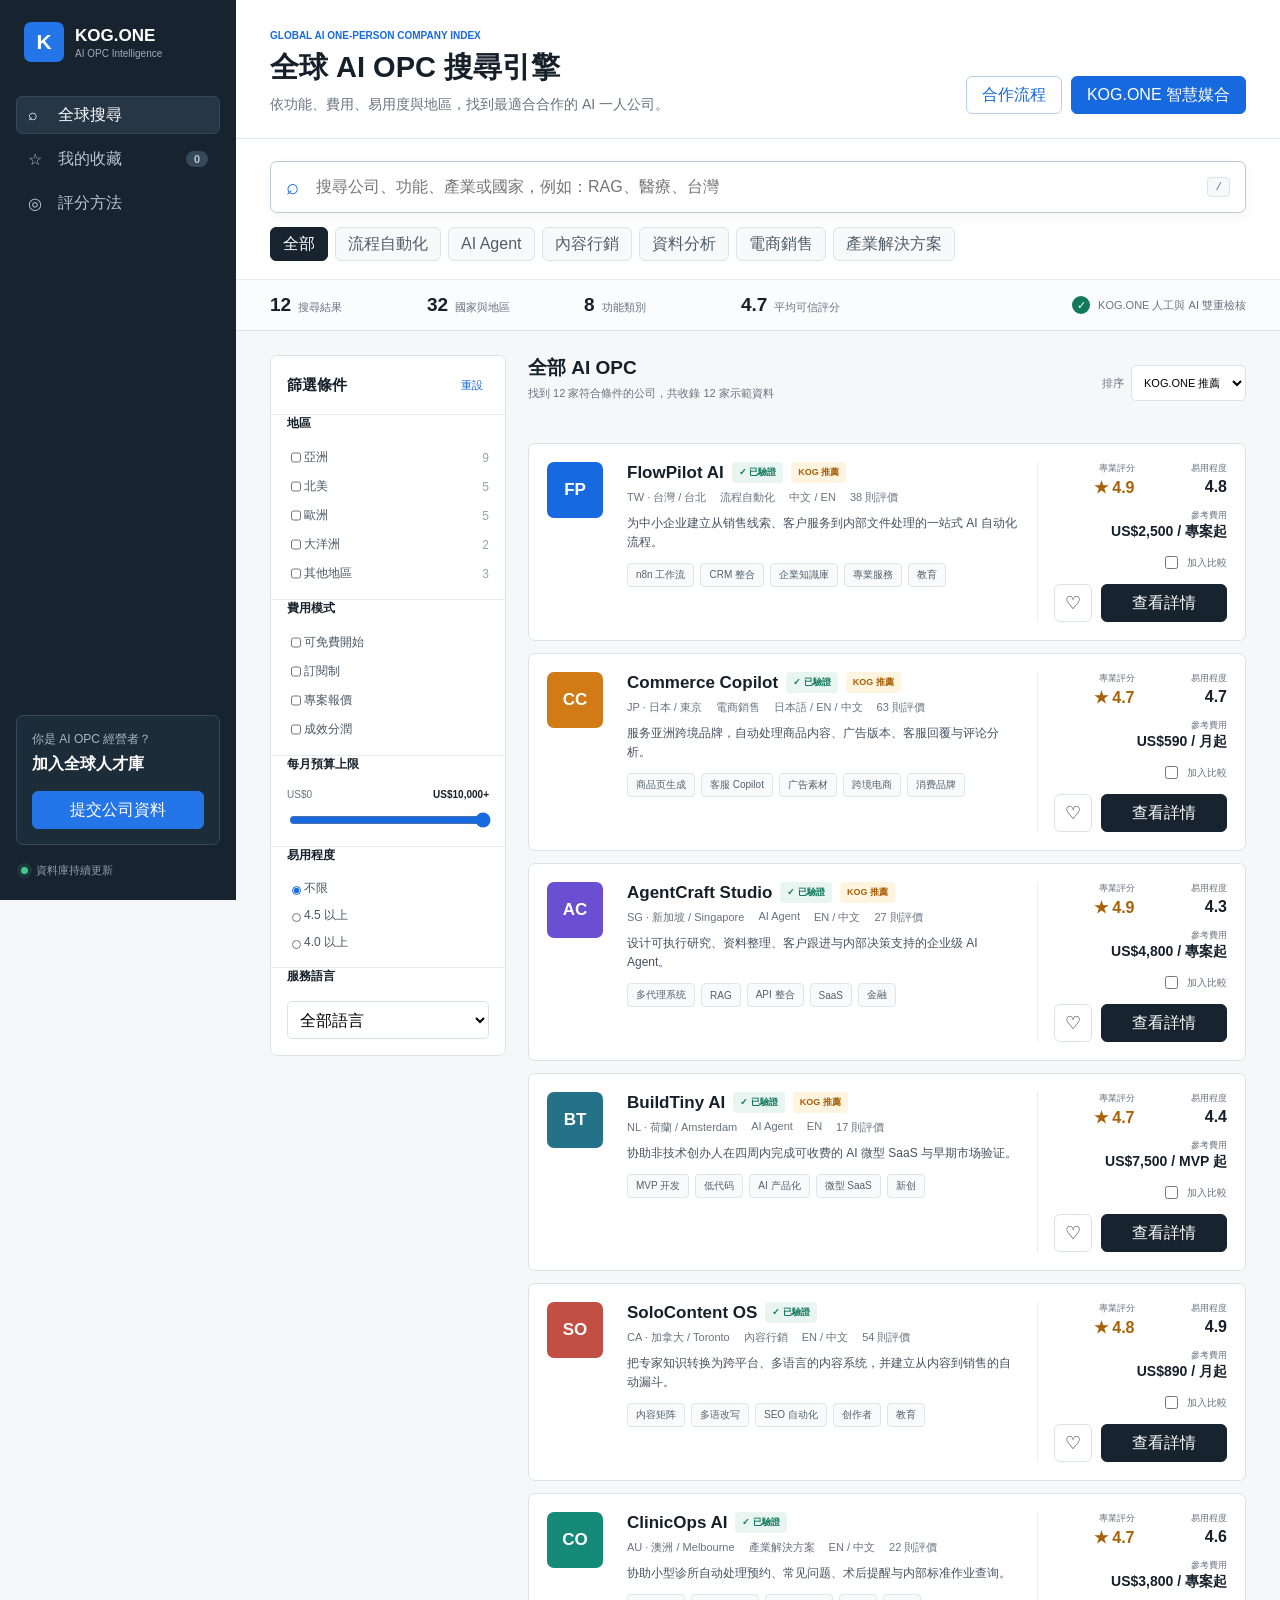
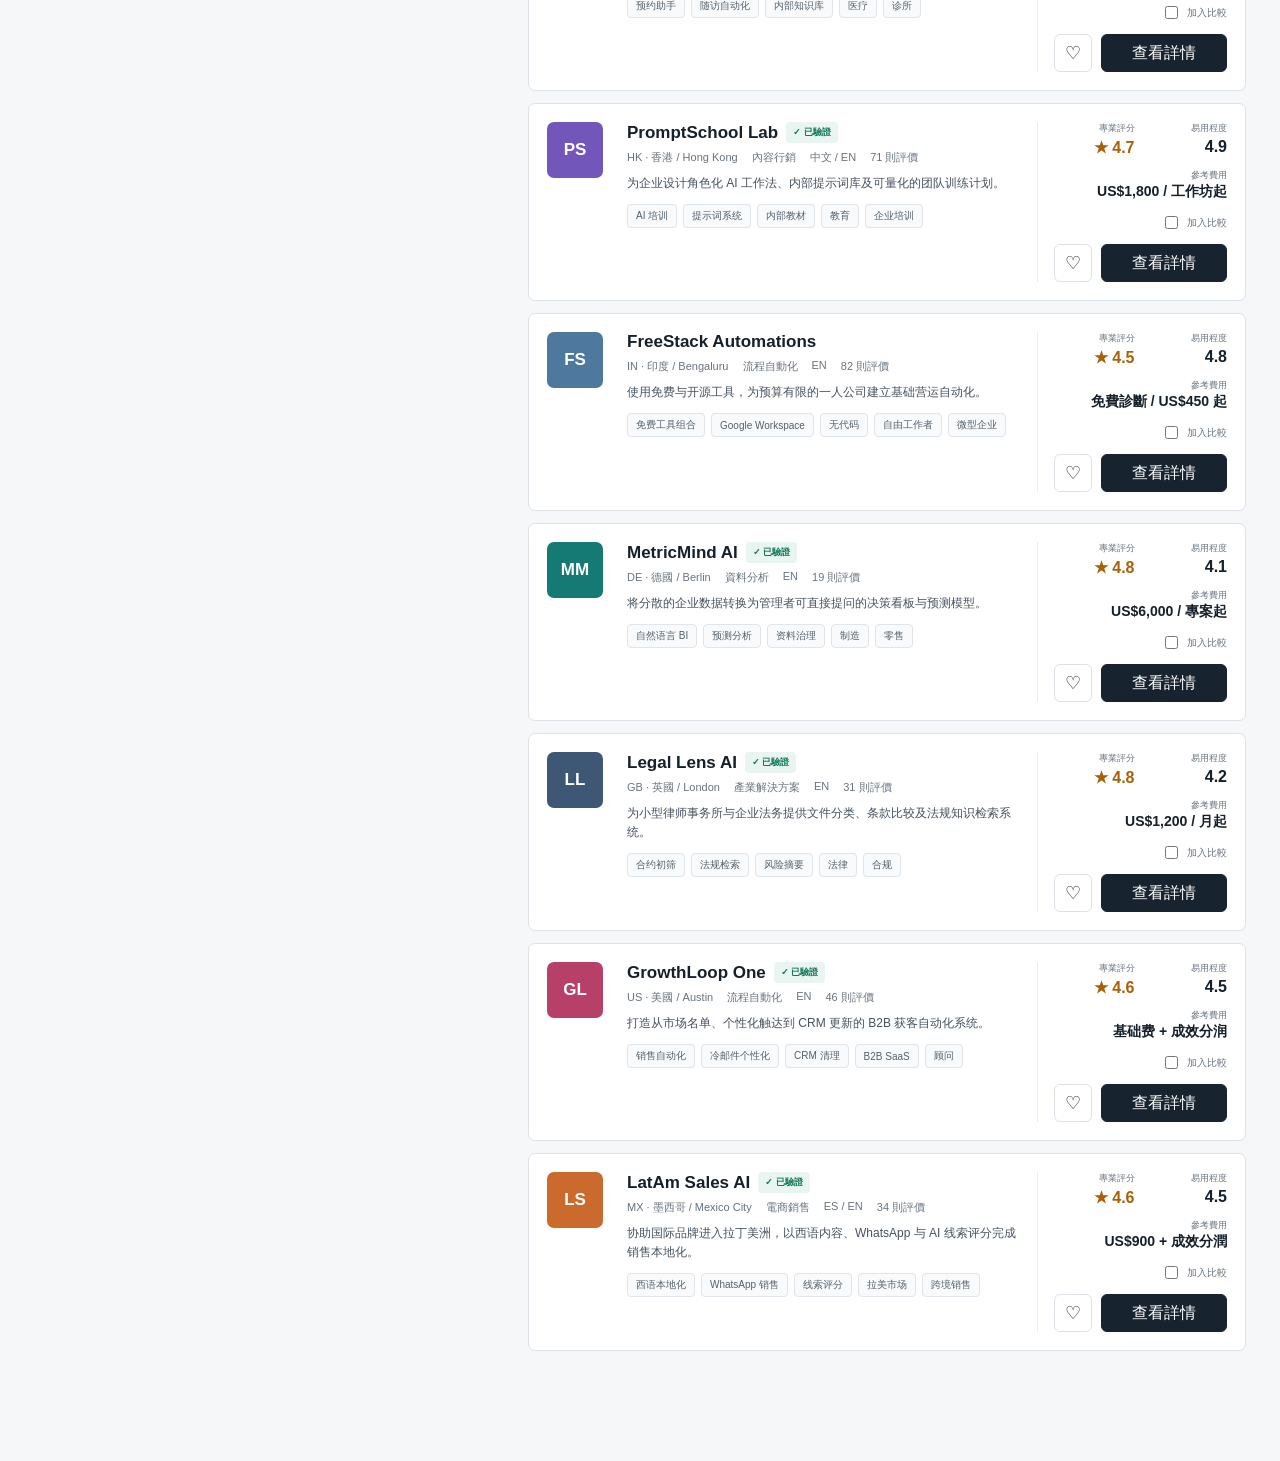
==== index.html @ 4cf5faba "Deploy KOG.ONE AI OPC directory" ====
<!doctype html>
<html lang="zh-Hant">
  <head>
    <meta charset="UTF-8" />
    <meta name="viewport" content="width=device-width, initial-scale=1.0" />
    <meta
      name="description"
      content="KOG.ONE 全球 AI OPC 搜尋、比較與交易媒合平台"
    />
    <title>KOG.ONE AI OPC 全球搜尋引擎</title>
    <link rel="stylesheet" href="./styles.css" />
  </head>
  <body>
    <div class="app-shell">
      <aside class="sidebar">
        <a class="brand" href="#" aria-label="KOG.ONE 首頁">
          <span class="brand-mark">K</span>
          <span>
            <strong>KOG.ONE</strong>
            <small>AI OPC Intelligence</small>
          </span>
        </a>

        <nav class="main-nav" aria-label="主要導覽">
          <button class="nav-item active" data-section="directory">
            <span aria-hidden="true">⌕</span> 全球搜尋
          </button>
          <button class="nav-item" data-section="favorites">
            <span aria-hidden="true">☆</span> 我的收藏
            <b id="favoriteCount">0</b>
          </button>
          <button class="nav-item" data-section="method">
            <span aria-hidden="true">◎</span> 評分方法
          </button>
        </nav>

        <div class="sidebar-panel">
          <p>你是 AI OPC 經營者？</p>
          <strong>加入全球人才庫</strong>
          <button id="joinButton">提交公司資料</button>
        </div>

        <div class="sidebar-footer">
          <span class="status-dot"></span>
          <span>資料庫持續更新</span>
        </div>
      </aside>

      <main class="main">
        <header class="topbar">
          <div>
            <p class="eyebrow">GLOBAL AI ONE-PERSON COMPANY INDEX</p>
            <h1>全球 AI OPC 搜尋引擎</h1>
            <p class="subtitle">
              依功能、費用、易用度與地區，找到最適合合作的 AI 一人公司。
            </p>
          </div>
          <div class="top-actions">
            <button class="secondary-button" id="howButton">合作流程</button>
            <button class="primary-button" id="matchButton">KOG.ONE 智慧媒合</button>
          </div>
        </header>

        <section class="search-panel" aria-label="搜尋與快速篩選">
          <label class="search-box">
            <span aria-hidden="true">⌕</span>
            <input
              id="searchInput"
              type="search"
              placeholder="搜尋公司、功能、產業或國家，例如：RAG、醫療、台灣"
              autocomplete="off"
            />
            <kbd>/</kbd>
          </label>
          <div class="quick-filters" id="quickFilters">
            <button class="quick-filter active" data-category="all">全部</button>
            <button class="quick-filter" data-category="automation">流程自動化</button>
            <button class="quick-filter" data-category="agent">AI Agent</button>
            <button class="quick-filter" data-category="content">內容行銷</button>
            <button class="quick-filter" data-category="data">資料分析</button>
            <button class="quick-filter" data-category="commerce">電商銷售</button>
            <button class="quick-filter" data-category="vertical">產業解決方案</button>
          </div>
        </section>

        <section class="stats-strip" aria-label="平台統計">
          <div><strong id="resultStat">0</strong><span>搜尋結果</span></div>
          <div><strong>32</strong><span>國家與地區</span></div>
          <div><strong>8</strong><span>功能類別</span></div>
          <div><strong>4.7</strong><span>平均可信評分</span></div>
          <p><span class="verified-mark">✓</span> KOG.ONE 人工與 AI 雙重檢核</p>
        </section>

        <div class="workspace">
          <aside class="filters" id="filterPanel">
            <div class="filter-header">
              <h2>篩選條件</h2>
              <button id="resetFilters">重設</button>
            </div>

            <fieldset>
              <legend>地區</legend>
              <label><input type="checkbox" name="region" value="asia" /> 亞洲 <span>9</span></label>
              <label><input type="checkbox" name="region" value="north-america" /> 北美 <span>5</span></label>
              <label><input type="checkbox" name="region" value="europe" /> 歐洲 <span>5</span></label>
              <label><input type="checkbox" name="region" value="oceania" /> 大洋洲 <span>2</span></label>
              <label><input type="checkbox" name="region" value="other" /> 其他地區 <span>3</span></label>
            </fieldset>

            <fieldset>
              <legend>費用模式</legend>
              <label><input type="checkbox" name="pricing" value="free" /> 可免費開始</label>
              <label><input type="checkbox" name="pricing" value="subscription" /> 訂閱制</label>
              <label><input type="checkbox" name="pricing" value="project" /> 專案報價</label>
              <label><input type="checkbox" name="pricing" value="performance" /> 成效分潤</label>
            </fieldset>

            <fieldset>
              <legend>每月預算上限</legend>
              <div class="range-labels">
                <span>US$0</span>
                <strong id="budgetValue">US$10,000+</strong>
              </div>
              <input id="budgetRange" type="range" min="0" max="10000" step="250" value="10000" />
            </fieldset>

            <fieldset>
              <legend>易用程度</legend>
              <label><input type="radio" name="ease" value="0" checked /> 不限</label>
              <label><input type="radio" name="ease" value="4.5" /> 4.5 以上</label>
              <label><input type="radio" name="ease" value="4" /> 4.0 以上</label>
            </fieldset>

            <fieldset>
              <legend>服務語言</legend>
              <select id="languageFilter">
                <option value="all">全部語言</option>
                <option value="zh">中文</option>
                <option value="en">English</option>
                <option value="ja">日本語</option>
                <option value="es">Español</option>
              </select>
            </fieldset>
          </aside>

          <section class="results-section">
            <div class="results-toolbar">
              <div>
                <h2 id="resultsTitle">全部 AI OPC</h2>
                <p id="resultsSummary">正在整理全球資料...</p>
              </div>
              <div class="toolbar-actions">
                <button class="filter-toggle" id="filterToggle">篩選</button>
                <label>
                  <span>排序</span>
                  <select id="sortSelect">
                    <option value="recommended">KOG.ONE 推薦</option>
                    <option value="rating">評分最高</option>
                    <option value="ease">最容易使用</option>
                    <option value="price-low">價格由低至高</option>
                    <option value="newest">最新收錄</option>
                  </select>
                </label>
              </div>
            </div>

            <div class="active-filters" id="activeFilters"></div>
            <div class="company-list" id="companyList"></div>

            <div class="empty-state" id="emptyState" hidden>
              <strong>找不到符合條件的 AI OPC</strong>
              <p>减少部分筛选条件，或交给 KOG.ONE 为你人工搜寻。</p>
              <button class="primary-button" id="emptyMatchButton">提出媒合需求</button>
            </div>
          </section>
        </div>
      </main>
    </div>

    <div class="compare-bar" id="compareBar" hidden>
      <div>
        <strong>比較清單</strong>
        <span id="compareSummary">已選擇 0 / 3</span>
      </div>
      <div class="compare-items" id="compareItems"></div>
      <button id="clearCompare">清除</button>
      <button class="primary-button" id="openCompare">開始比較</button>
    </div>

    <dialog id="detailDialog" class="detail-dialog">
      <button class="dialog-close" data-close-dialog aria-label="關閉">×</button>
      <div id="detailContent"></div>
    </dialog>

    <dialog id="compareDialog" class="compare-dialog">
      <div class="dialog-heading">
        <div>
          <p class="eyebrow">SIDE-BY-SIDE</p>
          <h2>AI OPC 比較表</h2>
        </div>
        <button class="dialog-close" data-close-dialog aria-label="關閉">×</button>
      </div>
      <div class="comparison-table-wrap" id="comparisonContent"></div>
    </dialog>

    <dialog id="flowDialog" class="flow-dialog">
      <div class="dialog-heading">
        <div>
          <p class="eyebrow">KOG.ONE TRANSACTION CENTER</p>
          <h2 id="flowTitle">从搜寻到完成交易</h2>
        </div>
        <button class="dialog-close" data-close-dialog aria-label="關閉">×</button>
      </div>
      <div id="flowContent"></div>
    </dialog>

    <script src="./app.js"></script>
  </body>
</html>
---- styles.css ----
:root {
  color-scheme: light;
  --ink: #16202a;
  --muted: #68737f;
  --line: #dce2e8;
  --soft-line: #e9edf1;
  --paper: #f5f7f8;
  --panel: #ffffff;
  --navy: #17232f;
  --blue: #1769e0;
  --blue-soft: #eaf2ff;
  --green: #13795b;
  --green-soft: #e8f5f0;
  --amber: #a86108;
  --amber-soft: #fff4df;
  --red: #b83b4d;
  --shadow: 0 14px 36px rgba(23, 35, 47, 0.09);
}

* {
  box-sizing: border-box;
}

[hidden] {
  display: none !important;
}

html {
  scroll-behavior: smooth;
}

body {
  margin: 0;
  overflow-x: hidden;
  background: var(--paper);
  color: var(--ink);
  font-family: Inter, "Noto Sans TC", "Microsoft JhengHei", "PingFang TC", Arial, sans-serif;
}

button,
input,
select {
  font: inherit;
}

button,
select,
input {
  outline-color: var(--blue);
}

button {
  min-height: 38px;
  border: 1px solid var(--line);
  border-radius: 6px;
  background: var(--panel);
  color: var(--ink);
  cursor: pointer;
}

button:hover {
  border-color: #9cb8dc;
}

.app-shell {
  min-height: 100vh;
  display: grid;
  grid-template-columns: 236px minmax(0, 1fr);
}

.sidebar {
  position: sticky;
  top: 0;
  height: 100vh;
  display: flex;
  flex-direction: column;
  padding: 22px 16px;
  background: var(--navy);
  color: white;
}

.brand {
  display: flex;
  align-items: center;
  gap: 11px;
  color: white;
  text-decoration: none;
  padding: 0 8px;
}

.brand-mark,
.company-logo {
  display: grid;
  place-items: center;
  flex: 0 0 auto;
  border-radius: 7px;
  color: white;
  font-weight: 800;
}

.brand-mark {
  width: 40px;
  height: 40px;
  background: #2476e8;
  font-size: 21px;
}

.brand strong,
.brand small {
  display: block;
}

.brand strong {
  font-size: 17px;
}

.brand small {
  margin-top: 2px;
  color: #9facb8;
  font-size: 10px;
}

.main-nav {
  display: grid;
  gap: 6px;
  margin-top: 34px;
}

.nav-item {
  display: grid;
  grid-template-columns: 22px 1fr auto;
  align-items: center;
  gap: 8px;
  width: 100%;
  padding: 0 11px;
  border-color: transparent;
  background: transparent;
  color: #b9c4ce;
  text-align: left;
}

.nav-item:hover,
.nav-item.active {
  background: #263645;
  border-color: #324759;
  color: white;
}

.nav-item b {
  min-width: 22px;
  padding: 2px 6px;
  border-radius: 10px;
  background: #35495b;
  font-size: 11px;
  text-align: center;
}

.sidebar-panel {
  margin-top: auto;
  padding: 15px;
  border: 1px solid #34495b;
  border-radius: 7px;
  background: #1d2c39;
}

.sidebar-panel p,
.sidebar-panel strong {
  display: block;
  margin: 0 0 6px;
}

.sidebar-panel p {
  color: #aab7c3;
  font-size: 12px;
}

.sidebar-panel button {
  width: 100%;
  margin-top: 10px;
  background: #2476e8;
  border-color: #2476e8;
  color: white;
}

.sidebar-footer {
  display: flex;
  align-items: center;
  gap: 8px;
  margin-top: 18px;
  padding: 0 5px;
  color: #8f9eaa;
  font-size: 11px;
}

.status-dot {
  width: 7px;
  height: 7px;
  border-radius: 50%;
  background: #43c88a;
  box-shadow: 0 0 0 4px rgba(67, 200, 138, 0.12);
}

.main {
  min-width: 0;
}

.topbar {
  display: flex;
  align-items: flex-end;
  justify-content: space-between;
  gap: 24px;
  padding: 30px 34px 24px;
  background: var(--panel);
  border-bottom: 1px solid var(--line);
}

.eyebrow {
  margin: 0 0 7px;
  color: var(--blue);
  font-size: 10px;
  font-weight: 800;
}

h1,
h2,
h3,
p {
  letter-spacing: 0;
}

h1 {
  margin: 0;
  font-size: 29px;
}

.subtitle {
  margin: 8px 0 0;
  color: var(--muted);
  font-size: 14px;
}

.top-actions,
.toolbar-actions,
.card-actions {
  display: flex;
  align-items: center;
  gap: 9px;
}

.primary-button,
.secondary-button {
  padding: 0 15px;
  white-space: nowrap;
}

.primary-button {
  background: var(--blue);
  border-color: var(--blue);
  color: white;
}

.secondary-button {
  color: var(--blue);
  border-color: #b9cee9;
}

.search-panel {
  padding: 22px 34px 18px;
  background: var(--panel);
}

.search-box {
  height: 52px;
  display: grid;
  grid-template-columns: 28px minmax(0, 1fr) auto;
  align-items: center;
  max-width: 980px;
  border: 1px solid #bfcbd7;
  border-radius: 7px;
  padding: 0 15px;
  box-shadow: 0 4px 14px rgba(23, 35, 47, 0.05);
}

.search-box:focus-within {
  border-color: var(--blue);
  box-shadow: 0 0 0 3px rgba(23, 105, 224, 0.12);
}

.search-box span {
  color: var(--blue);
  font-size: 22px;
}

.search-box input {
  min-width: 0;
  width: 100%;
  height: 100%;
  border: 0;
  background: transparent;
}

.search-box kbd {
  padding: 3px 7px;
  border: 1px solid var(--line);
  border-radius: 4px;
  background: #f7f8fa;
  color: var(--muted);
  font-size: 11px;
}

.quick-filters {
  display: flex;
  flex-wrap: wrap;
  gap: 7px;
  margin-top: 14px;
}

.quick-filter {
  min-height: 34px;
  padding: 0 12px;
  color: #4f5d69;
  background: #f8f9fa;
}

.quick-filter.active {
  background: var(--navy);
  border-color: var(--navy);
  color: white;
}

.stats-strip {
  display: grid;
  grid-template-columns: repeat(4, minmax(100px, 145px)) 1fr;
  gap: 12px;
  align-items: center;
  padding: 14px 34px;
  border-top: 1px solid var(--soft-line);
  border-bottom: 1px solid var(--line);
  background: #fbfcfd;
}

.stats-strip div {
  display: flex;
  align-items: baseline;
  gap: 7px;
}

.stats-strip strong {
  font-size: 19px;
}

.stats-strip span,
.stats-strip p {
  color: var(--muted);
  font-size: 11px;
}

.stats-strip p {
  justify-self: end;
  margin: 0;
}

.verified-mark {
  display: inline-grid;
  place-items: center;
  width: 18px;
  height: 18px;
  margin-right: 5px;
  border-radius: 50%;
  background: var(--green);
  color: white !important;
}

.workspace {
  display: grid;
  grid-template-columns: 236px minmax(0, 1fr);
  gap: 22px;
  padding: 24px 34px 110px;
}

.filters {
  align-self: start;
  position: sticky;
  top: 18px;
  border: 1px solid var(--line);
  border-radius: 7px;
  background: var(--panel);
}

.filter-header {
  display: flex;
  align-items: center;
  justify-content: space-between;
  padding: 15px 16px;
  border-bottom: 1px solid var(--soft-line);
}

.filter-header h2 {
  margin: 0;
  font-size: 15px;
}

.filter-header button {
  min-height: 28px;
  border: 0;
  color: var(--blue);
  font-size: 11px;
}

fieldset {
  display: grid;
  gap: 10px;
  margin: 0;
  padding: 16px;
  border: 0;
  border-bottom: 1px solid var(--soft-line);
}

fieldset:last-child {
  border-bottom: 0;
}

legend {
  padding: 0;
  font-size: 12px;
  font-weight: 800;
}

fieldset label {
  display: grid;
  grid-template-columns: 17px 1fr auto;
  align-items: center;
  color: #495662;
  font-size: 12px;
  cursor: pointer;
}

fieldset label span {
  color: #9aa4ad;
}

input[type="checkbox"],
input[type="radio"] {
  accent-color: var(--blue);
}

fieldset select {
  grid-column: 1 / -1;
  min-height: 38px;
  border: 1px solid var(--line);
  border-radius: 5px;
  padding: 0 8px;
  background: white;
}

.range-labels {
  display: flex;
  justify-content: space-between;
  color: var(--muted);
  font-size: 10px;
}

.range-labels strong {
  color: var(--ink);
}

#budgetRange {
  width: 100%;
  accent-color: var(--blue);
}

.results-section {
  min-width: 0;
}

.results-toolbar {
  display: flex;
  align-items: flex-end;
  justify-content: space-between;
  gap: 16px;
  min-height: 43px;
}

.results-toolbar h2 {
  margin: 0;
  font-size: 19px;
}

.results-toolbar p {
  margin: 5px 0 0;
  color: var(--muted);
  font-size: 11px;
}

.toolbar-actions label {
  display: flex;
  align-items: center;
  gap: 7px;
  color: var(--muted);
  font-size: 11px;
}

.toolbar-actions select {
  min-height: 36px;
  border: 1px solid var(--line);
  border-radius: 5px;
  padding: 0 8px;
  background: white;
}

.filter-toggle {
  display: none;
}

.active-filters {
  display: flex;
  flex-wrap: wrap;
  gap: 7px;
  min-height: 18px;
  margin: 12px 0;
}

.active-filter {
  min-height: 29px;
  padding: 0 9px;
  border-color: #c7d8ec;
  background: var(--blue-soft);
  color: #235b9e;
  font-size: 11px;
}

.company-list {
  display: grid;
  gap: 12px;
}

.company-card {
  display: grid;
  grid-template-columns: 64px minmax(0, 1fr) 190px;
  gap: 16px;
  padding: 18px;
  border: 1px solid var(--line);
  border-radius: 7px;
  background: var(--panel);
  transition: border-color 160ms ease, box-shadow 160ms ease;
}

.company-card:hover {
  border-color: #b8c8d8;
  box-shadow: var(--shadow);
}

.company-logo {
  width: 56px;
  height: 56px;
  background: var(--logo, var(--blue));
  font-size: 17px;
}

.company-main {
  min-width: 0;
}

.company-title-row {
  display: flex;
  align-items: center;
  flex-wrap: wrap;
  gap: 8px;
}

.company-title-row h3 {
  margin: 0;
  font-size: 17px;
}

.verified-badge,
.featured-badge {
  display: inline-flex;
  align-items: center;
  min-height: 21px;
  padding: 0 7px;
  border-radius: 4px;
  font-size: 9px;
  font-weight: 800;
}

.verified-badge {
  background: var(--green-soft);
  color: var(--green);
}

.featured-badge {
  background: var(--amber-soft);
  color: var(--amber);
}

.company-meta {
  display: flex;
  flex-wrap: wrap;
  gap: 6px 14px;
  margin: 7px 0 9px;
  color: var(--muted);
  font-size: 11px;
}

.company-description {
  max-width: 760px;
  margin: 0;
  color: #46525e;
  font-size: 12px;
  line-height: 1.6;
  overflow-wrap: anywhere;
}

.tag-row {
  display: flex;
  flex-wrap: wrap;
  gap: 6px;
  margin-top: 11px;
}

.tag {
  display: inline-flex;
  align-items: center;
  min-height: 24px;
  padding: 0 8px;
  border: 1px solid #dfe5ea;
  border-radius: 4px;
  background: #f8fafb;
  color: #53616d;
  font-size: 10px;
}

.company-side {
  display: flex;
  flex-direction: column;
  align-items: flex-end;
  justify-content: space-between;
  gap: 12px;
  border-left: 1px solid var(--soft-line);
  padding-left: 16px;
}

.rating-grid {
  display: grid;
  grid-template-columns: 1fr 1fr;
  gap: 12px;
  width: 100%;
}

.rating-grid div {
  text-align: right;
}

.rating-grid span {
  display: block;
  color: var(--muted);
  font-size: 9px;
}

.rating-grid strong {
  display: block;
  margin-top: 3px;
  font-size: 16px;
}

.rating-grid strong.star {
  color: var(--amber);
}

.price {
  width: 100%;
  text-align: right;
}

.price span {
  display: block;
  color: var(--muted);
  font-size: 9px;
}

.price strong {
  font-size: 14px;
}

.card-actions {
  justify-content: flex-end;
  width: 100%;
}

.icon-button {
  width: 38px;
  padding: 0;
  font-size: 18px;
}

.icon-button.active {
  color: var(--red);
  border-color: #e1aeba;
  background: #fff6f8;
}

.detail-button {
  flex: 1;
  background: var(--navy);
  border-color: var(--navy);
  color: white;
}

.compare-label {
  display: flex;
  align-items: center;
  gap: 6px;
  color: var(--muted);
  font-size: 10px;
}

.empty-state {
  padding: 70px 20px;
  border: 1px dashed #bdc8d2;
  border-radius: 7px;
  background: white;
  text-align: center;
}

.empty-state strong {
  font-size: 18px;
}

.empty-state p {
  color: var(--muted);
}

.compare-bar {
  position: fixed;
  z-index: 20;
  left: 254px;
  right: 20px;
  bottom: 18px;
  display: grid;
  grid-template-columns: 150px 1fr auto auto;
  align-items: center;
  gap: 12px;
  padding: 12px 14px;
  border: 1px solid #31475a;
  border-radius: 7px;
  background: #17232f;
  color: white;
  box-shadow: 0 20px 45px rgba(14, 24, 34, 0.3);
}

.compare-bar strong,
.compare-bar span {
  display: block;
}

.compare-bar span {
  margin-top: 2px;
  color: #9fadb8;
  font-size: 10px;
}

.compare-items {
  display: flex;
  gap: 8px;
  min-width: 0;
}

.compare-chip {
  min-width: 0;
  display: flex;
  align-items: center;
  gap: 8px;
  padding: 6px 9px;
  border: 1px solid #3c5163;
  border-radius: 5px;
  background: #21313f;
  font-size: 11px;
}

.compare-chip button {
  min-height: 20px;
  width: 20px;
  border: 0;
  background: transparent;
  color: #aeb9c2;
}

dialog {
  width: min(760px, calc(100vw - 30px));
  max-height: calc(100vh - 40px);
  overflow: auto;
  padding: 0;
  border: 1px solid var(--line);
  border-radius: 8px;
  background: white;
  box-shadow: 0 30px 80px rgba(17, 28, 38, 0.28);
}

dialog::backdrop {
  background: rgba(19, 29, 38, 0.55);
}

.dialog-close {
  min-height: 34px;
  width: 34px;
  padding: 0;
  border: 0;
  background: transparent;
  font-size: 24px;
}

.detail-dialog > .dialog-close {
  position: absolute;
  top: 12px;
  right: 12px;
}

.detail-header {
  display: grid;
  grid-template-columns: 64px 1fr;
  gap: 14px;
  padding: 24px;
  border-bottom: 1px solid var(--line);
}

.detail-header h2 {
  margin: 3px 0 7px;
  font-size: 23px;
}

.detail-body {
  display: grid;
  grid-template-columns: 1fr 230px;
  gap: 24px;
  padding: 24px;
}

.detail-section + .detail-section {
  margin-top: 22px;
}

.detail-section h3 {
  margin: 0 0 9px;
  font-size: 14px;
}

.detail-section p,
.detail-section li {
  color: #53606c;
  font-size: 12px;
  line-height: 1.65;
}

.detail-section ul {
  margin: 0;
  padding-left: 18px;
}

.score-panel {
  padding: 16px;
  background: #f5f8fa;
  border: 1px solid var(--line);
  border-radius: 6px;
}

.score-line {
  display: grid;
  grid-template-columns: 65px 1fr 30px;
  gap: 8px;
  align-items: center;
  margin-bottom: 12px;
  font-size: 10px;
}

.score-track {
  height: 6px;
  overflow: hidden;
  border-radius: 3px;
  background: #dce4ea;
}

.score-track i {
  display: block;
  height: 100%;
  background: var(--blue);
}

.contact-button {
  width: 100%;
  margin-top: 8px;
}

.dialog-heading {
  display: flex;
  align-items: center;
  justify-content: space-between;
  padding: 20px 24px;
  border-bottom: 1px solid var(--line);
}

.dialog-heading h2 {
  margin: 0;
  font-size: 21px;
}

.comparison-table-wrap {
  overflow-x: auto;
  padding: 20px 24px 24px;
}

.comparison-table {
  width: 100%;
  min-width: 620px;
  border-collapse: collapse;
  font-size: 11px;
}

.comparison-table th,
.comparison-table td {
  padding: 12px;
  border: 1px solid var(--line);
  text-align: left;
  vertical-align: top;
}

.comparison-table th {
  background: #f4f7f9;
}

.comparison-table th:first-child,
.comparison-table td:first-child {
  width: 110px;
  color: var(--muted);
  font-weight: 700;
}

.flow-content {
  padding: 24px;
}

.flow-steps {
  display: grid;
  grid-template-columns: repeat(5, 1fr);
  gap: 10px;
}

.flow-step {
  position: relative;
  padding: 14px;
  border: 1px solid var(--line);
  border-radius: 6px;
  background: #f8fafb;
}

.flow-step span {
  display: grid;
  place-items: center;
  width: 26px;
  height: 26px;
  margin-bottom: 10px;
  border-radius: 50%;
  background: var(--blue);
  color: white;
  font-size: 11px;
  font-weight: 800;
}

.flow-step strong {
  display: block;
  font-size: 12px;
}

.flow-step p {
  margin: 6px 0 0;
  color: var(--muted);
  font-size: 10px;
  line-height: 1.5;
}

.request-form {
  display: grid;
  grid-template-columns: 1fr 1fr;
  gap: 12px;
  margin-top: 22px;
  padding-top: 20px;
  border-top: 1px solid var(--line);
}

.request-form label {
  display: grid;
  gap: 6px;
  color: var(--muted);
  font-size: 10px;
}

.request-form label.full {
  grid-column: 1 / -1;
}

.request-form input,
.request-form select,
.request-form textarea {
  width: 100%;
  min-height: 40px;
  border: 1px solid var(--line);
  border-radius: 5px;
  padding: 9px 10px;
  font: inherit;
}

.request-form textarea {
  min-height: 84px;
  resize: vertical;
}

.request-form button {
  grid-column: 1 / -1;
}

.method-content {
  display: grid;
  grid-template-columns: repeat(3, 1fr);
  gap: 12px;
  padding: 24px;
}

.method-card {
  padding: 16px;
  border: 1px solid var(--line);
  border-radius: 6px;
}

.method-card strong {
  font-size: 13px;
}

.method-card p {
  margin: 7px 0 0;
  color: var(--muted);
  font-size: 11px;
  line-height: 1.55;
}

@media (max-width: 1050px) {
  .app-shell {
    grid-template-columns: 86px minmax(0, 1fr);
  }

  .sidebar {
    padding: 20px 10px;
  }

  .brand {
    justify-content: center;
  }

  .brand > span:last-child,
  .nav-item:not(.active) b,
  .nav-item {
    font-size: 0;
  }

  .nav-item {
    display: grid;
    grid-template-columns: 1fr;
    justify-items: center;
  }

  .nav-item span {
    font-size: 21px;
  }

  .sidebar-panel,
  .sidebar-footer {
    display: none;
  }

  .workspace {
    grid-template-columns: 210px minmax(0, 1fr);
    padding-left: 24px;
    padding-right: 24px;
  }

  .topbar,
  .search-panel,
  .stats-strip {
    padding-left: 24px;
    padding-right: 24px;
  }

  .company-card {
    grid-template-columns: 54px minmax(0, 1fr);
  }

  .company-side {
    grid-column: 2;
    flex-direction: row;
    align-items: center;
    border-top: 1px solid var(--soft-line);
    border-left: 0;
    padding: 12px 0 0;
  }

  .rating-grid {
    max-width: 180px;
  }

  .price {
    width: auto;
  }

  .compare-bar {
    left: 102px;
  }
}

@media (max-width: 760px) {
  .app-shell {
    display: block;
  }

  .sidebar {
    position: static;
    width: 100%;
    height: auto;
    flex-direction: row;
    align-items: center;
    padding: 11px 14px;
  }

  .brand {
    justify-content: flex-start;
  }

  .brand > span:last-child {
    display: block;
  }

  .main-nav {
    display: flex;
    flex: 0 0 auto;
    gap: 2px;
    margin: 0 0 0 auto;
  }

  .nav-item {
    width: 34px;
    min-height: 38px;
    padding: 0;
  }

  .topbar {
    align-items: flex-start;
    flex-direction: column;
    padding: 22px 18px 18px;
  }

  h1 {
    font-size: 24px;
  }

  .top-actions {
    width: 100%;
  }

  .top-actions button {
    flex: 1;
  }

  .search-panel,
  .stats-strip {
    padding-left: 18px;
    padding-right: 18px;
  }

  .search-box {
    height: 48px;
  }

  .stats-strip {
    grid-template-columns: repeat(2, 1fr);
  }

  .stats-strip p {
    display: none;
  }

  .workspace {
    display: block;
    padding: 18px 18px 120px;
  }

  .filters {
    position: fixed;
    z-index: 30;
    inset: 0 0 0 auto;
    width: min(310px, 88vw);
    overflow-y: auto;
    border-radius: 0;
    transform: translateX(102%);
    transition: transform 180ms ease;
    box-shadow: -20px 0 50px rgba(20, 30, 40, 0.2);
  }

  .filters.open {
    transform: translateX(0);
  }

  .filter-toggle {
    display: inline-block;
  }

  .results-toolbar {
    align-items: flex-start;
  }

  .company-card {
    grid-template-columns: 48px minmax(0, 1fr);
    padding: 14px;
  }

  .company-logo {
    width: 46px;
    height: 46px;
  }

  .company-side {
    align-items: stretch;
    flex-wrap: wrap;
  }

  .rating-grid {
    max-width: none;
  }

  .price {
    flex: 1;
    text-align: left;
  }

  .card-actions {
    width: auto;
  }

  .compare-label {
    width: 100%;
  }

  .compare-bar {
    left: 10px;
    right: 10px;
    bottom: 10px;
    grid-template-columns: 1fr auto;
  }

  .compare-items,
  #clearCompare {
    display: none;
  }

  .detail-body {
    grid-template-columns: 1fr;
  }

  .flow-steps,
  .method-content {
    grid-template-columns: 1fr;
  }
}

@media (max-width: 480px) {
  .brand small,
  .secondary-button,
  .toolbar-actions label span {
    display: none;
  }

  .results-toolbar {
    align-items: stretch;
    flex-direction: column;
  }

  .toolbar-actions {
    width: 100%;
    justify-content: space-between;
  }

  .toolbar-actions label {
    min-width: 0;
    flex: 1;
    justify-content: flex-end;
  }

  .toolbar-actions select {
    min-width: 0;
    max-width: 180px;
  }

  .company-card {
    grid-template-columns: 1fr;
  }

  .company-main,
  .company-side {
    grid-column: 1;
  }

  .company-logo {
    width: 42px;
    height: 42px;
  }

  .company-side {
    flex-direction: column;
    align-items: stretch;
  }

  .price,
  .rating-grid div {
    text-align: left;
  }

  .request-form {
    grid-template-columns: 1fr;
  }

  .request-form label.full {
    grid-column: 1;
  }
}
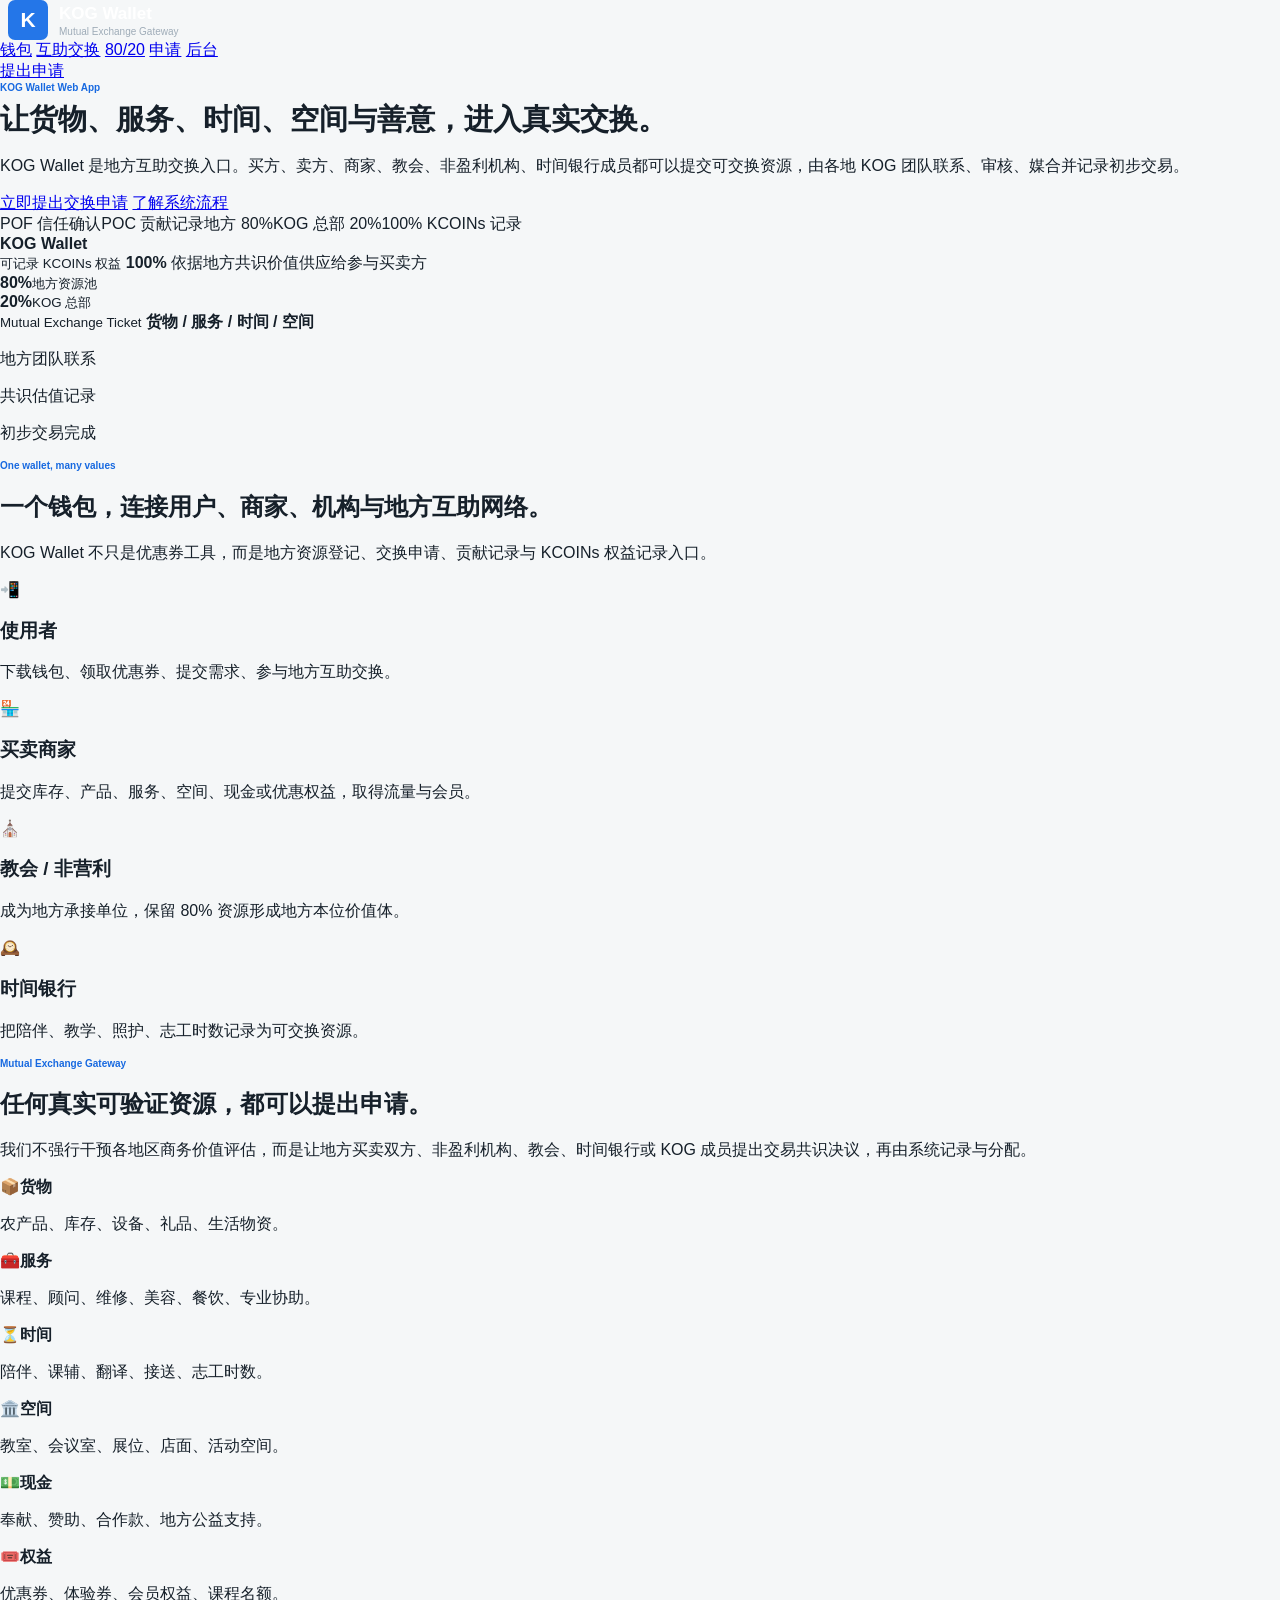
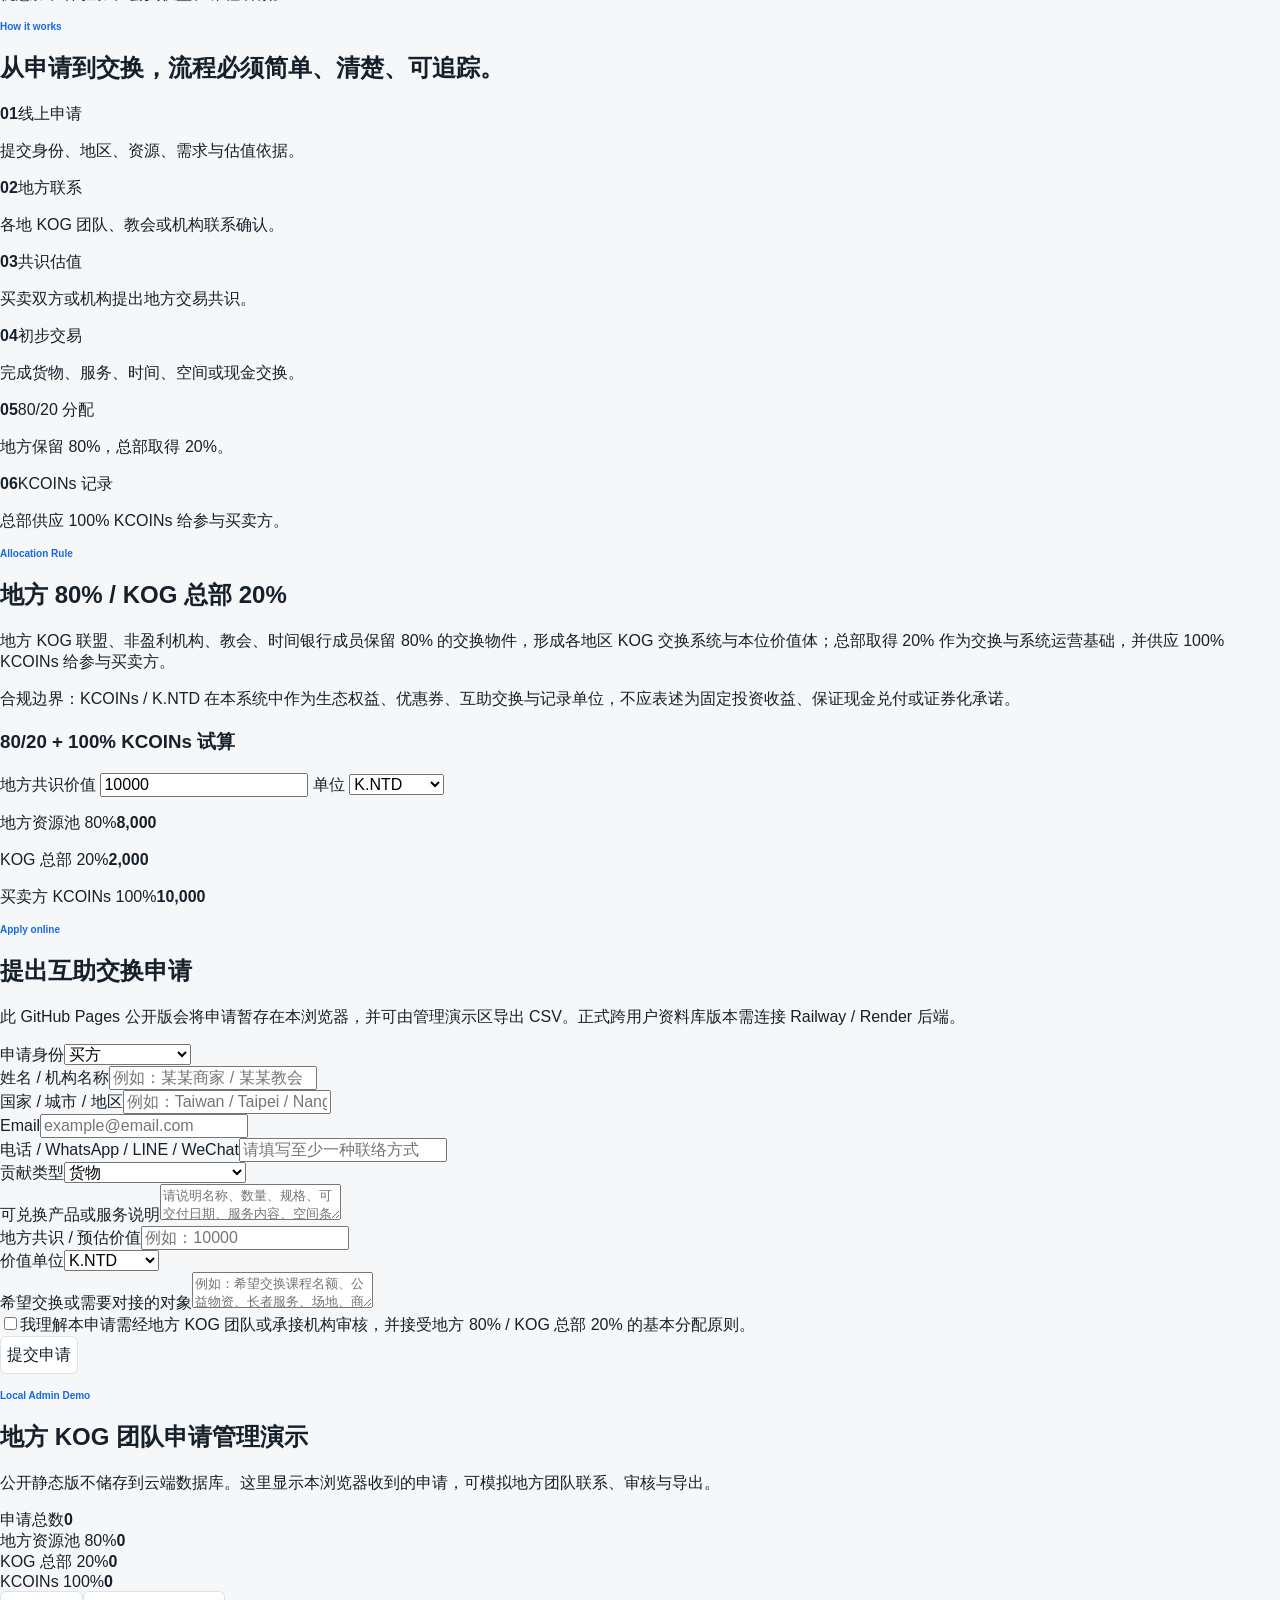
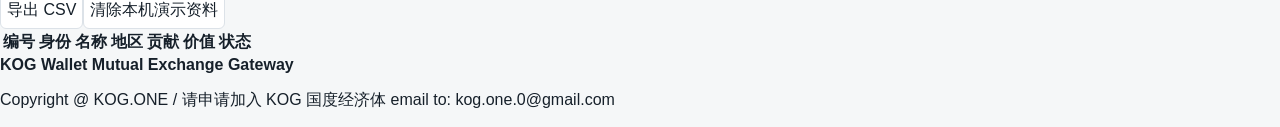
==== commit 95a8182f: "Deploy KOG Wallet one-page web app to GitHub Pages" ====
--- a/index.html
+++ b/index.html
@@ -1,219 +1,185 @@
 <!doctype html>
-<html lang="zh-Hant">
-  <head>
-    <meta charset="UTF-8" />
-    <meta name="viewport" content="width=device-width, initial-scale=1.0" />
-    <meta
-      name="description"
-      content="KOG.ONE 全球 AI OPC 搜尋、比較與交易媒合平台"
-    />
-    <title>KOG.ONE AI OPC 全球搜尋引擎</title>
-    <link rel="stylesheet" href="./styles.css" />
-  </head>
-  <body>
-    <div class="app-shell">
-      <aside class="sidebar">
-        <a class="brand" href="#" aria-label="KOG.ONE 首頁">
-          <span class="brand-mark">K</span>
-          <span>
-            <strong>KOG.ONE</strong>
-            <small>AI OPC Intelligence</small>
-          </span>
-        </a>
+<html lang="zh-Hans">
+<head>
+  <meta charset="UTF-8" />
+  <meta name="viewport" content="width=device-width, initial-scale=1.0" />
+  <meta name="description" content="KOG Wallet 互助交换 Web App：下载钱包、申请交换、商家合作、地方 80% / 总部 20% 分配、100% KCOINs 记录。" />
+  <title>KOG Wallet｜互助交换 Web App</title>
+  <link rel="stylesheet" href="./styles.css" />
+</head>
+<body>
+  <header class="nav">
+    <a class="brand" href="#top" aria-label="KOG Wallet 首页">
+      <span class="brand-mark">K</span>
+      <span><strong>KOG Wallet</strong><small>Mutual Exchange Gateway</small></span>
+    </a>
+    <nav class="nav-links" aria-label="主导航">
+      <a href="#wallet">钱包</a>
+      <a href="#exchange">互助交换</a>
+      <a href="#allocation">80/20</a>
+      <a href="#apply">申请</a>
+      <a href="#admin">后台</a>
+    </nav>
+    <a class="nav-cta" href="#apply">提出申请</a>
+  </header>
 
-        <nav class="main-nav" aria-label="主要導覽">
-          <button class="nav-item active" data-section="directory">
-            <span aria-hidden="true">⌕</span> 全球搜尋
-          </button>
-          <button class="nav-item" data-section="favorites">
-            <span aria-hidden="true">☆</span> 我的收藏
-            <b id="favoriteCount">0</b>
-          </button>
-          <button class="nav-item" data-section="method">
-            <span aria-hidden="true">◎</span> 評分方法
-          </button>
-        </nav>
+  <main id="top">
+    <section class="hero">
+      <div class="hero-copy">
+        <p class="eyebrow">KOG Wallet Web App</p>
+        <h1>让货物、服务、时间、空间与善意，进入真实交换。</h1>
+        <p class="hero-text">KOG Wallet 是地方互助交换入口。买方、卖方、商家、教会、非盈利机构、时间银行成员都可以提交可交换资源，由各地 KOG 团队联系、审核、媒合并记录初步交易。</p>
+        <div class="hero-actions">
+          <a class="btn gold" href="#apply">立即提出交换申请</a>
+          <a class="btn ghost" href="#exchange">了解系统流程</a>
+        </div>
+        <div class="trust-row">
+          <span>POF 信任确认</span><span>POC 贡献记录</span><span>地方 80%</span><span>KOG 总部 20%</span><span>100% KCOINs 记录</span>
+        </div>
+      </div>
+      <div class="phone-wrap" aria-label="手机钱包视觉图">
+        <div class="phone">
+          <div class="phone-top"><span></span><b>KOG Wallet</b><span></span></div>
+          <div class="balance-card">
+            <small>可记录 KCOINs 权益</small>
+            <strong>100%</strong>
+            <span>依据地方共识价值供应给参与买卖方</span>
+          </div>
+          <div class="mini-grid">
+            <div><b>80%</b><small>地方资源池</small></div>
+            <div><b>20%</b><small>KOG 总部</small></div>
+          </div>
+          <div class="coupon-card">
+            <div>
+              <small>Mutual Exchange Ticket</small>
+              <b>货物 / 服务 / 时间 / 空间</b>
+            </div>
+            <div class="qr"></div>
+          </div>
+          <div class="phone-list">
+            <p><span></span>地方团队联系</p>
+            <p><span></span>共识估值记录</p>
+            <p><span></span>初步交易完成</p>
+          </div>
+        </div>
+      </div>
+    </section>
 
-        <div class="sidebar-panel">
-          <p>你是 AI OPC 經營者？</p>
-          <strong>加入全球人才庫</strong>
-          <button id="joinButton">提交公司資料</button>
+    <section id="wallet" class="section">
+      <div class="section-head">
+        <p class="eyebrow">One wallet, many values</p>
+        <h2>一个钱包，连接用户、商家、机构与地方互助网络。</h2>
+        <p>KOG Wallet 不只是优惠券工具，而是地方资源登记、交换申请、贡献记录与 KCOINs 权益记录入口。</p>
+      </div>
+      <div class="cards four">
+        <article class="card"><div class="icon">📲</div><h3>使用者</h3><p>下载钱包、领取优惠券、提交需求、参与地方互助交换。</p></article>
+        <article class="card"><div class="icon">🏪</div><h3>买卖商家</h3><p>提交库存、产品、服务、空间、现金或优惠权益，取得流量与会员。</p></article>
+        <article class="card"><div class="icon">⛪</div><h3>教会 / 非营利</h3><p>成为地方承接单位，保留 80% 资源形成地方本位价值体。</p></article>
+        <article class="card"><div class="icon">🕰️</div><h3>时间银行</h3><p>把陪伴、教学、照护、志工时数记录为可交换资源。</p></article>
+      </div>
+    </section>
+
+    <section id="exchange" class="section soft">
+      <div class="section-head">
+        <p class="eyebrow">Mutual Exchange Gateway</p>
+        <h2>任何真实可验证资源，都可以提出申请。</h2>
+        <p>我们不强行干预各地区商务价值评估，而是让地方买卖双方、非盈利机构、教会、时间银行或 KOG 成员提出交易共识决议，再由系统记录与分配。</p>
+      </div>
+      <div class="resource-grid">
+        <article><span>📦</span><b>货物</b><p>农产品、库存、设备、礼品、生活物资。</p></article>
+        <article><span>🧰</span><b>服务</b><p>课程、顾问、维修、美容、餐饮、专业协助。</p></article>
+        <article><span>⏳</span><b>时间</b><p>陪伴、课辅、翻译、接送、志工时数。</p></article>
+        <article><span>🏛️</span><b>空间</b><p>教室、会议室、展位、店面、活动空间。</p></article>
+        <article><span>💵</span><b>现金</b><p>奉献、赞助、合作款、地方公益支持。</p></article>
+        <article><span>🎟️</span><b>权益</b><p>优惠券、体验券、会员权益、课程名额。</p></article>
+      </div>
+    </section>
+
+    <section id="flow" class="section">
+      <div class="section-head">
+        <p class="eyebrow">How it works</p>
+        <h2>从申请到交换，流程必须简单、清楚、可追踪。</h2>
+      </div>
+      <div class="flow">
+        <div><b>01</b><span>线上申请</span><p>提交身份、地区、资源、需求与估值依据。</p></div>
+        <div><b>02</b><span>地方联系</span><p>各地 KOG 团队、教会或机构联系确认。</p></div>
+        <div><b>03</b><span>共识估值</span><p>买卖双方或机构提出地方交易共识。</p></div>
+        <div><b>04</b><span>初步交易</span><p>完成货物、服务、时间、空间或现金交换。</p></div>
+        <div><b>05</b><span>80/20 分配</span><p>地方保留 80%，总部取得 20%。</p></div>
+        <div><b>06</b><span>KCOINs 记录</span><p>总部供应 100% KCOINs 给参与买卖方。</p></div>
+      </div>
+    </section>
+
+    <section id="allocation" class="section split-section">
+      <div>
+        <p class="eyebrow">Allocation Rule</p>
+        <h2>地方 80% / KOG 总部 20%</h2>
+        <p class="lead">地方 KOG 联盟、非盈利机构、教会、时间银行成员保留 80% 的交换物件，形成各地区 KOG 交换系统与本位价值体；总部取得 20% 作为交换与系统运营基础，并供应 100% KCOINs 给参与买卖方。</p>
+        <div class="notice">合规边界：KCOINs / K.NTD 在本系统中作为生态权益、优惠券、互助交换与记录单位，不应表述为固定投资收益、保证现金兑付或证券化承诺。</div>
+      </div>
+      <div class="calculator card">
+        <h3>80/20 + 100% KCOINs 试算</h3>
+        <label for="valueInput">地方共识价值</label>
+        <input id="valueInput" type="number" min="0" value="10000" />
+        <label for="currencyInput">单位</label>
+        <select id="currencyInput"><option>K.NTD</option><option>KCOINs</option><option>USD 等值</option><option>TWD 等值</option></select>
+        <div class="calc-results">
+          <p><span>地方资源池 80%</span><b id="localValue">8,000</b></p>
+          <p><span>KOG 总部 20%</span><b id="hqValue">2,000</b></p>
+          <p><span>买卖方 KCOINs 100%</span><b id="kcoinValue">10,000</b></p>
         </div>
+      </div>
+    </section>
 
-        <div class="sidebar-footer">
-          <span class="status-dot"></span>
-          <span>資料庫持續更新</span>
+    <section id="apply" class="section soft">
+      <div class="section-head">
+        <p class="eyebrow">Apply online</p>
+        <h2>提出互助交换申请</h2>
+        <p>此 GitHub Pages 公开版会将申请暂存在本浏览器，并可由管理演示区导出 CSV。正式跨用户资料库版本需连接 Railway / Render 后端。</p>
+      </div>
+      <form id="applicationForm" class="apply-form card">
+        <div class="form-grid">
+          <div class="field"><label>申请身份</label><select name="type" required><option>买方</option><option>卖方</option><option>买卖双方</option><option>个人</option><option>商家</option><option>企业</option><option>教会</option><option>非盈利机构</option><option>时间银行成员</option><option>KOG 地方团队</option></select></div>
+          <div class="field"><label>姓名 / 机构名称</label><input name="name" required placeholder="例如：某某商家 / 某某教会" /></div>
+          <div class="field"><label>国家 / 城市 / 地区</label><input name="location" required placeholder="例如：Taiwan / Taipei / Nangan" /></div>
+          <div class="field"><label>Email</label><input name="email" type="email" required placeholder="example@email.com" /></div>
+          <div class="field"><label>电话 / WhatsApp / LINE / WeChat</label><input name="contact" placeholder="请填写至少一种联络方式" /></div>
+          <div class="field"><label>贡献类型</label><select name="contributionType"><option>货物</option><option>服务</option><option>时间</option><option>空间</option><option>现金</option><option>优惠权益</option><option>特殊资产，需合规审核</option></select></div>
+          <div class="field full"><label>可兑换产品或服务说明</label><textarea name="description" required placeholder="请说明名称、数量、规格、可交付日期、服务内容、空间条件或现金用途。"></textarea></div>
+          <div class="field"><label>地方共识 / 预估价值</label><input name="value" type="number" min="0" placeholder="例如：10000" /></div>
+          <div class="field"><label>价值单位</label><select name="currency"><option>K.NTD</option><option>KCOINs</option><option>USD 等值</option><option>TWD 等值</option><option>当地货币</option></select></div>
+          <div class="field full"><label>希望交换或需要对接的对象</label><textarea name="request" placeholder="例如：希望交换课程名额、公益物资、长者服务、场地、商家流量等。"></textarea></div>
+          <div class="field full check"><input id="accept" name="accept" type="checkbox" required /><label for="accept">我理解本申请需经地方 KOG 团队或承接机构审核，并接受地方 80% / KOG 总部 20% 的基本分配原则。</label></div>
         </div>
-      </aside>
+        <button class="btn gold" type="submit">提交申请</button>
+        <p id="formMessage" class="form-message" role="status"></p>
+      </form>
+    </section>
 
-      <main class="main">
-        <header class="topbar">
-          <div>
-            <p class="eyebrow">GLOBAL AI ONE-PERSON COMPANY INDEX</p>
-            <h1>全球 AI OPC 搜尋引擎</h1>
-            <p class="subtitle">
-              依功能、費用、易用度與地區，找到最適合合作的 AI 一人公司。
-            </p>
-          </div>
-          <div class="top-actions">
-            <button class="secondary-button" id="howButton">合作流程</button>
-            <button class="primary-button" id="matchButton">KOG.ONE 智慧媒合</button>
-          </div>
-        </header>
+    <section id="admin" class="section">
+      <div class="section-head">
+        <p class="eyebrow">Local Admin Demo</p>
+        <h2>地方 KOG 团队申请管理演示</h2>
+        <p>公开静态版不储存到云端数据库。这里显示本浏览器收到的申请，可模拟地方团队联系、审核与导出。</p>
+      </div>
+      <div class="dashboard-grid">
+        <div class="stat card"><span>申请总数</span><b id="totalApps">0</b></div>
+        <div class="stat card"><span>地方资源池 80%</span><b id="totalLocal">0</b></div>
+        <div class="stat card"><span>KOG 总部 20%</span><b id="totalHq">0</b></div>
+        <div class="stat card"><span>KCOINs 100%</span><b id="totalKcoin">0</b></div>
+      </div>
+      <div class="card table-card">
+        <div class="table-actions"><button class="btn ghost" id="exportCsv">导出 CSV</button><button class="btn danger" id="clearData">清除本机演示资料</button></div>
+        <div class="table-wrap"><table><thead><tr><th>编号</th><th>身份</th><th>名称</th><th>地区</th><th>贡献</th><th>价值</th><th>状态</th></tr></thead><tbody id="applicationsTable"></tbody></table></div>
+      </div>
+    </section>
+  </main>
 
-        <section class="search-panel" aria-label="搜尋與快速篩選">
-          <label class="search-box">
-            <span aria-hidden="true">⌕</span>
-            <input
-              id="searchInput"
-              type="search"
-              placeholder="搜尋公司、功能、產業或國家，例如：RAG、醫療、台灣"
-              autocomplete="off"
-            />
-            <kbd>/</kbd>
-          </label>
-          <div class="quick-filters" id="quickFilters">
-            <button class="quick-filter active" data-category="all">全部</button>
-            <button class="quick-filter" data-category="automation">流程自動化</button>
-            <button class="quick-filter" data-category="agent">AI Agent</button>
-            <button class="quick-filter" data-category="content">內容行銷</button>
-            <button class="quick-filter" data-category="data">資料分析</button>
-            <button class="quick-filter" data-category="commerce">電商銷售</button>
-            <button class="quick-filter" data-category="vertical">產業解決方案</button>
-          </div>
-        </section>
+  <footer class="footer">
+    <b>KOG Wallet Mutual Exchange Gateway</b>
+    <p>Copyright @ KOG.ONE / 请申请加入 KOG 国度经济体 email to: kog.one.0@gmail.com</p>
+  </footer>
 
-        <section class="stats-strip" aria-label="平台統計">
-          <div><strong id="resultStat">0</strong><span>搜尋結果</span></div>
-          <div><strong>32</strong><span>國家與地區</span></div>
-          <div><strong>8</strong><span>功能類別</span></div>
-          <div><strong>4.7</strong><span>平均可信評分</span></div>
-          <p><span class="verified-mark">✓</span> KOG.ONE 人工與 AI 雙重檢核</p>
-        </section>
-
-        <div class="workspace">
-          <aside class="filters" id="filterPanel">
-            <div class="filter-header">
-              <h2>篩選條件</h2>
-              <button id="resetFilters">重設</button>
-            </div>
-
-            <fieldset>
-              <legend>地區</legend>
-              <label><input type="checkbox" name="region" value="asia" /> 亞洲 <span>9</span></label>
-              <label><input type="checkbox" name="region" value="north-america" /> 北美 <span>5</span></label>
-              <label><input type="checkbox" name="region" value="europe" /> 歐洲 <span>5</span></label>
-              <label><input type="checkbox" name="region" value="oceania" /> 大洋洲 <span>2</span></label>
-              <label><input type="checkbox" name="region" value="other" /> 其他地區 <span>3</span></label>
-            </fieldset>
-
-            <fieldset>
-              <legend>費用模式</legend>
-              <label><input type="checkbox" name="pricing" value="free" /> 可免費開始</label>
-              <label><input type="checkbox" name="pricing" value="subscription" /> 訂閱制</label>
-              <label><input type="checkbox" name="pricing" value="project" /> 專案報價</label>
-              <label><input type="checkbox" name="pricing" value="performance" /> 成效分潤</label>
-            </fieldset>
-
-            <fieldset>
-              <legend>每月預算上限</legend>
-              <div class="range-labels">
-                <span>US$0</span>
-                <strong id="budgetValue">US$10,000+</strong>
-              </div>
-              <input id="budgetRange" type="range" min="0" max="10000" step="250" value="10000" />
-            </fieldset>
-
-            <fieldset>
-              <legend>易用程度</legend>
-              <label><input type="radio" name="ease" value="0" checked /> 不限</label>
-              <label><input type="radio" name="ease" value="4.5" /> 4.5 以上</label>
-              <label><input type="radio" name="ease" value="4" /> 4.0 以上</label>
-            </fieldset>
-
-            <fieldset>
-              <legend>服務語言</legend>
-              <select id="languageFilter">
-                <option value="all">全部語言</option>
-                <option value="zh">中文</option>
-                <option value="en">English</option>
-                <option value="ja">日本語</option>
-                <option value="es">Español</option>
-              </select>
-            </fieldset>
-          </aside>
-
-          <section class="results-section">
-            <div class="results-toolbar">
-              <div>
-                <h2 id="resultsTitle">全部 AI OPC</h2>
-                <p id="resultsSummary">正在整理全球資料...</p>
-              </div>
-              <div class="toolbar-actions">
-                <button class="filter-toggle" id="filterToggle">篩選</button>
-                <label>
-                  <span>排序</span>
-                  <select id="sortSelect">
-                    <option value="recommended">KOG.ONE 推薦</option>
-                    <option value="rating">評分最高</option>
-                    <option value="ease">最容易使用</option>
-                    <option value="price-low">價格由低至高</option>
-                    <option value="newest">最新收錄</option>
-                  </select>
-                </label>
-              </div>
-            </div>
-
-            <div class="active-filters" id="activeFilters"></div>
-            <div class="company-list" id="companyList"></div>
-
-            <div class="empty-state" id="emptyState" hidden>
-              <strong>找不到符合條件的 AI OPC</strong>
-              <p>减少部分筛选条件，或交给 KOG.ONE 为你人工搜寻。</p>
-              <button class="primary-button" id="emptyMatchButton">提出媒合需求</button>
-            </div>
-          </section>
-        </div>
-      </main>
-    </div>
-
-    <div class="compare-bar" id="compareBar" hidden>
-      <div>
-        <strong>比較清單</strong>
-        <span id="compareSummary">已選擇 0 / 3</span>
-      </div>
-      <div class="compare-items" id="compareItems"></div>
-      <button id="clearCompare">清除</button>
-      <button class="primary-button" id="openCompare">開始比較</button>
-    </div>
-
-    <dialog id="detailDialog" class="detail-dialog">
-      <button class="dialog-close" data-close-dialog aria-label="關閉">×</button>
-      <div id="detailContent"></div>
-    </dialog>
-
-    <dialog id="compareDialog" class="compare-dialog">
-      <div class="dialog-heading">
-        <div>
-          <p class="eyebrow">SIDE-BY-SIDE</p>
-          <h2>AI OPC 比較表</h2>
-        </div>
-        <button class="dialog-close" data-close-dialog aria-label="關閉">×</button>
-      </div>
-      <div class="comparison-table-wrap" id="comparisonContent"></div>
-    </dialog>
-
-    <dialog id="flowDialog" class="flow-dialog">
-      <div class="dialog-heading">
-        <div>
-          <p class="eyebrow">KOG.ONE TRANSACTION CENTER</p>
-          <h2 id="flowTitle">从搜寻到完成交易</h2>
-        </div>
-        <button class="dialog-close" data-close-dialog aria-label="關閉">×</button>
-      </div>
-      <div id="flowContent"></div>
-    </dialog>
-
-    <script src="./app.js"></script>
-  </body>
+  <script src="./app.js"></script>
+</body>
 </html>
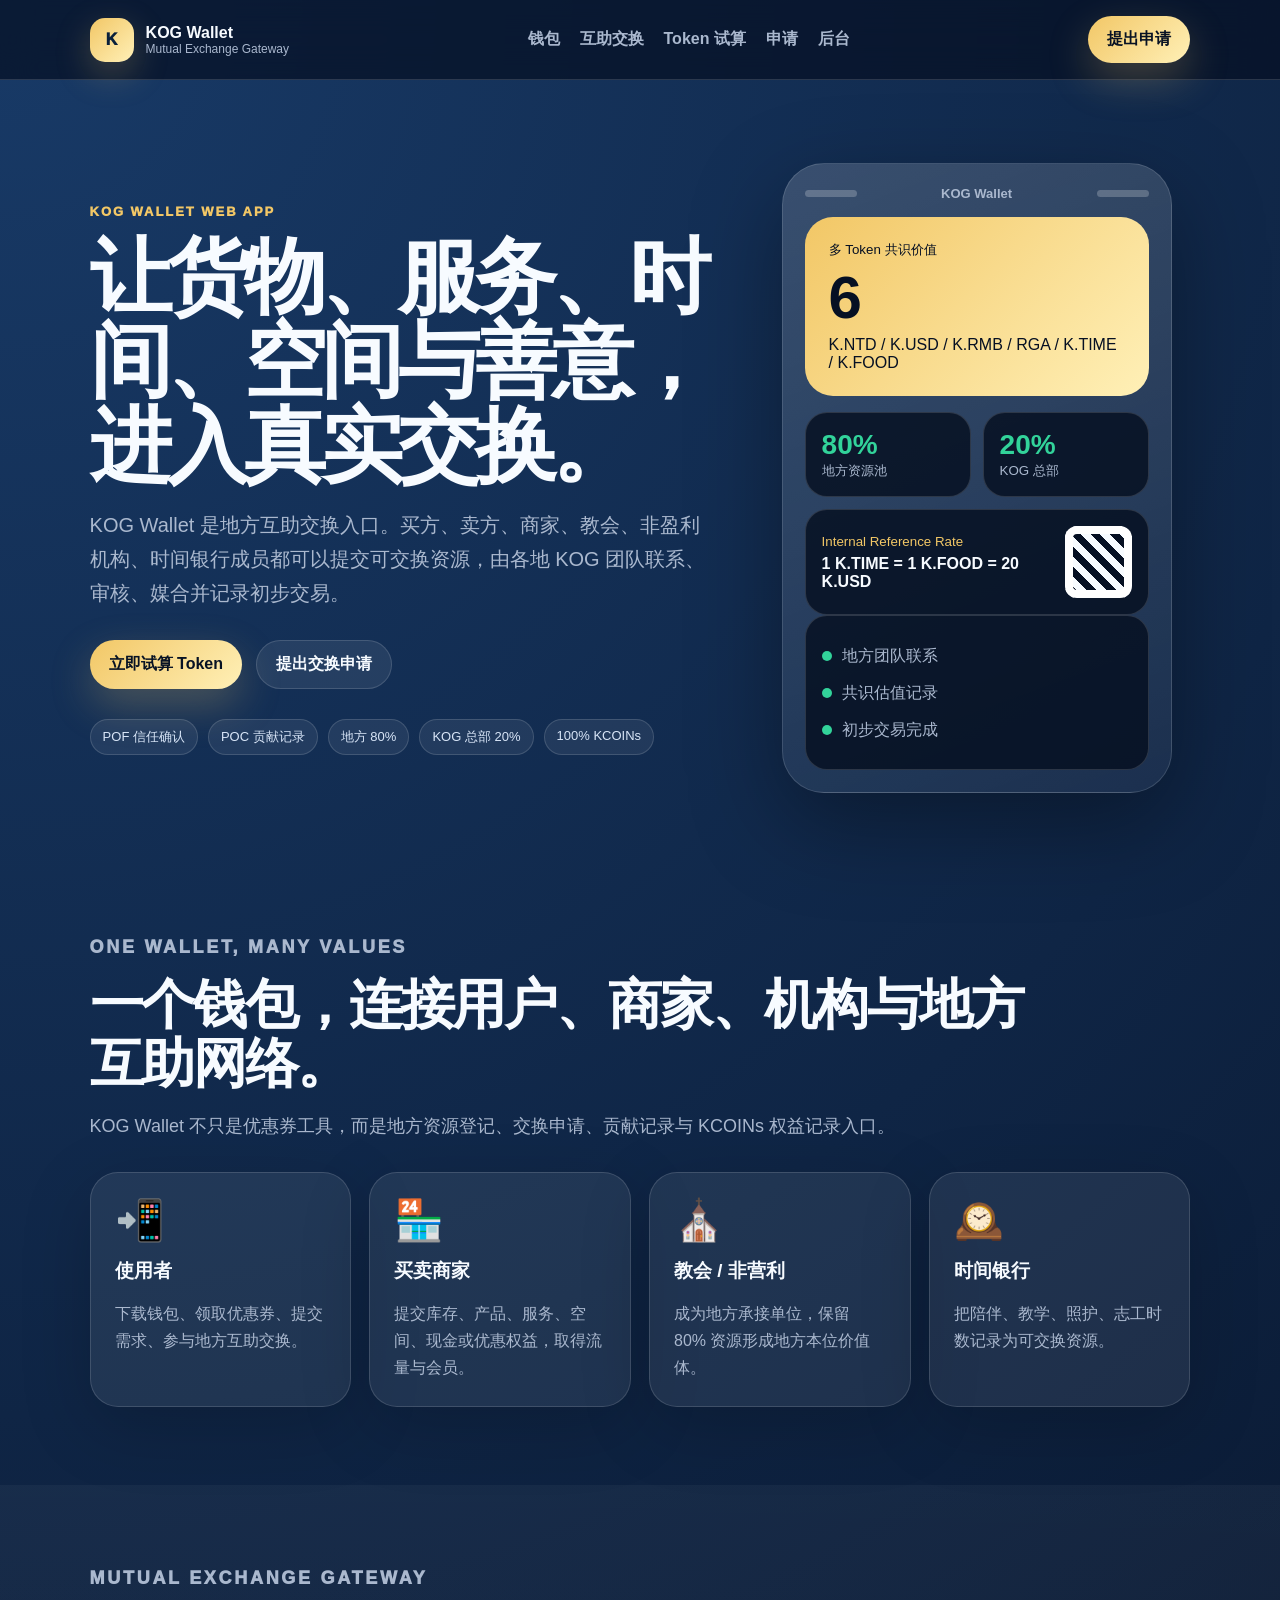
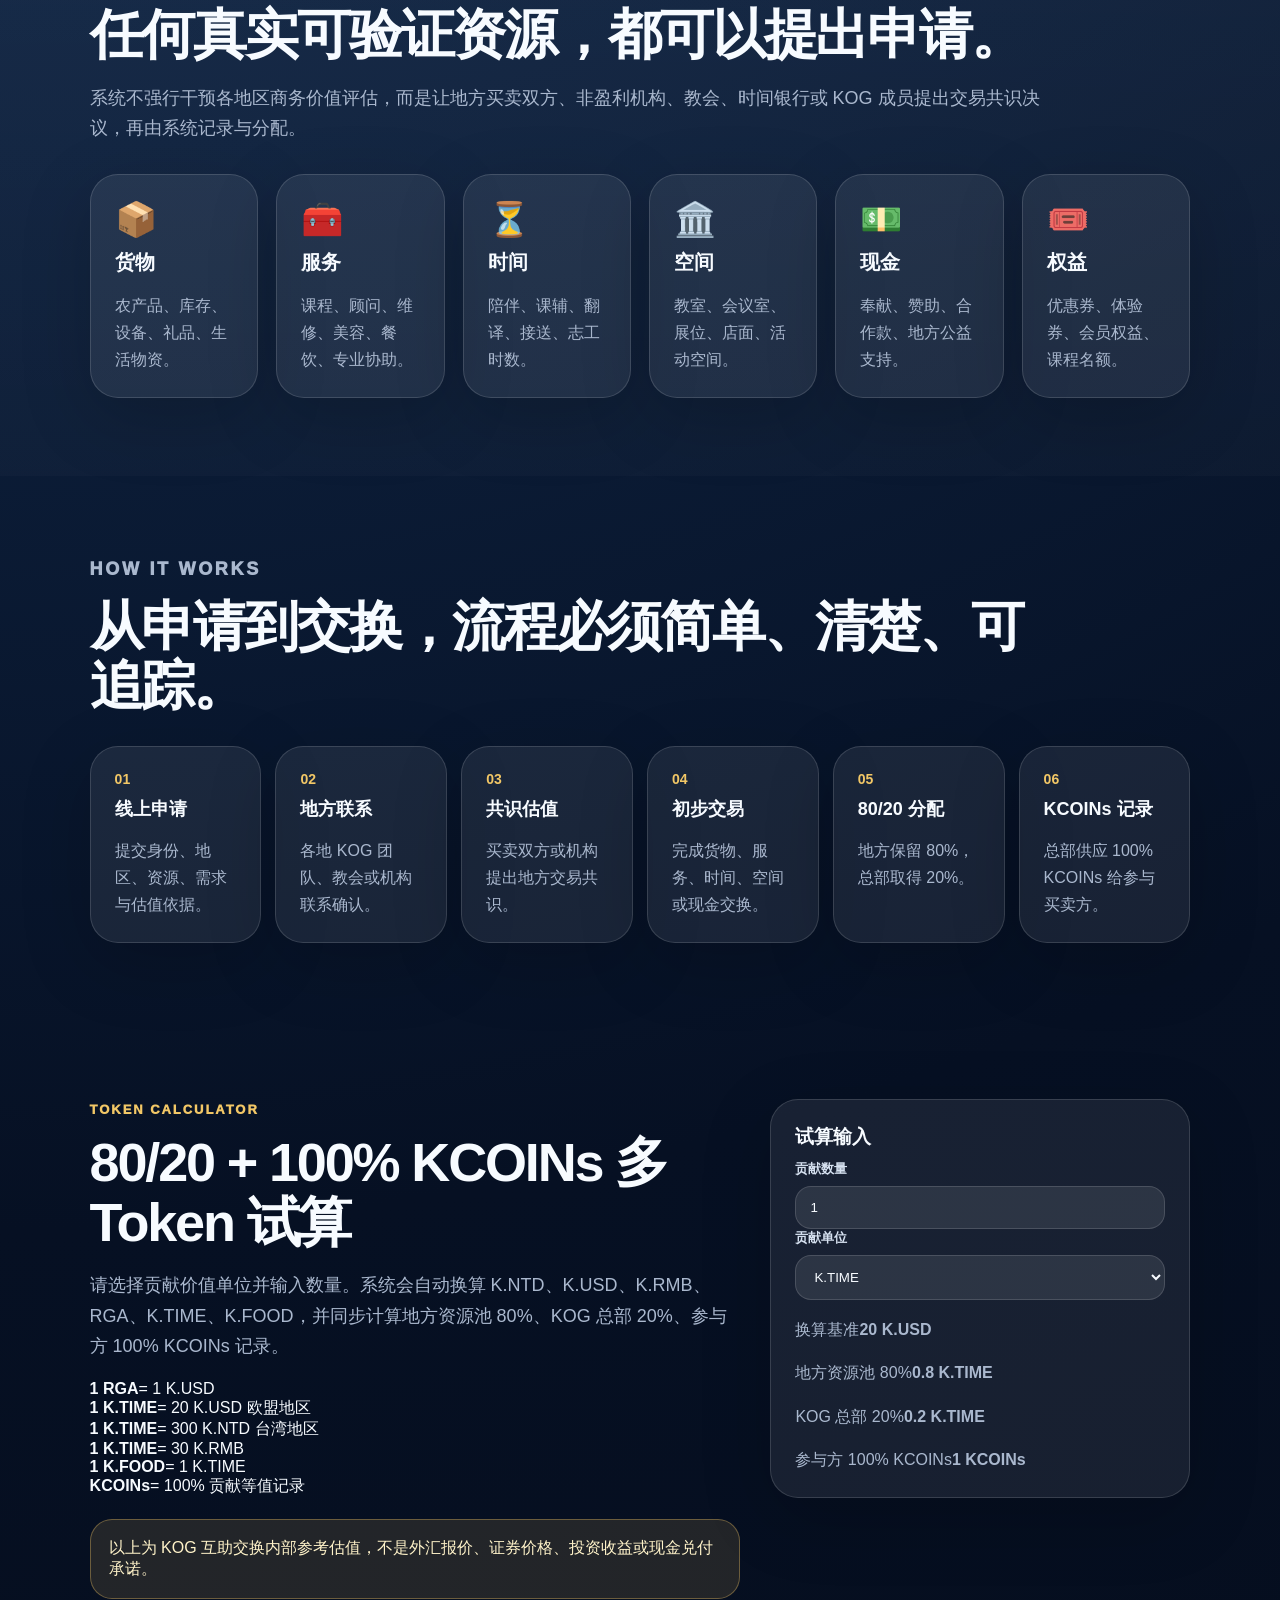
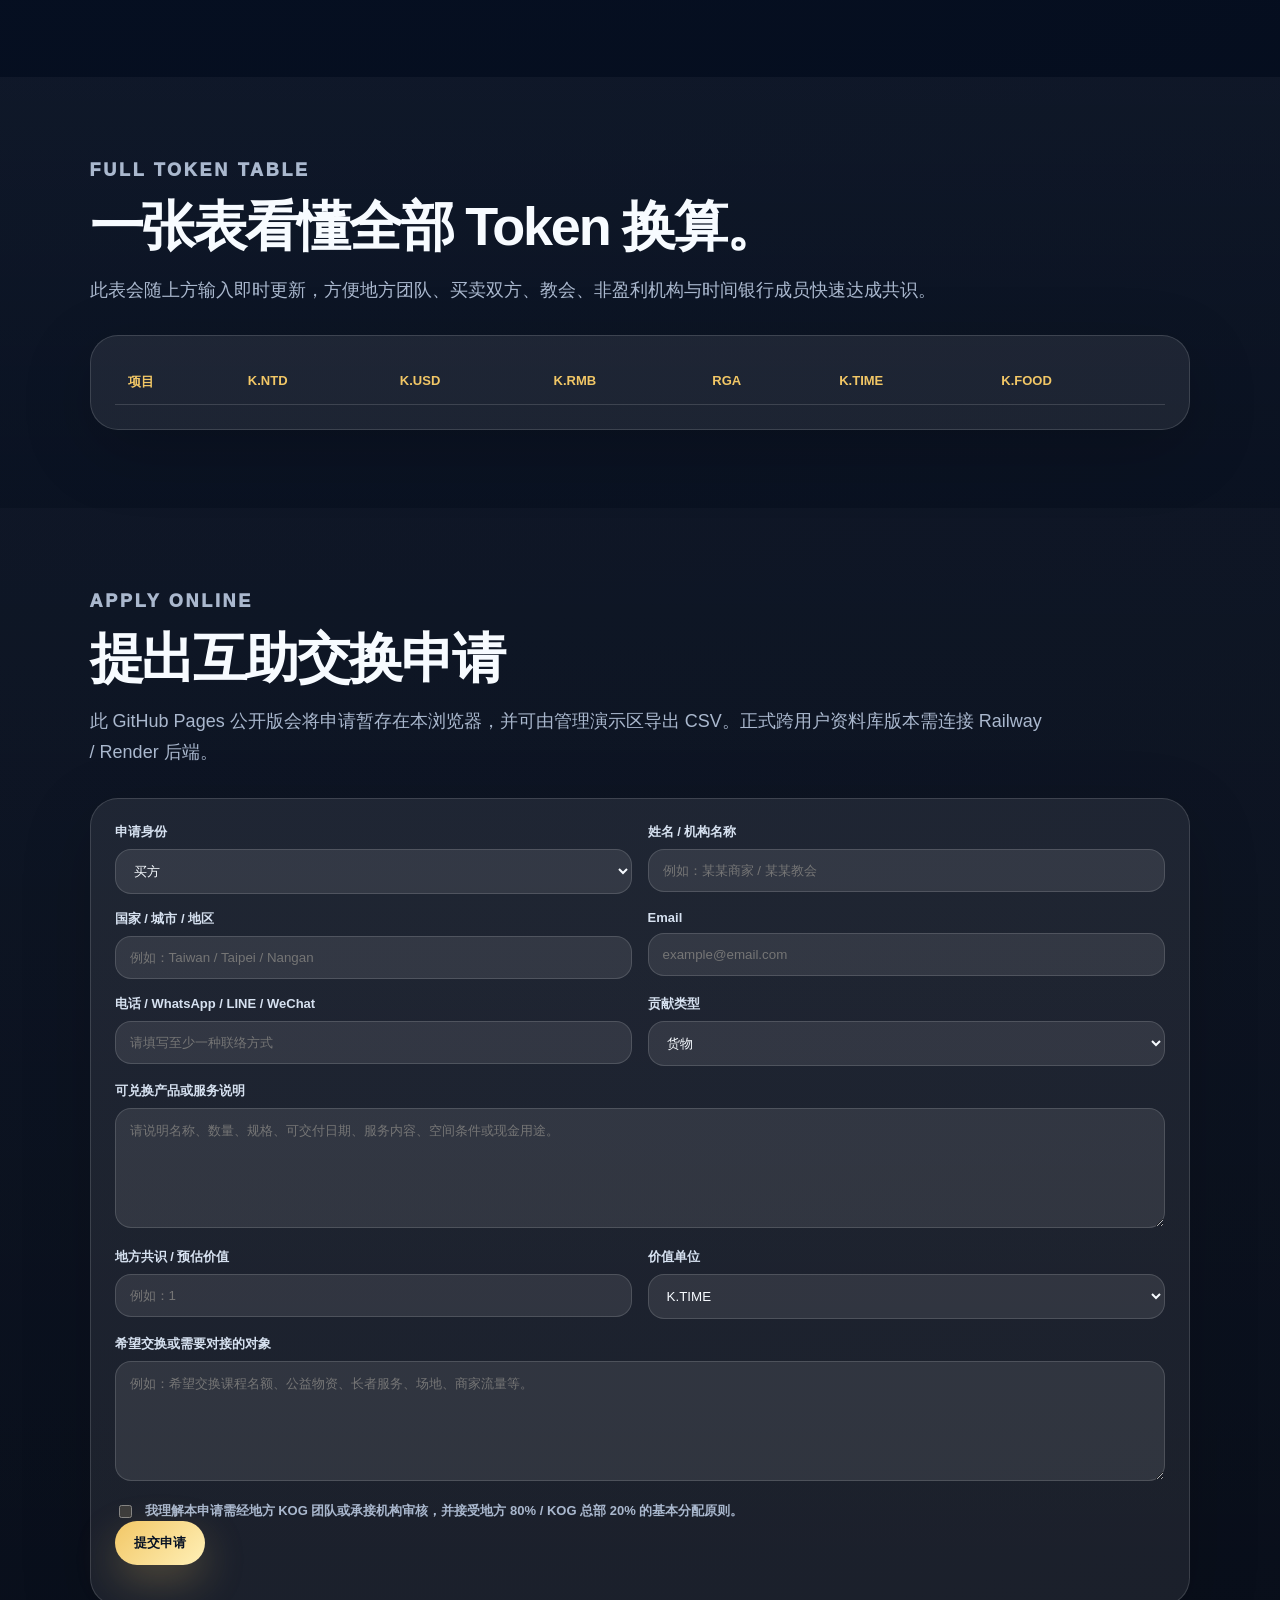
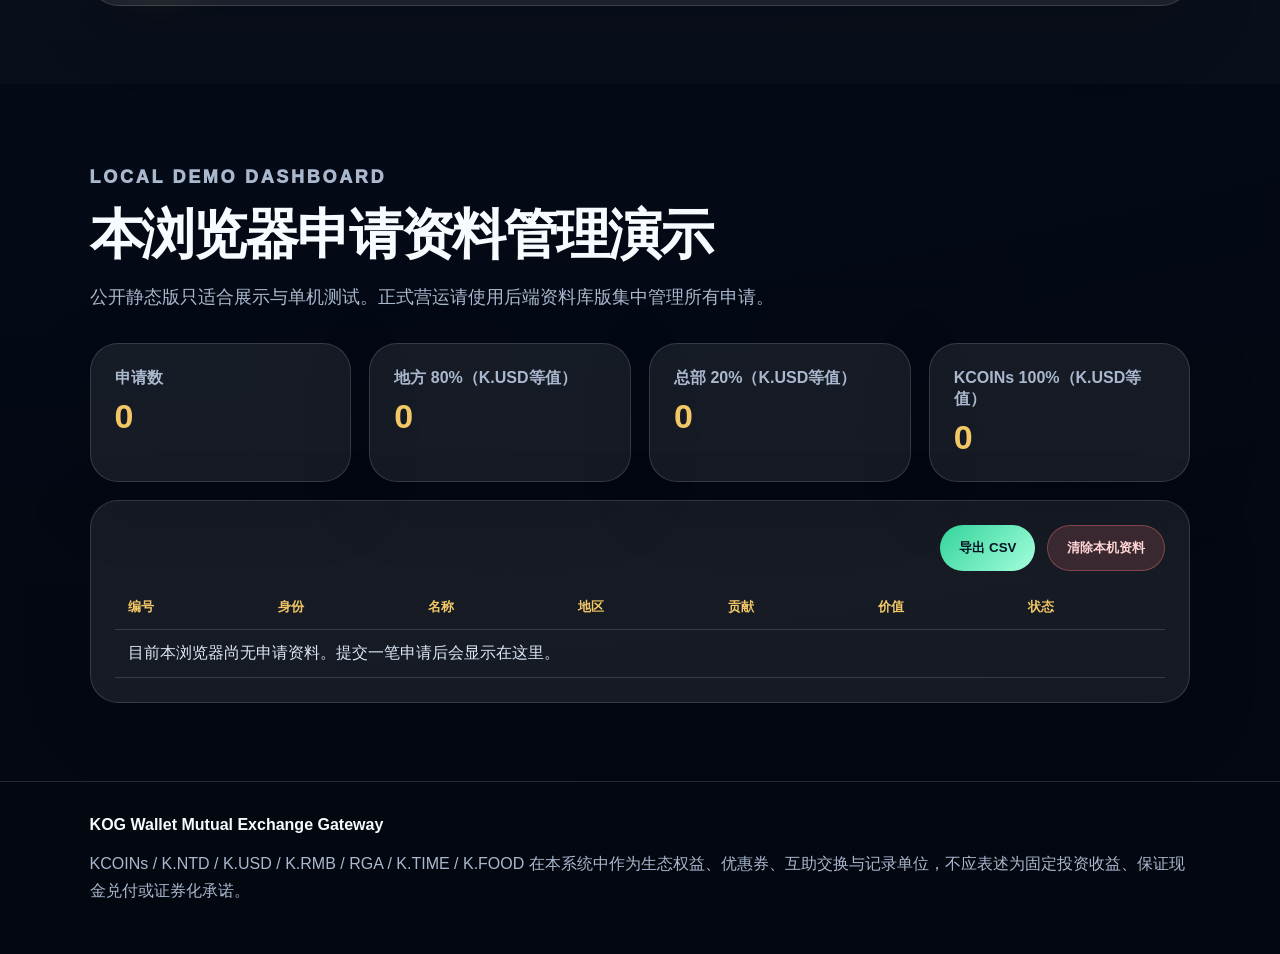
==== commit 944c4730: "Add multi-token KOG Wallet calculator" ====
--- a/index.html
+++ b/index.html
@@ -3,7 +3,7 @@
 <head>
   <meta charset="UTF-8" />
   <meta name="viewport" content="width=device-width, initial-scale=1.0" />
-  <meta name="description" content="KOG Wallet 互助交换 Web App：下载钱包、申请交换、商家合作、地方 80% / 总部 20% 分配、100% KCOINs 记录。" />
+  <meta name="description" content="KOG Wallet 互助交换 Web App：K.NTD、K.USD、K.RMB、RGA、K.TIME、K.FOOD 多 Token 80/20 + 100% KCOINs 试算。" />
   <title>KOG Wallet｜互助交换 Web App</title>
   <link rel="stylesheet" href="./styles.css" />
 </head>
@@ -16,7 +16,7 @@
     <nav class="nav-links" aria-label="主导航">
       <a href="#wallet">钱包</a>
       <a href="#exchange">互助交换</a>
-      <a href="#allocation">80/20</a>
+      <a href="#allocation">Token 试算</a>
       <a href="#apply">申请</a>
       <a href="#admin">后台</a>
     </nav>
@@ -30,20 +30,20 @@
         <h1>让货物、服务、时间、空间与善意，进入真实交换。</h1>
         <p class="hero-text">KOG Wallet 是地方互助交换入口。买方、卖方、商家、教会、非盈利机构、时间银行成员都可以提交可交换资源，由各地 KOG 团队联系、审核、媒合并记录初步交易。</p>
         <div class="hero-actions">
-          <a class="btn gold" href="#apply">立即提出交换申请</a>
-          <a class="btn ghost" href="#exchange">了解系统流程</a>
+          <a class="btn gold" href="#allocation">立即试算 Token</a>
+          <a class="btn ghost" href="#apply">提出交换申请</a>
         </div>
         <div class="trust-row">
-          <span>POF 信任确认</span><span>POC 贡献记录</span><span>地方 80%</span><span>KOG 总部 20%</span><span>100% KCOINs 记录</span>
+          <span>POF 信任确认</span><span>POC 贡献记录</span><span>地方 80%</span><span>KOG 总部 20%</span><span>100% KCOINs</span>
         </div>
       </div>
       <div class="phone-wrap" aria-label="手机钱包视觉图">
         <div class="phone">
           <div class="phone-top"><span></span><b>KOG Wallet</b><span></span></div>
           <div class="balance-card">
-            <small>可记录 KCOINs 权益</small>
-            <strong>100%</strong>
-            <span>依据地方共识价值供应给参与买卖方</span>
+            <small>多 Token 共识价值</small>
+            <strong>6</strong>
+            <span>K.NTD / K.USD / K.RMB / RGA / K.TIME / K.FOOD</span>
           </div>
           <div class="mini-grid">
             <div><b>80%</b><small>地方资源池</small></div>
@@ -51,8 +51,8 @@
           </div>
           <div class="coupon-card">
             <div>
-              <small>Mutual Exchange Ticket</small>
-              <b>货物 / 服务 / 时间 / 空间</b>
+              <small>Internal Reference Rate</small>
+              <b>1 K.TIME = 1 K.FOOD = 20 K.USD</b>
             </div>
             <div class="qr"></div>
           </div>
@@ -83,7 +83,7 @@
       <div class="section-head">
         <p class="eyebrow">Mutual Exchange Gateway</p>
         <h2>任何真实可验证资源，都可以提出申请。</h2>
-        <p>我们不强行干预各地区商务价值评估，而是让地方买卖双方、非盈利机构、教会、时间银行或 KOG 成员提出交易共识决议，再由系统记录与分配。</p>
+        <p>系统不强行干预各地区商务价值评估，而是让地方买卖双方、非盈利机构、教会、时间银行或 KOG 成员提出交易共识决议，再由系统记录与分配。</p>
       </div>
       <div class="resource-grid">
         <article><span>📦</span><b>货物</b><p>农产品、库存、设备、礼品、生活物资。</p></article>
@@ -112,21 +112,53 @@
 
     <section id="allocation" class="section split-section">
       <div>
-        <p class="eyebrow">Allocation Rule</p>
-        <h2>地方 80% / KOG 总部 20%</h2>
-        <p class="lead">地方 KOG 联盟、非盈利机构、教会、时间银行成员保留 80% 的交换物件，形成各地区 KOG 交换系统与本位价值体；总部取得 20% 作为交换与系统运营基础，并供应 100% KCOINs 给参与买卖方。</p>
-        <div class="notice">合规边界：KCOINs / K.NTD 在本系统中作为生态权益、优惠券、互助交换与记录单位，不应表述为固定投资收益、保证现金兑付或证券化承诺。</div>
+        <p class="eyebrow">Token Calculator</p>
+        <h2>80/20 + 100% KCOINs 多 Token 试算</h2>
+        <p class="lead">请选择贡献价值单位并输入数量。系统会自动换算 K.NTD、K.USD、K.RMB、RGA、K.TIME、K.FOOD，并同步计算地方资源池 80%、KOG 总部 20%、参与方 100% KCOINs 记录。</p>
+        <div class="rate-grid">
+          <div><b>1 RGA</b><span>= 1 K.USD</span></div>
+          <div><b>1 K.TIME</b><span>= 20 K.USD 欧盟地区</span></div>
+          <div><b>1 K.TIME</b><span>= 300 K.NTD 台湾地区</span></div>
+          <div><b>1 K.TIME</b><span>= 30 K.RMB</span></div>
+          <div><b>1 K.FOOD</b><span>= 1 K.TIME</span></div>
+          <div><b>KCOINs</b><span>= 100% 贡献等值记录</span></div>
+        </div>
+        <div class="notice">以上为 KOG 互助交换内部参考估值，不是外汇报价、证券价格、投资收益或现金兑付承诺。</div>
       </div>
       <div class="calculator card">
-        <h3>80/20 + 100% KCOINs 试算</h3>
-        <label for="valueInput">地方共识价值</label>
-        <input id="valueInput" type="number" min="0" value="10000" />
-        <label for="currencyInput">单位</label>
-        <select id="currencyInput"><option>K.NTD</option><option>KCOINs</option><option>USD 等值</option><option>TWD 等值</option></select>
-        <div class="calc-results">
-          <p><span>地方资源池 80%</span><b id="localValue">8,000</b></p>
-          <p><span>KOG 总部 20%</span><b id="hqValue">2,000</b></p>
-          <p><span>买卖方 KCOINs 100%</span><b id="kcoinValue">10,000</b></p>
+        <h3>试算输入</h3>
+        <label for="valueInput">贡献数量</label>
+        <input id="valueInput" type="number" min="0" step="0.01" value="1" />
+        <label for="currencyInput">贡献单位</label>
+        <select id="currencyInput">
+          <option>K.TIME</option>
+          <option>K.FOOD</option>
+          <option>K.USD</option>
+          <option>RGA</option>
+          <option>K.NTD</option>
+          <option>K.RMB</option>
+        </select>
+        <div class="calc-summary">
+          <p><span>换算基准</span><b id="baseValue">20 K.USD</b></p>
+          <p><span>地方资源池 80%</span><b id="localValue">16 K.USD</b></p>
+          <p><span>KOG 总部 20%</span><b id="hqValue">4 K.USD</b></p>
+          <p><span>参与方 100% KCOINs</span><b id="kcoinValue">20 K.USD 等值</b></p>
+        </div>
+      </div>
+    </section>
+
+    <section class="section soft">
+      <div class="section-head">
+        <p class="eyebrow">Full token table</p>
+        <h2>一张表看懂全部 Token 换算。</h2>
+        <p>此表会随上方输入即时更新，方便地方团队、买卖双方、教会、非盈利机构与时间银行成员快速达成共识。</p>
+      </div>
+      <div class="table-card card">
+        <div class="table-wrap">
+          <table>
+            <thead><tr><th>项目</th><th>K.NTD</th><th>K.USD</th><th>K.RMB</th><th>RGA</th><th>K.TIME</th><th>K.FOOD</th></tr></thead>
+            <tbody id="tokenTable"></tbody>
+          </table>
         </div>
       </div>
     </section>
@@ -146,8 +178,8 @@
           <div class="field"><label>电话 / WhatsApp / LINE / WeChat</label><input name="contact" placeholder="请填写至少一种联络方式" /></div>
           <div class="field"><label>贡献类型</label><select name="contributionType"><option>货物</option><option>服务</option><option>时间</option><option>空间</option><option>现金</option><option>优惠权益</option><option>特殊资产，需合规审核</option></select></div>
           <div class="field full"><label>可兑换产品或服务说明</label><textarea name="description" required placeholder="请说明名称、数量、规格、可交付日期、服务内容、空间条件或现金用途。"></textarea></div>
-          <div class="field"><label>地方共识 / 预估价值</label><input name="value" type="number" min="0" placeholder="例如：10000" /></div>
-          <div class="field"><label>价值单位</label><select name="currency"><option>K.NTD</option><option>KCOINs</option><option>USD 等值</option><option>TWD 等值</option><option>当地货币</option></select></div>
+          <div class="field"><label>地方共识 / 预估价值</label><input name="value" type="number" min="0" placeholder="例如：1" /></div>
+          <div class="field"><label>价值单位</label><select name="currency"><option>K.TIME</option><option>K.FOOD</option><option>K.USD</option><option>RGA</option><option>K.NTD</option><option>K.RMB</option></select></div>
           <div class="field full"><label>希望交换或需要对接的对象</label><textarea name="request" placeholder="例如：希望交换课程名额、公益物资、长者服务、场地、商家流量等。"></textarea></div>
           <div class="field full check"><input id="accept" name="accept" type="checkbox" required /><label for="accept">我理解本申请需经地方 KOG 团队或承接机构审核，并接受地方 80% / KOG 总部 20% 的基本分配原则。</label></div>
         </div>
@@ -158,26 +190,34 @@
 
     <section id="admin" class="section">
       <div class="section-head">
-        <p class="eyebrow">Local Admin Demo</p>
-        <h2>地方 KOG 团队申请管理演示</h2>
-        <p>公开静态版不储存到云端数据库。这里显示本浏览器收到的申请，可模拟地方团队联系、审核与导出。</p>
+        <p class="eyebrow">Local demo dashboard</p>
+        <h2>本浏览器申请资料管理演示</h2>
+        <p>公开静态版只适合展示与单机测试。正式营运请使用后端资料库版集中管理所有申请。</p>
       </div>
       <div class="dashboard-grid">
-        <div class="stat card"><span>申请总数</span><b id="totalApps">0</b></div>
-        <div class="stat card"><span>地方资源池 80%</span><b id="totalLocal">0</b></div>
-        <div class="stat card"><span>KOG 总部 20%</span><b id="totalHq">0</b></div>
-        <div class="stat card"><span>KCOINs 100%</span><b id="totalKcoin">0</b></div>
-      </div>
-      <div class="card table-card">
-        <div class="table-actions"><button class="btn ghost" id="exportCsv">导出 CSV</button><button class="btn danger" id="clearData">清除本机演示资料</button></div>
-        <div class="table-wrap"><table><thead><tr><th>编号</th><th>身份</th><th>名称</th><th>地区</th><th>贡献</th><th>价值</th><th>状态</th></tr></thead><tbody id="applicationsTable"></tbody></table></div>
+        <article class="card stat"><span>申请数</span><b id="totalApps">0</b></article>
+        <article class="card stat"><span>地方 80%（K.USD等值）</span><b id="totalLocal">0</b></article>
+        <article class="card stat"><span>总部 20%（K.USD等值）</span><b id="totalHq">0</b></article>
+        <article class="card stat"><span>KCOINs 100%（K.USD等值）</span><b id="totalKcoin">0</b></article>
+      </div>
+      <div class="table-card card">
+        <div class="table-actions">
+          <button id="exportCsv" class="btn green">导出 CSV</button>
+          <button id="clearData" class="btn danger">清除本机资料</button>
+        </div>
+        <div class="table-wrap">
+          <table>
+            <thead><tr><th>编号</th><th>身份</th><th>名称</th><th>地区</th><th>贡献</th><th>价值</th><th>状态</th></tr></thead>
+            <tbody id="applicationsTable"></tbody>
+          </table>
+        </div>
       </div>
     </section>
   </main>
 
   <footer class="footer">
     <b>KOG Wallet Mutual Exchange Gateway</b>
-    <p>Copyright @ KOG.ONE / 请申请加入 KOG 国度经济体 email to: kog.one.0@gmail.com</p>
+    <p>KCOINs / K.NTD / K.USD / K.RMB / RGA / K.TIME / K.FOOD 在本系统中作为生态权益、优惠券、互助交换与记录单位，不应表述为固定投资收益、保证现金兑付或证券化承诺。</p>
   </footer>
 
   <script src="./app.js"></script>
--- a/styles.css
+++ b/styles.css
@@ -1,1331 +1 @@
-:root {
-  color-scheme: light;
-  --ink: #16202a;
-  --muted: #68737f;
-  --line: #dce2e8;
-  --soft-line: #e9edf1;
-  --paper: #f5f7f8;
-  --panel: #ffffff;
-  --navy: #17232f;
-  --blue: #1769e0;
-  --blue-soft: #eaf2ff;
-  --green: #13795b;
-  --green-soft: #e8f5f0;
-  --amber: #a86108;
-  --amber-soft: #fff4df;
-  --red: #b83b4d;
-  --shadow: 0 14px 36px rgba(23, 35, 47, 0.09);
-}
-
-* {
-  box-sizing: border-box;
-}
-
-[hidden] {
-  display: none !important;
-}
-
-html {
-  scroll-behavior: smooth;
-}
-
-body {
-  margin: 0;
-  overflow-x: hidden;
-  background: var(--paper);
-  color: var(--ink);
-  font-family: Inter, "Noto Sans TC", "Microsoft JhengHei", "PingFang TC", Arial, sans-serif;
-}
-
-button,
-input,
-select {
-  font: inherit;
-}
-
-button,
-select,
-input {
-  outline-color: var(--blue);
-}
-
-button {
-  min-height: 38px;
-  border: 1px solid var(--line);
-  border-radius: 6px;
-  background: var(--panel);
-  color: var(--ink);
-  cursor: pointer;
-}
-
-button:hover {
-  border-color: #9cb8dc;
-}
-
-.app-shell {
-  min-height: 100vh;
-  display: grid;
-  grid-template-columns: 236px minmax(0, 1fr);
-}
-
-.sidebar {
-  position: sticky;
-  top: 0;
-  height: 100vh;
-  display: flex;
-  flex-direction: column;
-  padding: 22px 16px;
-  background: var(--navy);
-  color: white;
-}
-
-.brand {
-  display: flex;
-  align-items: center;
-  gap: 11px;
-  color: white;
-  text-decoration: none;
-  padding: 0 8px;
-}
-
-.brand-mark,
-.company-logo {
-  display: grid;
-  place-items: center;
-  flex: 0 0 auto;
-  border-radius: 7px;
-  color: white;
-  font-weight: 800;
-}
-
-.brand-mark {
-  width: 40px;
-  height: 40px;
-  background: #2476e8;
-  font-size: 21px;
-}
-
-.brand strong,
-.brand small {
-  display: block;
-}
-
-.brand strong {
-  font-size: 17px;
-}
-
-.brand small {
-  margin-top: 2px;
-  color: #9facb8;
-  font-size: 10px;
-}
-
-.main-nav {
-  display: grid;
-  gap: 6px;
-  margin-top: 34px;
-}
-
-.nav-item {
-  display: grid;
-  grid-template-columns: 22px 1fr auto;
-  align-items: center;
-  gap: 8px;
-  width: 100%;
-  padding: 0 11px;
-  border-color: transparent;
-  background: transparent;
-  color: #b9c4ce;
-  text-align: left;
-}
-
-.nav-item:hover,
-.nav-item.active {
-  background: #263645;
-  border-color: #324759;
-  color: white;
-}
-
-.nav-item b {
-  min-width: 22px;
-  padding: 2px 6px;
-  border-radius: 10px;
-  background: #35495b;
-  font-size: 11px;
-  text-align: center;
-}
-
-.sidebar-panel {
-  margin-top: auto;
-  padding: 15px;
-  border: 1px solid #34495b;
-  border-radius: 7px;
-  background: #1d2c39;
-}
-
-.sidebar-panel p,
-.sidebar-panel strong {
-  display: block;
-  margin: 0 0 6px;
-}
-
-.sidebar-panel p {
-  color: #aab7c3;
-  font-size: 12px;
-}
-
-.sidebar-panel button {
-  width: 100%;
-  margin-top: 10px;
-  background: #2476e8;
-  border-color: #2476e8;
-  color: white;
-}
-
-.sidebar-footer {
-  display: flex;
-  align-items: center;
-  gap: 8px;
-  margin-top: 18px;
-  padding: 0 5px;
-  color: #8f9eaa;
-  font-size: 11px;
-}
-
-.status-dot {
-  width: 7px;
-  height: 7px;
-  border-radius: 50%;
-  background: #43c88a;
-  box-shadow: 0 0 0 4px rgba(67, 200, 138, 0.12);
-}
-
-.main {
-  min-width: 0;
-}
-
-.topbar {
-  display: flex;
-  align-items: flex-end;
-  justify-content: space-between;
-  gap: 24px;
-  padding: 30px 34px 24px;
-  background: var(--panel);
-  border-bottom: 1px solid var(--line);
-}
-
-.eyebrow {
-  margin: 0 0 7px;
-  color: var(--blue);
-  font-size: 10px;
-  font-weight: 800;
-}
-
-h1,
-h2,
-h3,
-p {
-  letter-spacing: 0;
-}
-
-h1 {
-  margin: 0;
-  font-size: 29px;
-}
-
-.subtitle {
-  margin: 8px 0 0;
-  color: var(--muted);
-  font-size: 14px;
-}
-
-.top-actions,
-.toolbar-actions,
-.card-actions {
-  display: flex;
-  align-items: center;
-  gap: 9px;
-}
-
-.primary-button,
-.secondary-button {
-  padding: 0 15px;
-  white-space: nowrap;
-}
-
-.primary-button {
-  background: var(--blue);
-  border-color: var(--blue);
-  color: white;
-}
-
-.secondary-button {
-  color: var(--blue);
-  border-color: #b9cee9;
-}
-
-.search-panel {
-  padding: 22px 34px 18px;
-  background: var(--panel);
-}
-
-.search-box {
-  height: 52px;
-  display: grid;
-  grid-template-columns: 28px minmax(0, 1fr) auto;
-  align-items: center;
-  max-width: 980px;
-  border: 1px solid #bfcbd7;
-  border-radius: 7px;
-  padding: 0 15px;
-  box-shadow: 0 4px 14px rgba(23, 35, 47, 0.05);
-}
-
-.search-box:focus-within {
-  border-color: var(--blue);
-  box-shadow: 0 0 0 3px rgba(23, 105, 224, 0.12);
-}
-
-.search-box span {
-  color: var(--blue);
-  font-size: 22px;
-}
-
-.search-box input {
-  min-width: 0;
-  width: 100%;
-  height: 100%;
-  border: 0;
-  background: transparent;
-}
-
-.search-box kbd {
-  padding: 3px 7px;
-  border: 1px solid var(--line);
-  border-radius: 4px;
-  background: #f7f8fa;
-  color: var(--muted);
-  font-size: 11px;
-}
-
-.quick-filters {
-  display: flex;
-  flex-wrap: wrap;
-  gap: 7px;
-  margin-top: 14px;
-}
-
-.quick-filter {
-  min-height: 34px;
-  padding: 0 12px;
-  color: #4f5d69;
-  background: #f8f9fa;
-}
-
-.quick-filter.active {
-  background: var(--navy);
-  border-color: var(--navy);
-  color: white;
-}
-
-.stats-strip {
-  display: grid;
-  grid-template-columns: repeat(4, minmax(100px, 145px)) 1fr;
-  gap: 12px;
-  align-items: center;
-  padding: 14px 34px;
-  border-top: 1px solid var(--soft-line);
-  border-bottom: 1px solid var(--line);
-  background: #fbfcfd;
-}
-
-.stats-strip div {
-  display: flex;
-  align-items: baseline;
-  gap: 7px;
-}
-
-.stats-strip strong {
-  font-size: 19px;
-}
-
-.stats-strip span,
-.stats-strip p {
-  color: var(--muted);
-  font-size: 11px;
-}
-
-.stats-strip p {
-  justify-self: end;
-  margin: 0;
-}
-
-.verified-mark {
-  display: inline-grid;
-  place-items: center;
-  width: 18px;
-  height: 18px;
-  margin-right: 5px;
-  border-radius: 50%;
-  background: var(--green);
-  color: white !important;
-}
-
-.workspace {
-  display: grid;
-  grid-template-columns: 236px minmax(0, 1fr);
-  gap: 22px;
-  padding: 24px 34px 110px;
-}
-
-.filters {
-  align-self: start;
-  position: sticky;
-  top: 18px;
-  border: 1px solid var(--line);
-  border-radius: 7px;
-  background: var(--panel);
-}
-
-.filter-header {
-  display: flex;
-  align-items: center;
-  justify-content: space-between;
-  padding: 15px 16px;
-  border-bottom: 1px solid var(--soft-line);
-}
-
-.filter-header h2 {
-  margin: 0;
-  font-size: 15px;
-}
-
-.filter-header button {
-  min-height: 28px;
-  border: 0;
-  color: var(--blue);
-  font-size: 11px;
-}
-
-fieldset {
-  display: grid;
-  gap: 10px;
-  margin: 0;
-  padding: 16px;
-  border: 0;
-  border-bottom: 1px solid var(--soft-line);
-}
-
-fieldset:last-child {
-  border-bottom: 0;
-}
-
-legend {
-  padding: 0;
-  font-size: 12px;
-  font-weight: 800;
-}
-
-fieldset label {
-  display: grid;
-  grid-template-columns: 17px 1fr auto;
-  align-items: center;
-  color: #495662;
-  font-size: 12px;
-  cursor: pointer;
-}
-
-fieldset label span {
-  color: #9aa4ad;
-}
-
-input[type="checkbox"],
-input[type="radio"] {
-  accent-color: var(--blue);
-}
-
-fieldset select {
-  grid-column: 1 / -1;
-  min-height: 38px;
-  border: 1px solid var(--line);
-  border-radius: 5px;
-  padding: 0 8px;
-  background: white;
-}
-
-.range-labels {
-  display: flex;
-  justify-content: space-between;
-  color: var(--muted);
-  font-size: 10px;
-}
-
-.range-labels strong {
-  color: var(--ink);
-}
-
-#budgetRange {
-  width: 100%;
-  accent-color: var(--blue);
-}
-
-.results-section {
-  min-width: 0;
-}
-
-.results-toolbar {
-  display: flex;
-  align-items: flex-end;
-  justify-content: space-between;
-  gap: 16px;
-  min-height: 43px;
-}
-
-.results-toolbar h2 {
-  margin: 0;
-  font-size: 19px;
-}
-
-.results-toolbar p {
-  margin: 5px 0 0;
-  color: var(--muted);
-  font-size: 11px;
-}
-
-.toolbar-actions label {
-  display: flex;
-  align-items: center;
-  gap: 7px;
-  color: var(--muted);
-  font-size: 11px;
-}
-
-.toolbar-actions select {
-  min-height: 36px;
-  border: 1px solid var(--line);
-  border-radius: 5px;
-  padding: 0 8px;
-  background: white;
-}
-
-.filter-toggle {
-  display: none;
-}
-
-.active-filters {
-  display: flex;
-  flex-wrap: wrap;
-  gap: 7px;
-  min-height: 18px;
-  margin: 12px 0;
-}
-
-.active-filter {
-  min-height: 29px;
-  padding: 0 9px;
-  border-color: #c7d8ec;
-  background: var(--blue-soft);
-  color: #235b9e;
-  font-size: 11px;
-}
-
-.company-list {
-  display: grid;
-  gap: 12px;
-}
-
-.company-card {
-  display: grid;
-  grid-template-columns: 64px minmax(0, 1fr) 190px;
-  gap: 16px;
-  padding: 18px;
-  border: 1px solid var(--line);
-  border-radius: 7px;
-  background: var(--panel);
-  transition: border-color 160ms ease, box-shadow 160ms ease;
-}
-
-.company-card:hover {
-  border-color: #b8c8d8;
-  box-shadow: var(--shadow);
-}
-
-.company-logo {
-  width: 56px;
-  height: 56px;
-  background: var(--logo, var(--blue));
-  font-size: 17px;
-}
-
-.company-main {
-  min-width: 0;
-}
-
-.company-title-row {
-  display: flex;
-  align-items: center;
-  flex-wrap: wrap;
-  gap: 8px;
-}
-
-.company-title-row h3 {
-  margin: 0;
-  font-size: 17px;
-}
-
-.verified-badge,
-.featured-badge {
-  display: inline-flex;
-  align-items: center;
-  min-height: 21px;
-  padding: 0 7px;
-  border-radius: 4px;
-  font-size: 9px;
-  font-weight: 800;
-}
-
-.verified-badge {
-  background: var(--green-soft);
-  color: var(--green);
-}
-
-.featured-badge {
-  background: var(--amber-soft);
-  color: var(--amber);
-}
-
-.company-meta {
-  display: flex;
-  flex-wrap: wrap;
-  gap: 6px 14px;
-  margin: 7px 0 9px;
-  color: var(--muted);
-  font-size: 11px;
-}
-
-.company-description {
-  max-width: 760px;
-  margin: 0;
-  color: #46525e;
-  font-size: 12px;
-  line-height: 1.6;
-  overflow-wrap: anywhere;
-}
-
-.tag-row {
-  display: flex;
-  flex-wrap: wrap;
-  gap: 6px;
-  margin-top: 11px;
-}
-
-.tag {
-  display: inline-flex;
-  align-items: center;
-  min-height: 24px;
-  padding: 0 8px;
-  border: 1px solid #dfe5ea;
-  border-radius: 4px;
-  background: #f8fafb;
-  color: #53616d;
-  font-size: 10px;
-}
-
-.company-side {
-  display: flex;
-  flex-direction: column;
-  align-items: flex-end;
-  justify-content: space-between;
-  gap: 12px;
-  border-left: 1px solid var(--soft-line);
-  padding-left: 16px;
-}
-
-.rating-grid {
-  display: grid;
-  grid-template-columns: 1fr 1fr;
-  gap: 12px;
-  width: 100%;
-}
-
-.rating-grid div {
-  text-align: right;
-}
-
-.rating-grid span {
-  display: block;
-  color: var(--muted);
-  font-size: 9px;
-}
-
-.rating-grid strong {
-  display: block;
-  margin-top: 3px;
-  font-size: 16px;
-}
-
-.rating-grid strong.star {
-  color: var(--amber);
-}
-
-.price {
-  width: 100%;
-  text-align: right;
-}
-
-.price span {
-  display: block;
-  color: var(--muted);
-  font-size: 9px;
-}
-
-.price strong {
-  font-size: 14px;
-}
-
-.card-actions {
-  justify-content: flex-end;
-  width: 100%;
-}
-
-.icon-button {
-  width: 38px;
-  padding: 0;
-  font-size: 18px;
-}
-
-.icon-button.active {
-  color: var(--red);
-  border-color: #e1aeba;
-  background: #fff6f8;
-}
-
-.detail-button {
-  flex: 1;
-  background: var(--navy);
-  border-color: var(--navy);
-  color: white;
-}
-
-.compare-label {
-  display: flex;
-  align-items: center;
-  gap: 6px;
-  color: var(--muted);
-  font-size: 10px;
-}
-
-.empty-state {
-  padding: 70px 20px;
-  border: 1px dashed #bdc8d2;
-  border-radius: 7px;
-  background: white;
-  text-align: center;
-}
-
-.empty-state strong {
-  font-size: 18px;
-}
-
-.empty-state p {
-  color: var(--muted);
-}
-
-.compare-bar {
-  position: fixed;
-  z-index: 20;
-  left: 254px;
-  right: 20px;
-  bottom: 18px;
-  display: grid;
-  grid-template-columns: 150px 1fr auto auto;
-  align-items: center;
-  gap: 12px;
-  padding: 12px 14px;
-  border: 1px solid #31475a;
-  border-radius: 7px;
-  background: #17232f;
-  color: white;
-  box-shadow: 0 20px 45px rgba(14, 24, 34, 0.3);
-}
-
-.compare-bar strong,
-.compare-bar span {
-  display: block;
-}
-
-.compare-bar span {
-  margin-top: 2px;
-  color: #9fadb8;
-  font-size: 10px;
-}
-
-.compare-items {
-  display: flex;
-  gap: 8px;
-  min-width: 0;
-}
-
-.compare-chip {
-  min-width: 0;
-  display: flex;
-  align-items: center;
-  gap: 8px;
-  padding: 6px 9px;
-  border: 1px solid #3c5163;
-  border-radius: 5px;
-  background: #21313f;
-  font-size: 11px;
-}
-
-.compare-chip button {
-  min-height: 20px;
-  width: 20px;
-  border: 0;
-  background: transparent;
-  color: #aeb9c2;
-}
-
-dialog {
-  width: min(760px, calc(100vw - 30px));
-  max-height: calc(100vh - 40px);
-  overflow: auto;
-  padding: 0;
-  border: 1px solid var(--line);
-  border-radius: 8px;
-  background: white;
-  box-shadow: 0 30px 80px rgba(17, 28, 38, 0.28);
-}
-
-dialog::backdrop {
-  background: rgba(19, 29, 38, 0.55);
-}
-
-.dialog-close {
-  min-height: 34px;
-  width: 34px;
-  padding: 0;
-  border: 0;
-  background: transparent;
-  font-size: 24px;
-}
-
-.detail-dialog > .dialog-close {
-  position: absolute;
-  top: 12px;
-  right: 12px;
-}
-
-.detail-header {
-  display: grid;
-  grid-template-columns: 64px 1fr;
-  gap: 14px;
-  padding: 24px;
-  border-bottom: 1px solid var(--line);
-}
-
-.detail-header h2 {
-  margin: 3px 0 7px;
-  font-size: 23px;
-}
-
-.detail-body {
-  display: grid;
-  grid-template-columns: 1fr 230px;
-  gap: 24px;
-  padding: 24px;
-}
-
-.detail-section + .detail-section {
-  margin-top: 22px;
-}
-
-.detail-section h3 {
-  margin: 0 0 9px;
-  font-size: 14px;
-}
-
-.detail-section p,
-.detail-section li {
-  color: #53606c;
-  font-size: 12px;
-  line-height: 1.65;
-}
-
-.detail-section ul {
-  margin: 0;
-  padding-left: 18px;
-}
-
-.score-panel {
-  padding: 16px;
-  background: #f5f8fa;
-  border: 1px solid var(--line);
-  border-radius: 6px;
-}
-
-.score-line {
-  display: grid;
-  grid-template-columns: 65px 1fr 30px;
-  gap: 8px;
-  align-items: center;
-  margin-bottom: 12px;
-  font-size: 10px;
-}
-
-.score-track {
-  height: 6px;
-  overflow: hidden;
-  border-radius: 3px;
-  background: #dce4ea;
-}
-
-.score-track i {
-  display: block;
-  height: 100%;
-  background: var(--blue);
-}
-
-.contact-button {
-  width: 100%;
-  margin-top: 8px;
-}
-
-.dialog-heading {
-  display: flex;
-  align-items: center;
-  justify-content: space-between;
-  padding: 20px 24px;
-  border-bottom: 1px solid var(--line);
-}
-
-.dialog-heading h2 {
-  margin: 0;
-  font-size: 21px;
-}
-
-.comparison-table-wrap {
-  overflow-x: auto;
-  padding: 20px 24px 24px;
-}
-
-.comparison-table {
-  width: 100%;
-  min-width: 620px;
-  border-collapse: collapse;
-  font-size: 11px;
-}
-
-.comparison-table th,
-.comparison-table td {
-  padding: 12px;
-  border: 1px solid var(--line);
-  text-align: left;
-  vertical-align: top;
-}
-
-.comparison-table th {
-  background: #f4f7f9;
-}
-
-.comparison-table th:first-child,
-.comparison-table td:first-child {
-  width: 110px;
-  color: var(--muted);
-  font-weight: 700;
-}
-
-.flow-content {
-  padding: 24px;
-}
-
-.flow-steps {
-  display: grid;
-  grid-template-columns: repeat(5, 1fr);
-  gap: 10px;
-}
-
-.flow-step {
-  position: relative;
-  padding: 14px;
-  border: 1px solid var(--line);
-  border-radius: 6px;
-  background: #f8fafb;
-}
-
-.flow-step span {
-  display: grid;
-  place-items: center;
-  width: 26px;
-  height: 26px;
-  margin-bottom: 10px;
-  border-radius: 50%;
-  background: var(--blue);
-  color: white;
-  font-size: 11px;
-  font-weight: 800;
-}
-
-.flow-step strong {
-  display: block;
-  font-size: 12px;
-}
-
-.flow-step p {
-  margin: 6px 0 0;
-  color: var(--muted);
-  font-size: 10px;
-  line-height: 1.5;
-}
-
-.request-form {
-  display: grid;
-  grid-template-columns: 1fr 1fr;
-  gap: 12px;
-  margin-top: 22px;
-  padding-top: 20px;
-  border-top: 1px solid var(--line);
-}
-
-.request-form label {
-  display: grid;
-  gap: 6px;
-  color: var(--muted);
-  font-size: 10px;
-}
-
-.request-form label.full {
-  grid-column: 1 / -1;
-}
-
-.request-form input,
-.request-form select,
-.request-form textarea {
-  width: 100%;
-  min-height: 40px;
-  border: 1px solid var(--line);
-  border-radius: 5px;
-  padding: 9px 10px;
-  font: inherit;
-}
-
-.request-form textarea {
-  min-height: 84px;
-  resize: vertical;
-}
-
-.request-form button {
-  grid-column: 1 / -1;
-}
-
-.method-content {
-  display: grid;
-  grid-template-columns: repeat(3, 1fr);
-  gap: 12px;
-  padding: 24px;
-}
-
-.method-card {
-  padding: 16px;
-  border: 1px solid var(--line);
-  border-radius: 6px;
-}
-
-.method-card strong {
-  font-size: 13px;
-}
-
-.method-card p {
-  margin: 7px 0 0;
-  color: var(--muted);
-  font-size: 11px;
-  line-height: 1.55;
-}
-
-@media (max-width: 1050px) {
-  .app-shell {
-    grid-template-columns: 86px minmax(0, 1fr);
-  }
-
-  .sidebar {
-    padding: 20px 10px;
-  }
-
-  .brand {
-    justify-content: center;
-  }
-
-  .brand > span:last-child,
-  .nav-item:not(.active) b,
-  .nav-item {
-    font-size: 0;
-  }
-
-  .nav-item {
-    display: grid;
-    grid-template-columns: 1fr;
-    justify-items: center;
-  }
-
-  .nav-item span {
-    font-size: 21px;
-  }
-
-  .sidebar-panel,
-  .sidebar-footer {
-    display: none;
-  }
-
-  .workspace {
-    grid-template-columns: 210px minmax(0, 1fr);
-    padding-left: 24px;
-    padding-right: 24px;
-  }
-
-  .topbar,
-  .search-panel,
-  .stats-strip {
-    padding-left: 24px;
-    padding-right: 24px;
-  }
-
-  .company-card {
-    grid-template-columns: 54px minmax(0, 1fr);
-  }
-
-  .company-side {
-    grid-column: 2;
-    flex-direction: row;
-    align-items: center;
-    border-top: 1px solid var(--soft-line);
-    border-left: 0;
-    padding: 12px 0 0;
-  }
-
-  .rating-grid {
-    max-width: 180px;
-  }
-
-  .price {
-    width: auto;
-  }
-
-  .compare-bar {
-    left: 102px;
-  }
-}
-
-@media (max-width: 760px) {
-  .app-shell {
-    display: block;
-  }
-
-  .sidebar {
-    position: static;
-    width: 100%;
-    height: auto;
-    flex-direction: row;
-    align-items: center;
-    padding: 11px 14px;
-  }
-
-  .brand {
-    justify-content: flex-start;
-  }
-
-  .brand > span:last-child {
-    display: block;
-  }
-
-  .main-nav {
-    display: flex;
-    flex: 0 0 auto;
-    gap: 2px;
-    margin: 0 0 0 auto;
-  }
-
-  .nav-item {
-    width: 34px;
-    min-height: 38px;
-    padding: 0;
-  }
-
-  .topbar {
-    align-items: flex-start;
-    flex-direction: column;
-    padding: 22px 18px 18px;
-  }
-
-  h1 {
-    font-size: 24px;
-  }
-
-  .top-actions {
-    width: 100%;
-  }
-
-  .top-actions button {
-    flex: 1;
-  }
-
-  .search-panel,
-  .stats-strip {
-    padding-left: 18px;
-    padding-right: 18px;
-  }
-
-  .search-box {
-    height: 48px;
-  }
-
-  .stats-strip {
-    grid-template-columns: repeat(2, 1fr);
-  }
-
-  .stats-strip p {
-    display: none;
-  }
-
-  .workspace {
-    display: block;
-    padding: 18px 18px 120px;
-  }
-
-  .filters {
-    position: fixed;
-    z-index: 30;
-    inset: 0 0 0 auto;
-    width: min(310px, 88vw);
-    overflow-y: auto;
-    border-radius: 0;
-    transform: translateX(102%);
-    transition: transform 180ms ease;
-    box-shadow: -20px 0 50px rgba(20, 30, 40, 0.2);
-  }
-
-  .filters.open {
-    transform: translateX(0);
-  }
-
-  .filter-toggle {
-    display: inline-block;
-  }
-
-  .results-toolbar {
-    align-items: flex-start;
-  }
-
-  .company-card {
-    grid-template-columns: 48px minmax(0, 1fr);
-    padding: 14px;
-  }
-
-  .company-logo {
-    width: 46px;
-    height: 46px;
-  }
-
-  .company-side {
-    align-items: stretch;
-    flex-wrap: wrap;
-  }
-
-  .rating-grid {
-    max-width: none;
-  }
-
-  .price {
-    flex: 1;
-    text-align: left;
-  }
-
-  .card-actions {
-    width: auto;
-  }
-
-  .compare-label {
-    width: 100%;
-  }
-
-  .compare-bar {
-    left: 10px;
-    right: 10px;
-    bottom: 10px;
-    grid-template-columns: 1fr auto;
-  }
-
-  .compare-items,
-  #clearCompare {
-    display: none;
-  }
-
-  .detail-body {
-    grid-template-columns: 1fr;
-  }
-
-  .flow-steps,
-  .method-content {
-    grid-template-columns: 1fr;
-  }
-}
-
-@media (max-width: 480px) {
-  .brand small,
-  .secondary-button,
-  .toolbar-actions label span {
-    display: none;
-  }
-
-  .results-toolbar {
-    align-items: stretch;
-    flex-direction: column;
-  }
-
-  .toolbar-actions {
-    width: 100%;
-    justify-content: space-between;
-  }
-
-  .toolbar-actions label {
-    min-width: 0;
-    flex: 1;
-    justify-content: flex-end;
-  }
-
-  .toolbar-actions select {
-    min-width: 0;
-    max-width: 180px;
-  }
-
-  .company-card {
-    grid-template-columns: 1fr;
-  }
-
-  .company-main,
-  .company-side {
-    grid-column: 1;
-  }
-
-  .company-logo {
-    width: 42px;
-    height: 42px;
-  }
-
-  .company-side {
-    flex-direction: column;
-    align-items: stretch;
-  }
-
-  .price,
-  .rating-grid div {
-    text-align: left;
-  }
-
-  .request-form {
-    grid-template-columns: 1fr;
-  }
-
-  .request-form label.full {
-    grid-column: 1;
-  }
-}
+:root{color-scheme:dark;--bg:#061023;--bg2:#0d1d35;--card:rgba(255,255,255,.075);--card2:rgba(255,255,255,.11);--line:rgba(255,255,255,.14);--text:#f7fbff;--muted:#aab8ce;--gold:#f2c766;--gold2:#fff0b7;--green:#32d39a;--blue:#7ab7ff;--danger:#ff7b7b;--shadow:0 30px 90px rgba(0,0,0,.35)}*{box-sizing:border-box}html{scroll-behavior:smooth}body{margin:0;font-family:-apple-system,BlinkMacSystemFont,"Segoe UI","Noto Sans SC","PingFang SC",Arial,sans-serif;background:radial-gradient(circle at top left,#183a67,#061023 48%,#030710 100%);color:var(--text)}a{color:inherit;text-decoration:none}p{line-height:1.7}.nav{position:sticky;top:0;z-index:20;display:flex;align-items:center;justify-content:space-between;gap:22px;padding:16px 7vw;background:rgba(6,16,35,.72);backdrop-filter:blur(18px);border-bottom:1px solid var(--line)}.brand{display:flex;align-items:center;gap:12px}.brand-mark{width:44px;height:44px;border-radius:15px;display:grid;place-items:center;background:linear-gradient(135deg,var(--gold),var(--gold2));color:#09203b;font-weight:950;box-shadow:0 12px 35px rgba(242,199,102,.25)}.brand strong{display:block}.brand small{display:block;color:var(--muted);font-size:12px}.nav-links{display:flex;gap:20px;color:var(--muted);font-weight:700}.nav-links a:hover{color:var(--gold)}.nav-cta,.btn{display:inline-flex;align-items:center;justify-content:center;border:0;border-radius:999px;padding:13px 19px;font-weight:900;cursor:pointer;transition:.2s ease;background:rgba(255,255,255,.12);color:var(--text)}.nav-cta,.btn.gold{background:linear-gradient(135deg,var(--gold),var(--gold2));color:#071224;box-shadow:0 16px 42px rgba(242,199,102,.25)}.btn.green{background:linear-gradient(135deg,var(--green),#a5ffdc);color:#071224}.btn.ghost{border:1px solid var(--line);background:rgba(255,255,255,.08)}.btn.danger{background:rgba(255,123,123,.16);border:1px solid rgba(255,123,123,.35);color:#ffd4d4}.btn:hover,.nav-cta:hover{transform:translateY(-2px)}.hero{display:grid;grid-template-columns:minmax(0,1.1fr) minmax(320px,.75fr);gap:46px;align-items:center;padding:78px 7vw 56px;min-height:86vh}.eyebrow{margin:0 0 12px;color:var(--gold);letter-spacing:.15em;text-transform:uppercase;font-size:13px;font-weight:950}.hero h1{font-size:clamp(42px,6.4vw,82px);line-height:1.03;margin:0 0 20px;letter-spacing:-.06em;max-width:980px}.hero-text{font-size:20px;color:var(--muted);max-width:800px}.hero-actions{display:flex;flex-wrap:wrap;gap:14px;margin:30px 0}.trust-row{display:flex;flex-wrap:wrap;gap:10px;margin-top:18px}.trust-row span,.pill{border:1px solid var(--line);background:rgba(255,255,255,.07);border-radius:999px;padding:8px 12px;color:#d8e5f7;font-size:13px}.phone-wrap{display:grid;place-items:center}.phone{width:min(390px,100%);border:1px solid var(--line);border-radius:42px;background:linear-gradient(160deg,rgba(255,255,255,.16),rgba(255,255,255,.05));padding:22px;box-shadow:var(--shadow)}.phone-top{display:flex;justify-content:space-between;align-items:center;color:var(--muted);font-size:13px;margin-bottom:16px}.phone-top span{width:52px;height:7px;border-radius:99px;background:rgba(255,255,255,.22)}.balance-card{border-radius:28px;background:linear-gradient(135deg,var(--gold),var(--gold2));color:#061023;padding:24px;margin-bottom:16px}.balance-card small,.balance-card span{display:block}.balance-card strong{display:block;font-size:60px;letter-spacing:-.08em;margin:4px 0}.mini-grid{display:grid;grid-template-columns:1fr 1fr;gap:12px}.mini-grid div,.coupon-card,.phone-list{border:1px solid var(--line);background:rgba(5,15,32,.82);border-radius:22px;padding:16px}.mini-grid b{display:block;font-size:28px;color:var(--green)}.mini-grid small{color:var(--muted)}.coupon-card{display:flex;justify-content:space-between;gap:12px;align-items:center;margin-top:12px}.coupon-card small{color:var(--gold)}.coupon-card b{display:block;margin-top:5px}.qr{width:72px;height:72px;border-radius:12px;background:repeating-linear-gradient(45deg,#f7fbff 0 7px,#061023 7px 14px);box-shadow:inset 0 0 0 8px #fff}.phone-list p{margin:10px 0;color:var(--muted)}.phone-list span{display:inline-block;width:10px;height:10px;border-radius:50%;background:var(--green);margin-right:10px}.section{padding:78px 7vw}.section.soft{background:linear-gradient(180deg,rgba(255,255,255,.04),rgba(255,255,255,.02))}.section-head{max-width:960px;margin-bottom:30px}.section h2{font-size:clamp(32px,4.4vw,54px);line-height:1.1;letter-spacing:-.04em;margin:0 0 14px}.section-head p,.lead{color:var(--muted);font-size:18px}.cards,.resource-grid,.dashboard-grid{display:grid;gap:18px}.cards.four{grid-template-columns:repeat(4,minmax(0,1fr))}.card,.resource-grid article,.flow div{border:1px solid var(--line);background:var(--card);border-radius:28px;padding:24px;box-shadow:0 20px 70px rgba(0,0,0,.18)}.card h3{margin:0 0 10px}.card p,.resource-grid p,.flow p{color:var(--muted);margin-bottom:0}.icon{font-size:40px;margin-bottom:14px}.resource-grid{grid-template-columns:repeat(6,minmax(0,1fr))}.resource-grid article span{font-size:34px;display:block;margin-bottom:10px}.resource-grid article b{font-size:20px}.flow{display:grid;grid-template-columns:repeat(6,minmax(0,1fr));gap:14px}.flow b{display:block;color:var(--gold);font-size:14px;margin-bottom:10px}.flow span{display:block;font-size:18px;font-weight:900}.split-section{display:grid;grid-template-columns:minmax(0,1fr) 420px;gap:30px;align-items:start}.notice{border:1px solid rgba(242,199,102,.35);background:rgba(242,199,102,.12);border-radius:22px;padding:18px;color:#fff3c9;margin-top:22px}.calculator label,.field label{display:block;color:#d6e1f0;font-size:13px;font-weight:900;margin:0 0 8px}input,select,textarea{width:100%;border:1px solid var(--line);border-radius:16px;padding:13px 14px;background:rgba(255,255,255,.09);color:var(--text);outline:none}select option{color:#061023}textarea{min-height:120px;resize:vertical}.calc-results{margin-top:18px}.calc-results p{display:flex;justify-content:space-between;gap:14px;border-top:1px solid var(--line);padding-top:14px;color:var(--muted)}.calc-results b{color:var(--gold);font-size:22px}.apply-form{max-width:1100px}.form-grid{display:grid;grid-template-columns:repeat(2,minmax(0,1fr));gap:16px}.field.full{grid-column:1/-1}.check{display:flex;gap:10px;align-items:flex-start}.check input{width:auto;margin-top:4px}.check label{margin:0;color:var(--muted);line-height:1.6}.form-message{font-weight:800}.form-message.success{color:var(--green)}.form-message.error{color:var(--danger)}.dashboard-grid{grid-template-columns:repeat(4,minmax(0,1fr));margin-bottom:18px}.stat span{display:block;color:var(--muted);font-weight:800}.stat b{display:block;font-size:34px;color:var(--gold);margin-top:8px}.table-card{overflow:hidden}.table-actions{display:flex;gap:12px;justify-content:flex-end;margin-bottom:14px}.table-wrap{overflow:auto}table{width:100%;border-collapse:collapse;min-width:900px}th,td{padding:13px;border-bottom:1px solid var(--line);text-align:left;vertical-align:top}th{color:var(--gold);font-size:13px}td{color:#dbe7f7}.footer{border-top:1px solid var(--line);padding:34px 7vw;color:var(--muted);background:#030710}.footer b{color:var(--text)}@media(max-width:1100px){.hero,.split-section{grid-template-columns:1fr}.phone-wrap{justify-content:start}.cards.four,.dashboard-grid{grid-template-columns:repeat(2,1fr)}.resource-grid,.flow{grid-template-columns:repeat(3,1fr)}}@media(max-width:760px){.nav-links{display:none}.hero{padding-top:46px}.hero h1{font-size:42px}.cards.four,.resource-grid,.flow,.dashboard-grid,.form-grid{grid-template-columns:1fr}.section{padding:58px 6vw}.hero{padding-left:6vw;padding-right:6vw}.nav{padding-left:6vw;padding-right:6vw}.nav-cta{display:none}.phone{border-radius:30px}.table-actions{justify-content:flex-start;flex-wrap:wrap}}
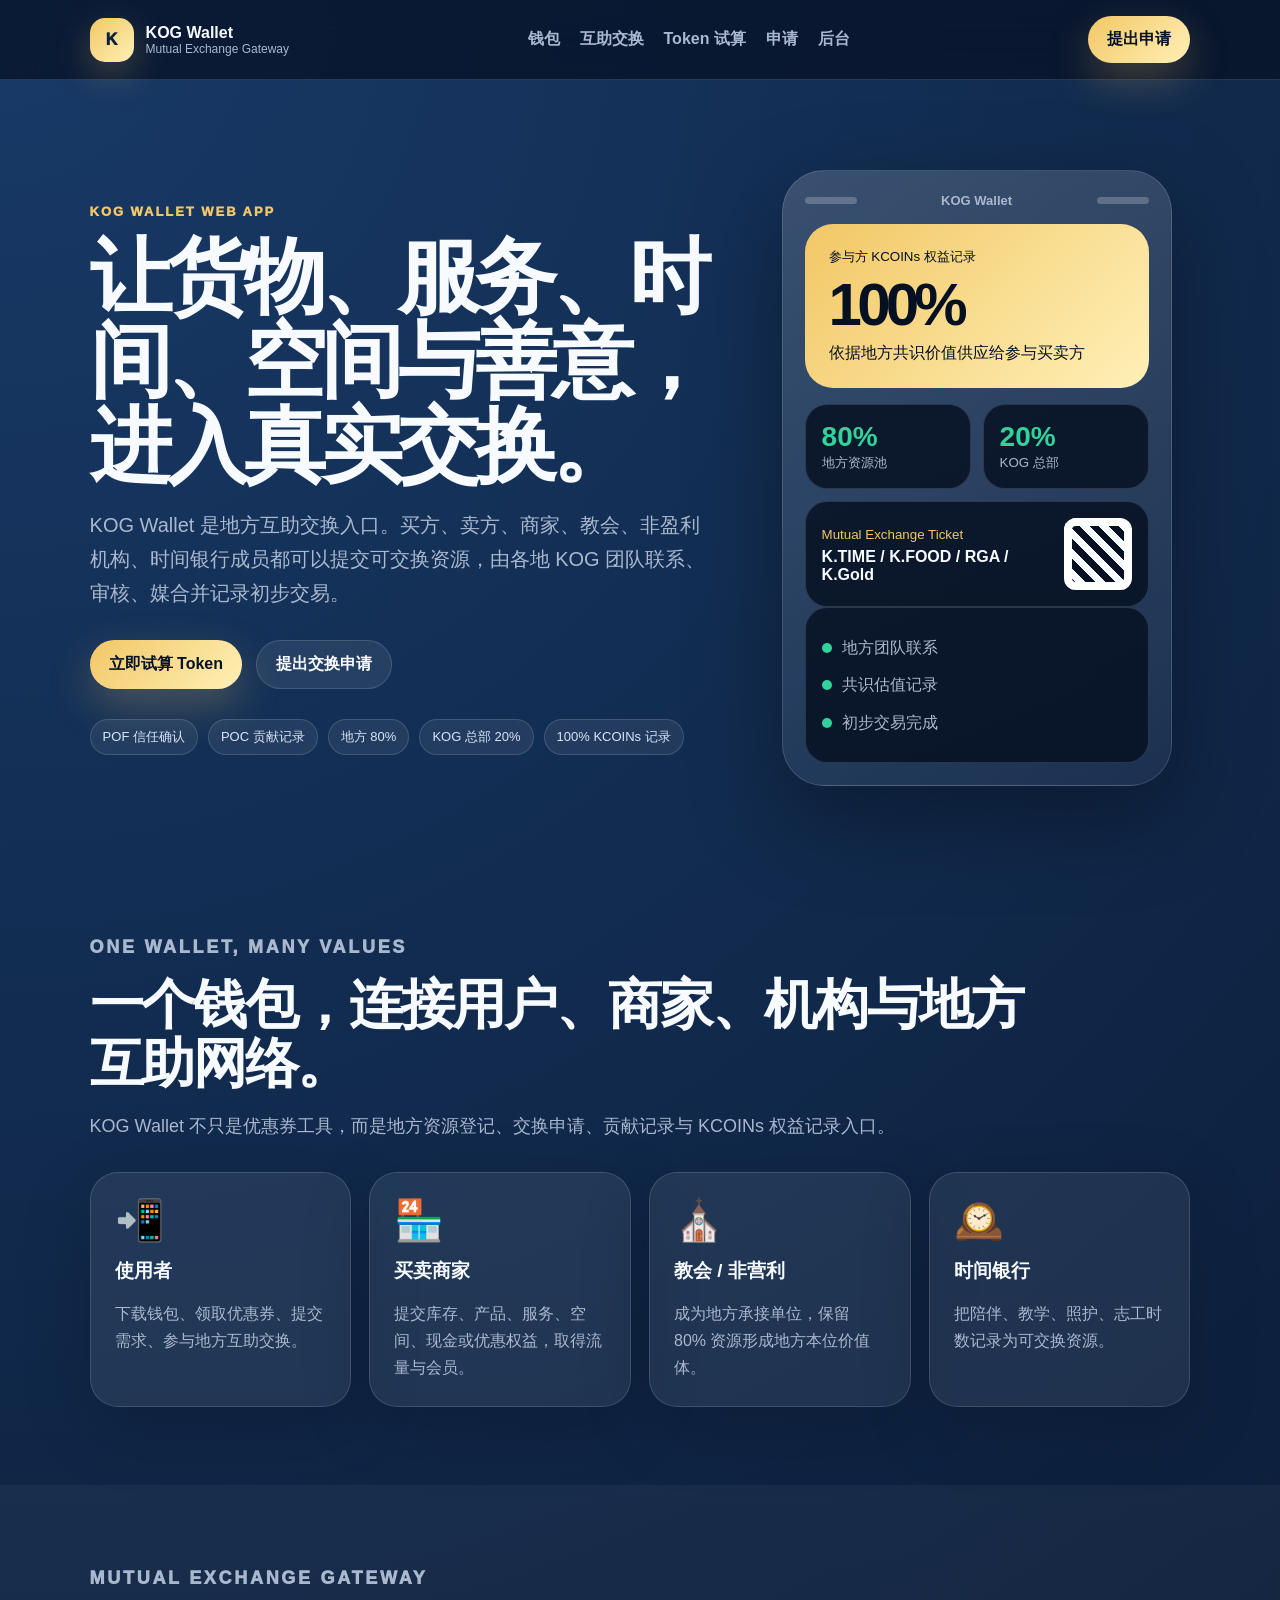
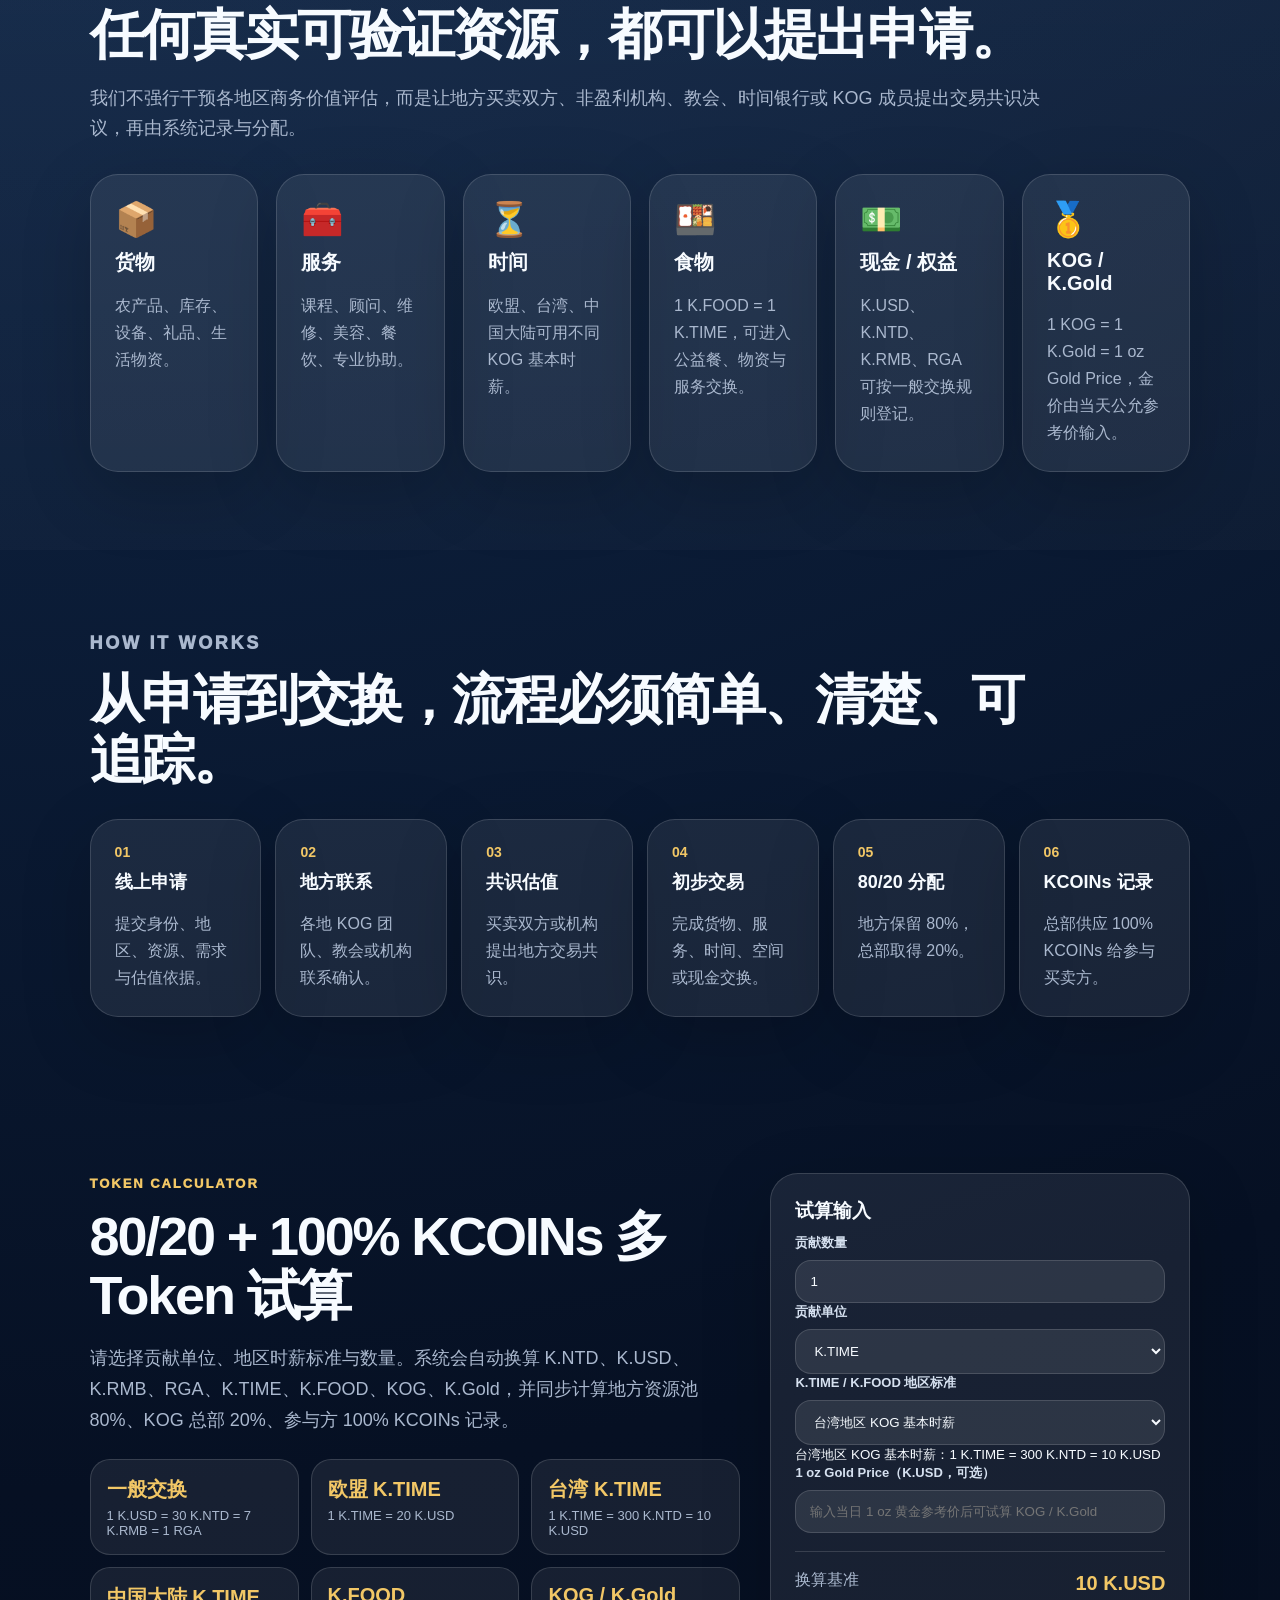
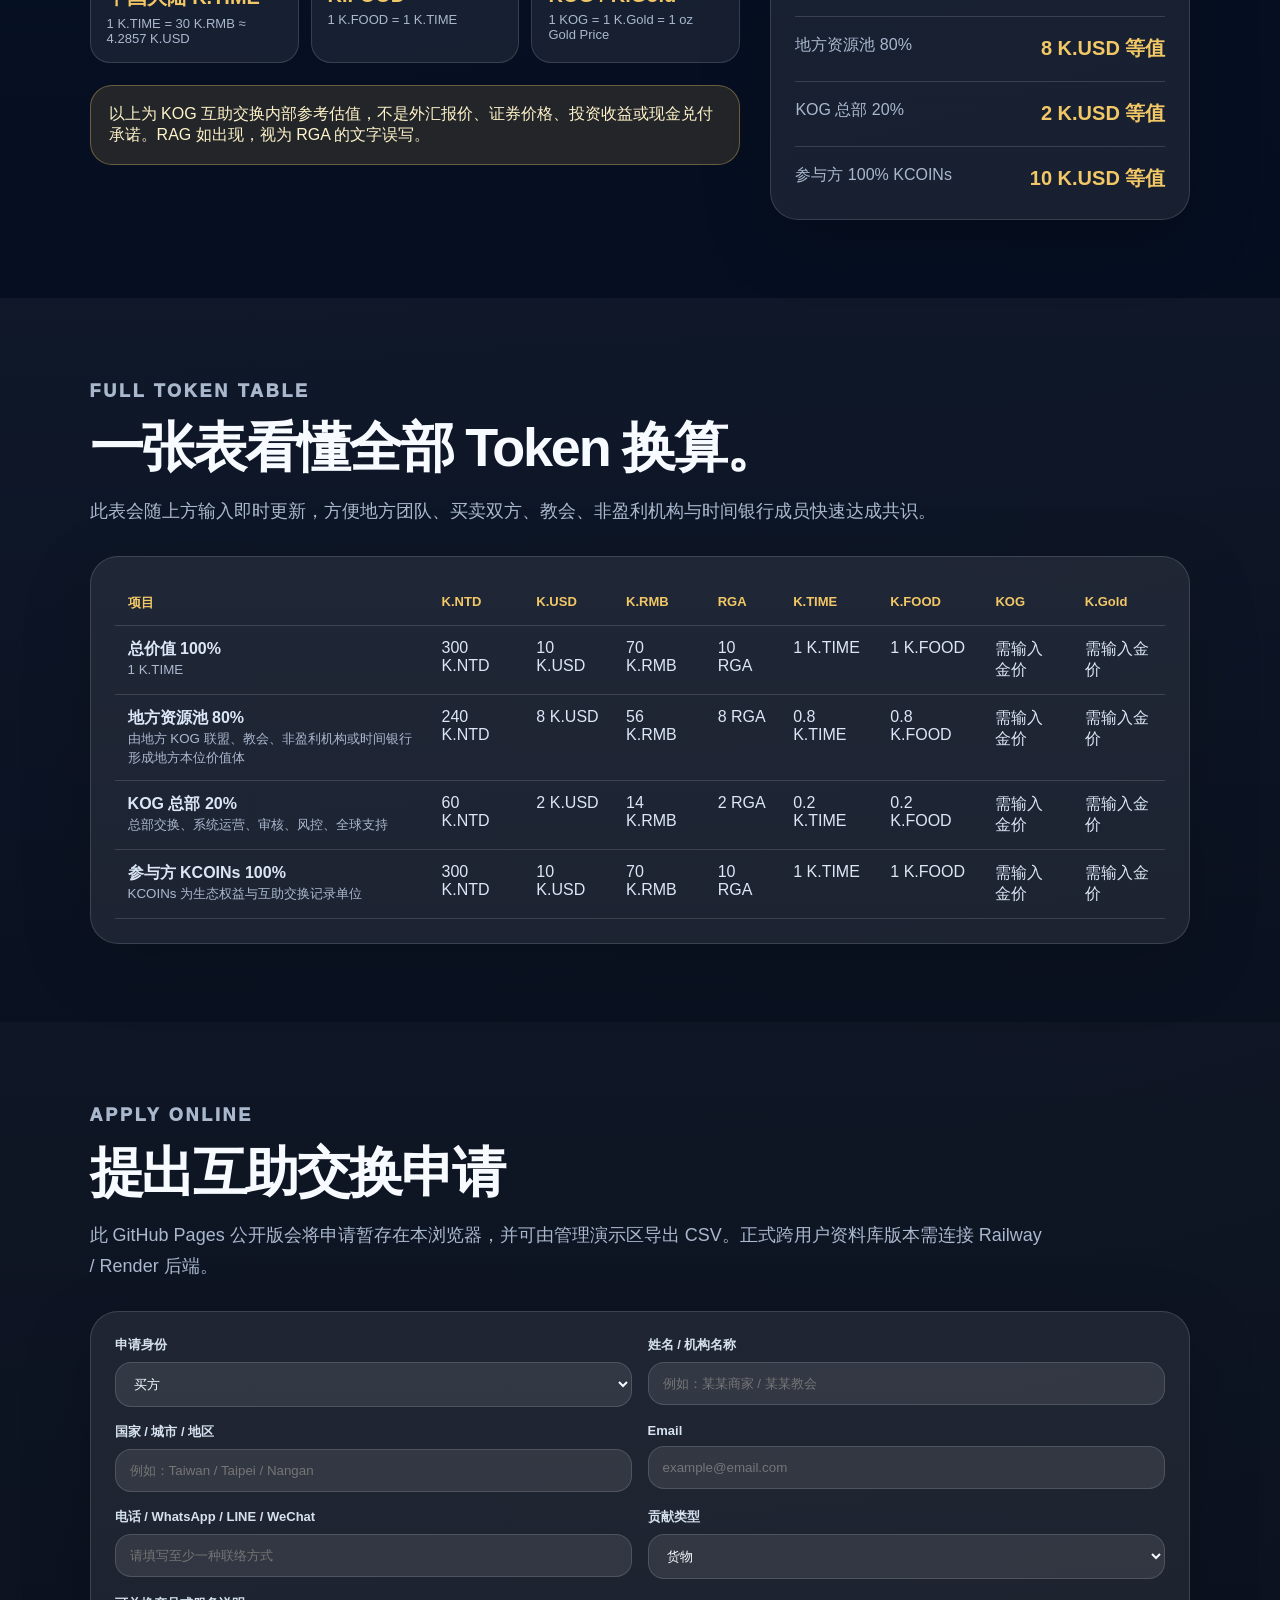
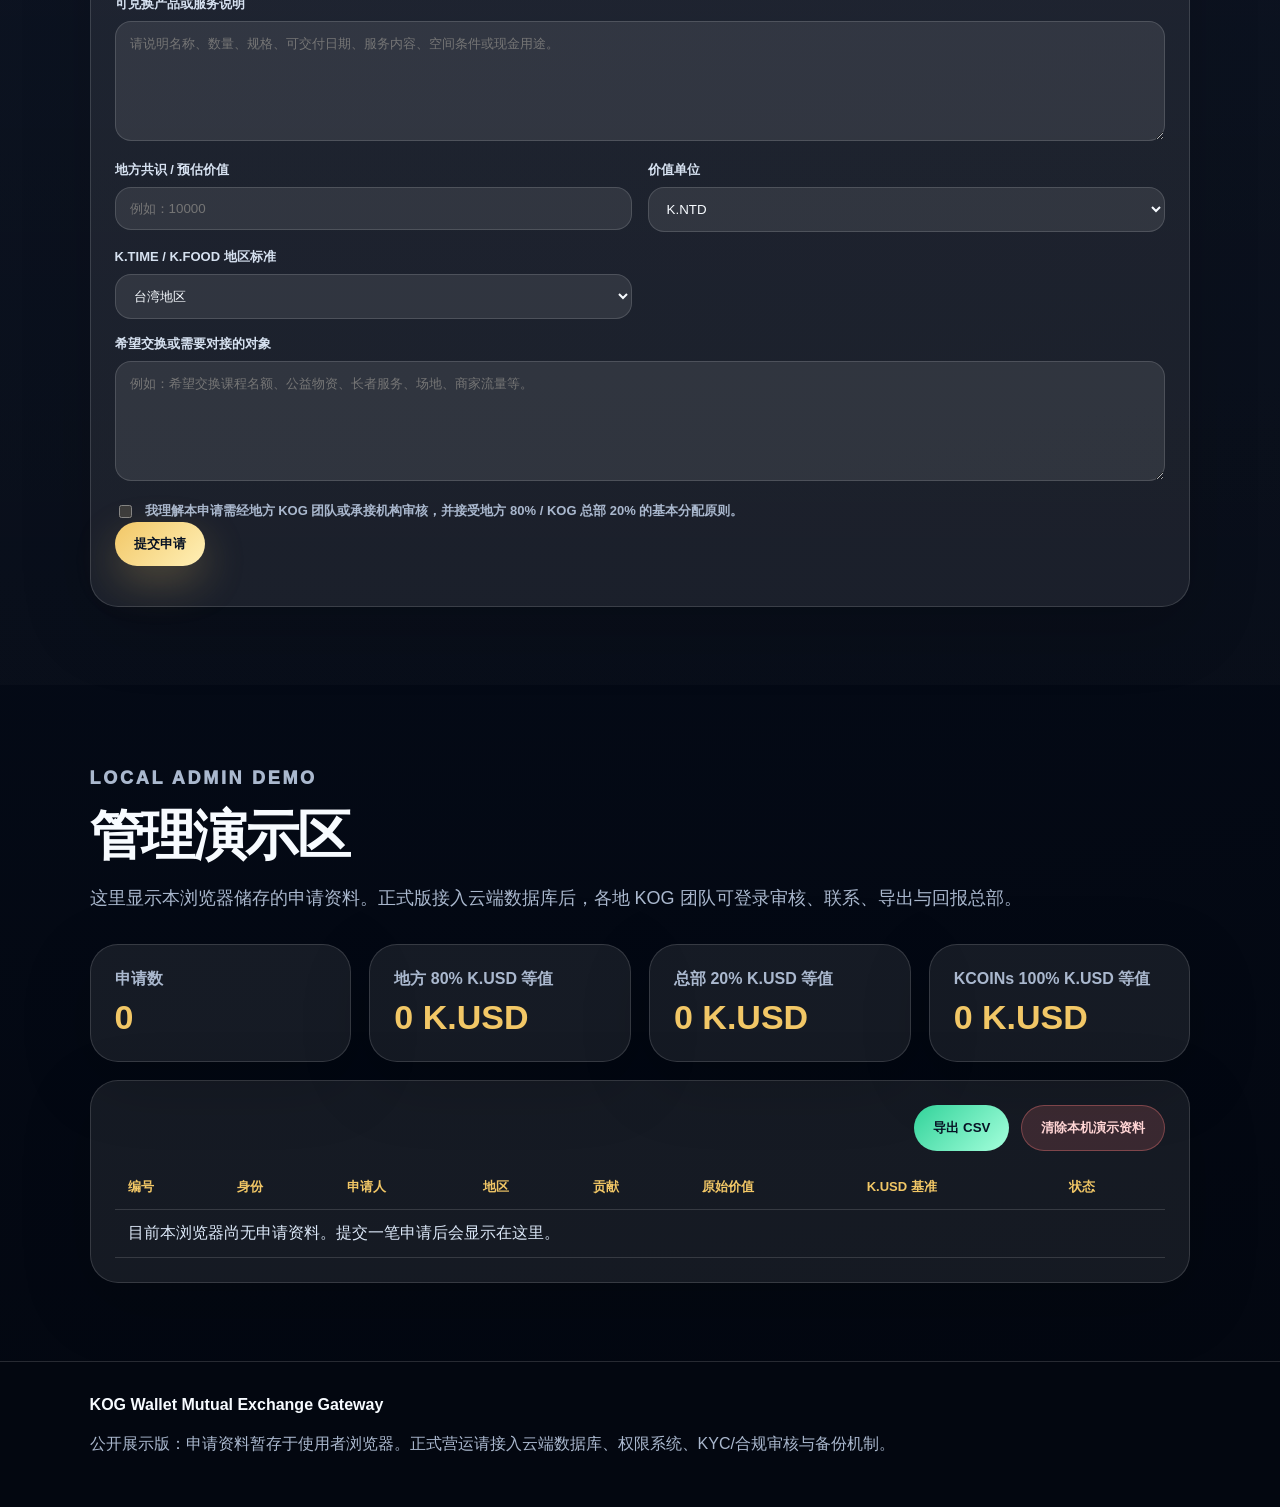
==== commit 2cb8d260: "Update KOG Wallet page for regional token calculator" ====
--- a/index.html
+++ b/index.html
@@ -3,23 +3,14 @@
 <head>
   <meta charset="UTF-8" />
   <meta name="viewport" content="width=device-width, initial-scale=1.0" />
-  <meta name="description" content="KOG Wallet 互助交换 Web App：K.NTD、K.USD、K.RMB、RGA、K.TIME、K.FOOD 多 Token 80/20 + 100% KCOINs 试算。" />
+  <meta name="description" content="KOG Wallet 互助交换 Web App：多 Token 试算、地方 80% / 总部 20% 分配、100% KCOINs 记录、KOG / K.Gold 参考单位。" />
   <title>KOG Wallet｜互助交换 Web App</title>
   <link rel="stylesheet" href="./styles.css" />
 </head>
 <body>
   <header class="nav">
-    <a class="brand" href="#top" aria-label="KOG Wallet 首页">
-      <span class="brand-mark">K</span>
-      <span><strong>KOG Wallet</strong><small>Mutual Exchange Gateway</small></span>
-    </a>
-    <nav class="nav-links" aria-label="主导航">
-      <a href="#wallet">钱包</a>
-      <a href="#exchange">互助交换</a>
-      <a href="#allocation">Token 试算</a>
-      <a href="#apply">申请</a>
-      <a href="#admin">后台</a>
-    </nav>
+    <a class="brand" href="#top" aria-label="KOG Wallet 首页"><span class="brand-mark">K</span><span><strong>KOG Wallet</strong><small>Mutual Exchange Gateway</small></span></a>
+    <nav class="nav-links" aria-label="主导航"><a href="#wallet">钱包</a><a href="#exchange">互助交换</a><a href="#allocation">Token 试算</a><a href="#apply">申请</a><a href="#admin">后台</a></nav>
     <a class="nav-cta" href="#apply">提出申请</a>
   </header>
 
@@ -29,48 +20,22 @@
         <p class="eyebrow">KOG Wallet Web App</p>
         <h1>让货物、服务、时间、空间与善意，进入真实交换。</h1>
         <p class="hero-text">KOG Wallet 是地方互助交换入口。买方、卖方、商家、教会、非盈利机构、时间银行成员都可以提交可交换资源，由各地 KOG 团队联系、审核、媒合并记录初步交易。</p>
-        <div class="hero-actions">
-          <a class="btn gold" href="#allocation">立即试算 Token</a>
-          <a class="btn ghost" href="#apply">提出交换申请</a>
-        </div>
-        <div class="trust-row">
-          <span>POF 信任确认</span><span>POC 贡献记录</span><span>地方 80%</span><span>KOG 总部 20%</span><span>100% KCOINs</span>
-        </div>
+        <div class="hero-actions"><a class="btn gold" href="#allocation">立即试算 Token</a><a class="btn ghost" href="#apply">提出交换申请</a></div>
+        <div class="trust-row"><span>POF 信任确认</span><span>POC 贡献记录</span><span>地方 80%</span><span>KOG 总部 20%</span><span>100% KCOINs 记录</span></div>
       </div>
       <div class="phone-wrap" aria-label="手机钱包视觉图">
         <div class="phone">
           <div class="phone-top"><span></span><b>KOG Wallet</b><span></span></div>
-          <div class="balance-card">
-            <small>多 Token 共识价值</small>
-            <strong>6</strong>
-            <span>K.NTD / K.USD / K.RMB / RGA / K.TIME / K.FOOD</span>
-          </div>
-          <div class="mini-grid">
-            <div><b>80%</b><small>地方资源池</small></div>
-            <div><b>20%</b><small>KOG 总部</small></div>
-          </div>
-          <div class="coupon-card">
-            <div>
-              <small>Internal Reference Rate</small>
-              <b>1 K.TIME = 1 K.FOOD = 20 K.USD</b>
-            </div>
-            <div class="qr"></div>
-          </div>
-          <div class="phone-list">
-            <p><span></span>地方团队联系</p>
-            <p><span></span>共识估值记录</p>
-            <p><span></span>初步交易完成</p>
-          </div>
+          <div class="balance-card"><small>参与方 KCOINs 权益记录</small><strong>100%</strong><span>依据地方共识价值供应给参与买卖方</span></div>
+          <div class="mini-grid"><div><b>80%</b><small>地方资源池</small></div><div><b>20%</b><small>KOG 总部</small></div></div>
+          <div class="coupon-card"><div><small>Mutual Exchange Ticket</small><b>K.TIME / K.FOOD / RGA / K.Gold</b></div><div class="qr"></div></div>
+          <div class="phone-list"><p><span></span>地方团队联系</p><p><span></span>共识估值记录</p><p><span></span>初步交易完成</p></div>
         </div>
       </div>
     </section>
 
     <section id="wallet" class="section">
-      <div class="section-head">
-        <p class="eyebrow">One wallet, many values</p>
-        <h2>一个钱包，连接用户、商家、机构与地方互助网络。</h2>
-        <p>KOG Wallet 不只是优惠券工具，而是地方资源登记、交换申请、贡献记录与 KCOINs 权益记录入口。</p>
-      </div>
+      <div class="section-head"><p class="eyebrow">One wallet, many values</p><h2>一个钱包，连接用户、商家、机构与地方互助网络。</h2><p>KOG Wallet 不只是优惠券工具，而是地方资源登记、交换申请、贡献记录与 KCOINs 权益记录入口。</p></div>
       <div class="cards four">
         <article class="card"><div class="icon">📲</div><h3>使用者</h3><p>下载钱包、领取优惠券、提交需求、参与地方互助交换。</p></article>
         <article class="card"><div class="icon">🏪</div><h3>买卖商家</h3><p>提交库存、产品、服务、空间、现金或优惠权益，取得流量与会员。</p></article>
@@ -80,26 +45,19 @@
     </section>
 
     <section id="exchange" class="section soft">
-      <div class="section-head">
-        <p class="eyebrow">Mutual Exchange Gateway</p>
-        <h2>任何真实可验证资源，都可以提出申请。</h2>
-        <p>系统不强行干预各地区商务价值评估，而是让地方买卖双方、非盈利机构、教会、时间银行或 KOG 成员提出交易共识决议，再由系统记录与分配。</p>
-      </div>
+      <div class="section-head"><p class="eyebrow">Mutual Exchange Gateway</p><h2>任何真实可验证资源，都可以提出申请。</h2><p>我们不强行干预各地区商务价值评估，而是让地方买卖双方、非盈利机构、教会、时间银行或 KOG 成员提出交易共识决议，再由系统记录与分配。</p></div>
       <div class="resource-grid">
         <article><span>📦</span><b>货物</b><p>农产品、库存、设备、礼品、生活物资。</p></article>
         <article><span>🧰</span><b>服务</b><p>课程、顾问、维修、美容、餐饮、专业协助。</p></article>
-        <article><span>⏳</span><b>时间</b><p>陪伴、课辅、翻译、接送、志工时数。</p></article>
-        <article><span>🏛️</span><b>空间</b><p>教室、会议室、展位、店面、活动空间。</p></article>
-        <article><span>💵</span><b>现金</b><p>奉献、赞助、合作款、地方公益支持。</p></article>
-        <article><span>🎟️</span><b>权益</b><p>优惠券、体验券、会员权益、课程名额。</p></article>
+        <article><span>⏳</span><b>时间</b><p>欧盟、台湾、中国大陆可用不同 KOG 基本时薪。</p></article>
+        <article><span>🍱</span><b>食物</b><p>1 K.FOOD = 1 K.TIME，可进入公益餐、物资与服务交换。</p></article>
+        <article><span>💵</span><b>现金 / 权益</b><p>K.USD、K.NTD、K.RMB、RGA 可按一般交换规则登记。</p></article>
+        <article><span>🥇</span><b>KOG / K.Gold</b><p>1 KOG = 1 K.Gold = 1 oz Gold Price，金价由当天公允参考价输入。</p></article>
       </div>
     </section>
 
     <section id="flow" class="section">
-      <div class="section-head">
-        <p class="eyebrow">How it works</p>
-        <h2>从申请到交换，流程必须简单、清楚、可追踪。</h2>
-      </div>
+      <div class="section-head"><p class="eyebrow">How it works</p><h2>从申请到交换，流程必须简单、清楚、可追踪。</h2></div>
       <div class="flow">
         <div><b>01</b><span>线上申请</span><p>提交身份、地区、资源、需求与估值依据。</p></div>
         <div><b>02</b><span>地方联系</span><p>各地 KOG 团队、教会或机构联系确认。</p></div>
@@ -114,61 +72,35 @@
       <div>
         <p class="eyebrow">Token Calculator</p>
         <h2>80/20 + 100% KCOINs 多 Token 试算</h2>
-        <p class="lead">请选择贡献价值单位并输入数量。系统会自动换算 K.NTD、K.USD、K.RMB、RGA、K.TIME、K.FOOD，并同步计算地方资源池 80%、KOG 总部 20%、参与方 100% KCOINs 记录。</p>
+        <p class="lead">请选择贡献单位、地区时薪标准与数量。系统会自动换算 K.NTD、K.USD、K.RMB、RGA、K.TIME、K.FOOD、KOG、K.Gold，并同步计算地方资源池 80%、KOG 总部 20%、参与方 100% KCOINs 记录。</p>
         <div class="rate-grid">
-          <div><b>1 RGA</b><span>= 1 K.USD</span></div>
-          <div><b>1 K.TIME</b><span>= 20 K.USD 欧盟地区</span></div>
-          <div><b>1 K.TIME</b><span>= 300 K.NTD 台湾地区</span></div>
-          <div><b>1 K.TIME</b><span>= 30 K.RMB</span></div>
-          <div><b>1 K.FOOD</b><span>= 1 K.TIME</span></div>
-          <div><b>KCOINs</b><span>= 100% 贡献等值记录</span></div>
+          <div><b>一般交换</b><span>1 K.USD = 30 K.NTD = 7 K.RMB = 1 RGA</span></div>
+          <div><b>欧盟 K.TIME</b><span>1 K.TIME = 20 K.USD</span></div>
+          <div><b>台湾 K.TIME</b><span>1 K.TIME = 300 K.NTD = 10 K.USD</span></div>
+          <div><b>中国大陆 K.TIME</b><span>1 K.TIME = 30 K.RMB ≈ 4.2857 K.USD</span></div>
+          <div><b>K.FOOD</b><span>1 K.FOOD = 1 K.TIME</span></div>
+          <div><b>KOG / K.Gold</b><span>1 KOG = 1 K.Gold = 1 oz Gold Price</span></div>
         </div>
-        <div class="notice">以上为 KOG 互助交换内部参考估值，不是外汇报价、证券价格、投资收益或现金兑付承诺。</div>
+        <div class="notice">以上为 KOG 互助交换内部参考估值，不是外汇报价、证券价格、投资收益或现金兑付承诺。RAG 如出现，视为 RGA 的文字误写。</div>
       </div>
       <div class="calculator card">
         <h3>试算输入</h3>
-        <label for="valueInput">贡献数量</label>
-        <input id="valueInput" type="number" min="0" step="0.01" value="1" />
-        <label for="currencyInput">贡献单位</label>
-        <select id="currencyInput">
-          <option>K.TIME</option>
-          <option>K.FOOD</option>
-          <option>K.USD</option>
-          <option>RGA</option>
-          <option>K.NTD</option>
-          <option>K.RMB</option>
-        </select>
-        <div class="calc-summary">
-          <p><span>换算基准</span><b id="baseValue">20 K.USD</b></p>
-          <p><span>地方资源池 80%</span><b id="localValue">16 K.USD</b></p>
-          <p><span>KOG 总部 20%</span><b id="hqValue">4 K.USD</b></p>
-          <p><span>参与方 100% KCOINs</span><b id="kcoinValue">20 K.USD 等值</b></p>
-        </div>
+        <label for="valueInput">贡献数量</label><input id="valueInput" type="number" min="0" step="0.01" value="1" />
+        <label for="currencyInput">贡献单位</label><select id="currencyInput"><option>K.TIME</option><option>K.FOOD</option><option>K.USD</option><option>RGA</option><option>K.NTD</option><option>K.RMB</option><option>KOG</option><option>K.Gold</option></select>
+        <label for="regionInput">K.TIME / K.FOOD 地区标准</label><select id="regionInput"><option value="eu">欧盟地区 KOG 基本时薪</option><option value="taiwan" selected>台湾地区 KOG 基本时薪</option><option value="china">中国大陆地区 KOG 基本时薪</option></select>
+        <small id="regionRule" class="hint">台湾地区 KOG 基本时薪：1 K.TIME = 300 K.NTD = 10 K.USD</small>
+        <label for="goldPriceInput">1 oz Gold Price（K.USD，可选）</label><input id="goldPriceInput" type="number" min="0" step="0.01" placeholder="输入当日 1 oz 黄金参考价后可试算 KOG / K.Gold" />
+        <div class="calc-summary"><p><span>换算基准</span><b id="baseValue">10 K.USD</b></p><p><span>地方资源池 80%</span><b id="localValue">8 K.USD</b></p><p><span>KOG 总部 20%</span><b id="hqValue">2 K.USD</b></p><p><span>参与方 100% KCOINs</span><b id="kcoinValue">10 K.USD 等值</b></p></div>
       </div>
     </section>
 
     <section class="section soft">
-      <div class="section-head">
-        <p class="eyebrow">Full token table</p>
-        <h2>一张表看懂全部 Token 换算。</h2>
-        <p>此表会随上方输入即时更新，方便地方团队、买卖双方、教会、非盈利机构与时间银行成员快速达成共识。</p>
-      </div>
-      <div class="table-card card">
-        <div class="table-wrap">
-          <table>
-            <thead><tr><th>项目</th><th>K.NTD</th><th>K.USD</th><th>K.RMB</th><th>RGA</th><th>K.TIME</th><th>K.FOOD</th></tr></thead>
-            <tbody id="tokenTable"></tbody>
-          </table>
-        </div>
-      </div>
+      <div class="section-head"><p class="eyebrow">Full token table</p><h2>一张表看懂全部 Token 换算。</h2><p>此表会随上方输入即时更新，方便地方团队、买卖双方、教会、非盈利机构与时间银行成员快速达成共识。</p></div>
+      <div class="table-card card"><div class="table-wrap"><table><thead><tr><th>项目</th><th>K.NTD</th><th>K.USD</th><th>K.RMB</th><th>RGA</th><th>K.TIME</th><th>K.FOOD</th><th>KOG</th><th>K.Gold</th></tr></thead><tbody id="tokenTable"></tbody></table></div></div>
     </section>
 
     <section id="apply" class="section soft">
-      <div class="section-head">
-        <p class="eyebrow">Apply online</p>
-        <h2>提出互助交换申请</h2>
-        <p>此 GitHub Pages 公开版会将申请暂存在本浏览器，并可由管理演示区导出 CSV。正式跨用户资料库版本需连接 Railway / Render 后端。</p>
-      </div>
+      <div class="section-head"><p class="eyebrow">Apply online</p><h2>提出互助交换申请</h2><p>此 GitHub Pages 公开版会将申请暂存在本浏览器，并可由管理演示区导出 CSV。正式跨用户资料库版本需连接 Railway / Render 后端。</p></div>
       <form id="applicationForm" class="apply-form card">
         <div class="form-grid">
           <div class="field"><label>申请身份</label><select name="type" required><option>买方</option><option>卖方</option><option>买卖双方</option><option>个人</option><option>商家</option><option>企业</option><option>教会</option><option>非盈利机构</option><option>时间银行成员</option><option>KOG 地方团队</option></select></div>
@@ -178,48 +110,24 @@
           <div class="field"><label>电话 / WhatsApp / LINE / WeChat</label><input name="contact" placeholder="请填写至少一种联络方式" /></div>
           <div class="field"><label>贡献类型</label><select name="contributionType"><option>货物</option><option>服务</option><option>时间</option><option>空间</option><option>现金</option><option>优惠权益</option><option>特殊资产，需合规审核</option></select></div>
           <div class="field full"><label>可兑换产品或服务说明</label><textarea name="description" required placeholder="请说明名称、数量、规格、可交付日期、服务内容、空间条件或现金用途。"></textarea></div>
-          <div class="field"><label>地方共识 / 预估价值</label><input name="value" type="number" min="0" placeholder="例如：1" /></div>
-          <div class="field"><label>价值单位</label><select name="currency"><option>K.TIME</option><option>K.FOOD</option><option>K.USD</option><option>RGA</option><option>K.NTD</option><option>K.RMB</option></select></div>
+          <div class="field"><label>地方共识 / 预估价值</label><input name="value" type="number" min="0" placeholder="例如：10000" /></div>
+          <div class="field"><label>价值单位</label><select name="currency"><option>K.NTD</option><option>K.USD</option><option>K.RMB</option><option>RGA</option><option>K.TIME</option><option>K.FOOD</option><option>KOG</option><option>K.Gold</option></select></div>
+          <div class="field"><label>K.TIME / K.FOOD 地区标准</label><select name="region"><option value="eu">欧盟地区</option><option value="taiwan" selected>台湾地区</option><option value="china">中国大陆地区</option></select></div>
           <div class="field full"><label>希望交换或需要对接的对象</label><textarea name="request" placeholder="例如：希望交换课程名额、公益物资、长者服务、场地、商家流量等。"></textarea></div>
           <div class="field full check"><input id="accept" name="accept" type="checkbox" required /><label for="accept">我理解本申请需经地方 KOG 团队或承接机构审核，并接受地方 80% / KOG 总部 20% 的基本分配原则。</label></div>
         </div>
-        <button class="btn gold" type="submit">提交申请</button>
-        <p id="formMessage" class="form-message" role="status"></p>
+        <button class="btn gold" type="submit">提交申请</button><p id="formMessage" class="form-message" role="status"></p>
       </form>
     </section>
 
     <section id="admin" class="section">
-      <div class="section-head">
-        <p class="eyebrow">Local demo dashboard</p>
-        <h2>本浏览器申请资料管理演示</h2>
-        <p>公开静态版只适合展示与单机测试。正式营运请使用后端资料库版集中管理所有申请。</p>
-      </div>
-      <div class="dashboard-grid">
-        <article class="card stat"><span>申请数</span><b id="totalApps">0</b></article>
-        <article class="card stat"><span>地方 80%（K.USD等值）</span><b id="totalLocal">0</b></article>
-        <article class="card stat"><span>总部 20%（K.USD等值）</span><b id="totalHq">0</b></article>
-        <article class="card stat"><span>KCOINs 100%（K.USD等值）</span><b id="totalKcoin">0</b></article>
-      </div>
-      <div class="table-card card">
-        <div class="table-actions">
-          <button id="exportCsv" class="btn green">导出 CSV</button>
-          <button id="clearData" class="btn danger">清除本机资料</button>
-        </div>
-        <div class="table-wrap">
-          <table>
-            <thead><tr><th>编号</th><th>身份</th><th>名称</th><th>地区</th><th>贡献</th><th>价值</th><th>状态</th></tr></thead>
-            <tbody id="applicationsTable"></tbody>
-          </table>
-        </div>
-      </div>
+      <div class="section-head"><p class="eyebrow">Local admin demo</p><h2>管理演示区</h2><p>这里显示本浏览器储存的申请资料。正式版接入云端数据库后，各地 KOG 团队可登录审核、联系、导出与回报总部。</p></div>
+      <div class="dashboard-grid"><article class="card stat"><span>申请数</span><b id="totalApps">0</b></article><article class="card stat"><span>地方 80% K.USD 等值</span><b id="totalLocal">0</b></article><article class="card stat"><span>总部 20% K.USD 等值</span><b id="totalHq">0</b></article><article class="card stat"><span>KCOINs 100% K.USD 等值</span><b id="totalKcoin">0</b></article></div>
+      <div class="table-card card"><div class="table-actions"><button class="btn green" id="exportCsv">导出 CSV</button><button class="btn danger" id="clearData">清除本机演示资料</button></div><div class="table-wrap"><table><thead><tr><th>编号</th><th>身份</th><th>申请人</th><th>地区</th><th>贡献</th><th>原始价值</th><th>K.USD 基准</th><th>状态</th></tr></thead><tbody id="applicationsTable"></tbody></table></div></div>
     </section>
   </main>
 
-  <footer class="footer">
-    <b>KOG Wallet Mutual Exchange Gateway</b>
-    <p>KCOINs / K.NTD / K.USD / K.RMB / RGA / K.TIME / K.FOOD 在本系统中作为生态权益、优惠券、互助交换与记录单位，不应表述为固定投资收益、保证现金兑付或证券化承诺。</p>
-  </footer>
-
+  <footer class="footer"><b>KOG Wallet Mutual Exchange Gateway</b><p>公开展示版：申请资料暂存于使用者浏览器。正式营运请接入云端数据库、权限系统、KYC/合规审核与备份机制。</p></footer>
   <script src="./app.js"></script>
 </body>
-</html>
+</html>
--- a/styles.css
+++ b/styles.css
@@ -1 +1 @@
-:root{color-scheme:dark;--bg:#061023;--bg2:#0d1d35;--card:rgba(255,255,255,.075);--card2:rgba(255,255,255,.11);--line:rgba(255,255,255,.14);--text:#f7fbff;--muted:#aab8ce;--gold:#f2c766;--gold2:#fff0b7;--green:#32d39a;--blue:#7ab7ff;--danger:#ff7b7b;--shadow:0 30px 90px rgba(0,0,0,.35)}*{box-sizing:border-box}html{scroll-behavior:smooth}body{margin:0;font-family:-apple-system,BlinkMacSystemFont,"Segoe UI","Noto Sans SC","PingFang SC",Arial,sans-serif;background:radial-gradient(circle at top left,#183a67,#061023 48%,#030710 100%);color:var(--text)}a{color:inherit;text-decoration:none}p{line-height:1.7}.nav{position:sticky;top:0;z-index:20;display:flex;align-items:center;justify-content:space-between;gap:22px;padding:16px 7vw;background:rgba(6,16,35,.72);backdrop-filter:blur(18px);border-bottom:1px solid var(--line)}.brand{display:flex;align-items:center;gap:12px}.brand-mark{width:44px;height:44px;border-radius:15px;display:grid;place-items:center;background:linear-gradient(135deg,var(--gold),var(--gold2));color:#09203b;font-weight:950;box-shadow:0 12px 35px rgba(242,199,102,.25)}.brand strong{display:block}.brand small{display:block;color:var(--muted);font-size:12px}.nav-links{display:flex;gap:20px;color:var(--muted);font-weight:700}.nav-links a:hover{color:var(--gold)}.nav-cta,.btn{display:inline-flex;align-items:center;justify-content:center;border:0;border-radius:999px;padding:13px 19px;font-weight:900;cursor:pointer;transition:.2s ease;background:rgba(255,255,255,.12);color:var(--text)}.nav-cta,.btn.gold{background:linear-gradient(135deg,var(--gold),var(--gold2));color:#071224;box-shadow:0 16px 42px rgba(242,199,102,.25)}.btn.green{background:linear-gradient(135deg,var(--green),#a5ffdc);color:#071224}.btn.ghost{border:1px solid var(--line);background:rgba(255,255,255,.08)}.btn.danger{background:rgba(255,123,123,.16);border:1px solid rgba(255,123,123,.35);color:#ffd4d4}.btn:hover,.nav-cta:hover{transform:translateY(-2px)}.hero{display:grid;grid-template-columns:minmax(0,1.1fr) minmax(320px,.75fr);gap:46px;align-items:center;padding:78px 7vw 56px;min-height:86vh}.eyebrow{margin:0 0 12px;color:var(--gold);letter-spacing:.15em;text-transform:uppercase;font-size:13px;font-weight:950}.hero h1{font-size:clamp(42px,6.4vw,82px);line-height:1.03;margin:0 0 20px;letter-spacing:-.06em;max-width:980px}.hero-text{font-size:20px;color:var(--muted);max-width:800px}.hero-actions{display:flex;flex-wrap:wrap;gap:14px;margin:30px 0}.trust-row{display:flex;flex-wrap:wrap;gap:10px;margin-top:18px}.trust-row span,.pill{border:1px solid var(--line);background:rgba(255,255,255,.07);border-radius:999px;padding:8px 12px;color:#d8e5f7;font-size:13px}.phone-wrap{display:grid;place-items:center}.phone{width:min(390px,100%);border:1px solid var(--line);border-radius:42px;background:linear-gradient(160deg,rgba(255,255,255,.16),rgba(255,255,255,.05));padding:22px;box-shadow:var(--shadow)}.phone-top{display:flex;justify-content:space-between;align-items:center;color:var(--muted);font-size:13px;margin-bottom:16px}.phone-top span{width:52px;height:7px;border-radius:99px;background:rgba(255,255,255,.22)}.balance-card{border-radius:28px;background:linear-gradient(135deg,var(--gold),var(--gold2));color:#061023;padding:24px;margin-bottom:16px}.balance-card small,.balance-card span{display:block}.balance-card strong{display:block;font-size:60px;letter-spacing:-.08em;margin:4px 0}.mini-grid{display:grid;grid-template-columns:1fr 1fr;gap:12px}.mini-grid div,.coupon-card,.phone-list{border:1px solid var(--line);background:rgba(5,15,32,.82);border-radius:22px;padding:16px}.mini-grid b{display:block;font-size:28px;color:var(--green)}.mini-grid small{color:var(--muted)}.coupon-card{display:flex;justify-content:space-between;gap:12px;align-items:center;margin-top:12px}.coupon-card small{color:var(--gold)}.coupon-card b{display:block;margin-top:5px}.qr{width:72px;height:72px;border-radius:12px;background:repeating-linear-gradient(45deg,#f7fbff 0 7px,#061023 7px 14px);box-shadow:inset 0 0 0 8px #fff}.phone-list p{margin:10px 0;color:var(--muted)}.phone-list span{display:inline-block;width:10px;height:10px;border-radius:50%;background:var(--green);margin-right:10px}.section{padding:78px 7vw}.section.soft{background:linear-gradient(180deg,rgba(255,255,255,.04),rgba(255,255,255,.02))}.section-head{max-width:960px;margin-bottom:30px}.section h2{font-size:clamp(32px,4.4vw,54px);line-height:1.1;letter-spacing:-.04em;margin:0 0 14px}.section-head p,.lead{color:var(--muted);font-size:18px}.cards,.resource-grid,.dashboard-grid{display:grid;gap:18px}.cards.four{grid-template-columns:repeat(4,minmax(0,1fr))}.card,.resource-grid article,.flow div{border:1px solid var(--line);background:var(--card);border-radius:28px;padding:24px;box-shadow:0 20px 70px rgba(0,0,0,.18)}.card h3{margin:0 0 10px}.card p,.resource-grid p,.flow p{color:var(--muted);margin-bottom:0}.icon{font-size:40px;margin-bottom:14px}.resource-grid{grid-template-columns:repeat(6,minmax(0,1fr))}.resource-grid article span{font-size:34px;display:block;margin-bottom:10px}.resource-grid article b{font-size:20px}.flow{display:grid;grid-template-columns:repeat(6,minmax(0,1fr));gap:14px}.flow b{display:block;color:var(--gold);font-size:14px;margin-bottom:10px}.flow span{display:block;font-size:18px;font-weight:900}.split-section{display:grid;grid-template-columns:minmax(0,1fr) 420px;gap:30px;align-items:start}.notice{border:1px solid rgba(242,199,102,.35);background:rgba(242,199,102,.12);border-radius:22px;padding:18px;color:#fff3c9;margin-top:22px}.calculator label,.field label{display:block;color:#d6e1f0;font-size:13px;font-weight:900;margin:0 0 8px}input,select,textarea{width:100%;border:1px solid var(--line);border-radius:16px;padding:13px 14px;background:rgba(255,255,255,.09);color:var(--text);outline:none}select option{color:#061023}textarea{min-height:120px;resize:vertical}.calc-results{margin-top:18px}.calc-results p{display:flex;justify-content:space-between;gap:14px;border-top:1px solid var(--line);padding-top:14px;color:var(--muted)}.calc-results b{color:var(--gold);font-size:22px}.apply-form{max-width:1100px}.form-grid{display:grid;grid-template-columns:repeat(2,minmax(0,1fr));gap:16px}.field.full{grid-column:1/-1}.check{display:flex;gap:10px;align-items:flex-start}.check input{width:auto;margin-top:4px}.check label{margin:0;color:var(--muted);line-height:1.6}.form-message{font-weight:800}.form-message.success{color:var(--green)}.form-message.error{color:var(--danger)}.dashboard-grid{grid-template-columns:repeat(4,minmax(0,1fr));margin-bottom:18px}.stat span{display:block;color:var(--muted);font-weight:800}.stat b{display:block;font-size:34px;color:var(--gold);margin-top:8px}.table-card{overflow:hidden}.table-actions{display:flex;gap:12px;justify-content:flex-end;margin-bottom:14px}.table-wrap{overflow:auto}table{width:100%;border-collapse:collapse;min-width:900px}th,td{padding:13px;border-bottom:1px solid var(--line);text-align:left;vertical-align:top}th{color:var(--gold);font-size:13px}td{color:#dbe7f7}.footer{border-top:1px solid var(--line);padding:34px 7vw;color:var(--muted);background:#030710}.footer b{color:var(--text)}@media(max-width:1100px){.hero,.split-section{grid-template-columns:1fr}.phone-wrap{justify-content:start}.cards.four,.dashboard-grid{grid-template-columns:repeat(2,1fr)}.resource-grid,.flow{grid-template-columns:repeat(3,1fr)}}@media(max-width:760px){.nav-links{display:none}.hero{padding-top:46px}.hero h1{font-size:42px}.cards.four,.resource-grid,.flow,.dashboard-grid,.form-grid{grid-template-columns:1fr}.section{padding:58px 6vw}.hero{padding-left:6vw;padding-right:6vw}.nav{padding-left:6vw;padding-right:6vw}.nav-cta{display:none}.phone{border-radius:30px}.table-actions{justify-content:flex-start;flex-wrap:wrap}}+:root{color-scheme:dark;--bg:#061023;--card:rgba(255,255,255,.075);--line:rgba(255,255,255,.14);--text:#f7fbff;--muted:#aab8ce;--gold:#f2c766;--gold2:#fff0b7;--green:#32d39a;--danger:#ff7b7b;--shadow:0 30px 90px rgba(0,0,0,.35)}*{box-sizing:border-box}html{scroll-behavior:smooth}body{margin:0;font-family:-apple-system,BlinkMacSystemFont,"Segoe UI","Noto Sans SC","PingFang SC",Arial,sans-serif;background:radial-gradient(circle at top left,#183a67,#061023 48%,#030710 100%);color:var(--text)}a{color:inherit;text-decoration:none}p{line-height:1.7}.nav{position:sticky;top:0;z-index:20;display:flex;align-items:center;justify-content:space-between;gap:22px;padding:16px 7vw;background:rgba(6,16,35,.72);backdrop-filter:blur(18px);border-bottom:1px solid var(--line)}.brand{display:flex;align-items:center;gap:12px}.brand-mark{width:44px;height:44px;border-radius:15px;display:grid;place-items:center;background:linear-gradient(135deg,var(--gold),var(--gold2));color:#09203b;font-weight:950;box-shadow:0 12px 35px rgba(242,199,102,.25)}.brand strong{display:block}.brand small{display:block;color:var(--muted);font-size:12px}.nav-links{display:flex;gap:20px;color:var(--muted);font-weight:700}.nav-links a:hover{color:var(--gold)}.nav-cta,.btn{display:inline-flex;align-items:center;justify-content:center;border:0;border-radius:999px;padding:13px 19px;font-weight:900;cursor:pointer;transition:.2s ease;background:rgba(255,255,255,.12);color:var(--text)}.nav-cta,.btn.gold{background:linear-gradient(135deg,var(--gold),var(--gold2));color:#071224;box-shadow:0 16px 42px rgba(242,199,102,.25)}.btn.green{background:linear-gradient(135deg,var(--green),#a5ffdc);color:#071224}.btn.ghost{border:1px solid var(--line);background:rgba(255,255,255,.08)}.btn.danger{background:rgba(255,123,123,.16);border:1px solid rgba(255,123,123,.35);color:#ffd4d4}.btn:hover,.nav-cta:hover{transform:translateY(-2px)}.hero{display:grid;grid-template-columns:minmax(0,1.1fr) minmax(320px,.75fr);gap:46px;align-items:center;padding:78px 7vw 56px;min-height:86vh}.eyebrow{margin:0 0 12px;color:var(--gold);letter-spacing:.15em;text-transform:uppercase;font-size:13px;font-weight:950}.hero h1{font-size:clamp(42px,6.4vw,82px);line-height:1.03;margin:0 0 20px;letter-spacing:-.06em;max-width:980px}.hero-text{font-size:20px;color:var(--muted);max-width:800px}.hero-actions{display:flex;flex-wrap:wrap;gap:14px;margin:30px 0}.trust-row{display:flex;flex-wrap:wrap;gap:10px;margin-top:18px}.trust-row span,.pill{border:1px solid var(--line);background:rgba(255,255,255,.07);border-radius:999px;padding:8px 12px;color:#d8e5f7;font-size:13px}.phone-wrap{display:grid;place-items:center}.phone{width:min(390px,100%);border:1px solid var(--line);border-radius:42px;background:linear-gradient(160deg,rgba(255,255,255,.16),rgba(255,255,255,.05));padding:22px;box-shadow:var(--shadow)}.phone-top{display:flex;justify-content:space-between;align-items:center;color:var(--muted);font-size:13px;margin-bottom:16px}.phone-top span{width:52px;height:7px;border-radius:99px;background:rgba(255,255,255,.22)}.balance-card{border-radius:28px;background:linear-gradient(135deg,var(--gold),var(--gold2));color:#061023;padding:24px;margin-bottom:16px}.balance-card small,.balance-card span{display:block}.balance-card strong{display:block;font-size:60px;letter-spacing:-.08em;margin:4px 0}.mini-grid{display:grid;grid-template-columns:1fr 1fr;gap:12px}.mini-grid div,.coupon-card,.phone-list{border:1px solid var(--line);background:rgba(5,15,32,.82);border-radius:22px;padding:16px}.mini-grid b{display:block;font-size:28px;color:var(--green)}.mini-grid small{color:var(--muted)}.coupon-card{display:flex;justify-content:space-between;gap:12px;align-items:center;margin-top:12px}.coupon-card small{color:var(--gold)}.coupon-card b{display:block;margin-top:5px}.qr{width:72px;height:72px;border-radius:12px;background:repeating-linear-gradient(45deg,#f7fbff 0 7px,#061023 7px 14px);box-shadow:inset 0 0 0 8px #fff}.phone-list p{margin:10px 0;color:var(--muted)}.phone-list span{display:inline-block;width:10px;height:10px;border-radius:50%;background:var(--green);margin-right:10px}.section{padding:78px 7vw}.section.soft{background:linear-gradient(180deg,rgba(255,255,255,.04),rgba(255,255,255,.02))}.section-head{max-width:960px;margin-bottom:30px}.section h2{font-size:clamp(32px,4.4vw,54px);line-height:1.1;letter-spacing:-.04em;margin:0 0 14px}.section-head p,.lead{color:var(--muted);font-size:18px}.cards,.resource-grid,.dashboard-grid{display:grid;gap:18px}.cards.four{grid-template-columns:repeat(4,minmax(0,1fr))}.card,.resource-grid article,.flow div{border:1px solid var(--line);background:var(--card);border-radius:28px;padding:24px;box-shadow:0 20px 70px rgba(0,0,0,.18)}.card h3{margin:0 0 10px}.card p,.resource-grid p,.flow p{color:var(--muted);margin-bottom:0}.icon{font-size:40px;margin-bottom:14px}.resource-grid{grid-template-columns:repeat(6,minmax(0,1fr))}.resource-grid article span{font-size:34px;display:block;margin-bottom:10px}.resource-grid article b{font-size:20px}.flow{display:grid;grid-template-columns:repeat(6,minmax(0,1fr));gap:14px}.flow b{display:block;color:var(--gold);font-size:14px;margin-bottom:10px}.flow span{display:block;font-size:18px;font-weight:900}.split-section{display:grid;grid-template-columns:minmax(0,1fr) 420px;gap:30px;align-items:start}.notice{border:1px solid rgba(242,199,102,.35);background:rgba(242,199,102,.12);border-radius:22px;padding:18px;color:#fff3c9;margin-top:22px}.rate-grid{display:grid;grid-template-columns:repeat(3,minmax(0,1fr));gap:12px;margin-top:24px}.rate-grid div{border:1px solid var(--line);background:rgba(255,255,255,.07);border-radius:20px;padding:16px}.rate-grid b{display:block;color:var(--gold);font-size:20px}.rate-grid span{display:block;color:var(--muted);font-size:13px;margin-top:5px}.calculator label,.field label{display:block;color:#d6e1f0;font-size:13px;font-weight:900;margin:0 0 8px}input,select,textarea{width:100%;border:1px solid var(--line);border-radius:16px;padding:13px 14px;background:rgba(255,255,255,.09);color:var(--text);outline:none}select option{color:#061023}textarea{min-height:120px;resize:vertical}.calc-summary{margin-top:18px}.calc-summary p{display:flex;justify-content:space-between;gap:14px;border-top:1px solid var(--line);padding-top:14px;color:var(--muted)}.calc-summary b{color:var(--gold);font-size:20px;text-align:right}.apply-form{max-width:1100px}.form-grid{display:grid;grid-template-columns:repeat(2,minmax(0,1fr));gap:16px}.field.full{grid-column:1/-1}.check{display:flex;gap:10px;align-items:flex-start}.check input{width:auto;margin-top:4px}.check label{margin:0;color:var(--muted);line-height:1.6}.form-message{font-weight:800}.form-message.success{color:var(--green)}.form-message.error{color:var(--danger)}.dashboard-grid{grid-template-columns:repeat(4,minmax(0,1fr));margin-bottom:18px}.stat span{display:block;color:var(--muted);font-weight:800}.stat b{display:block;font-size:34px;color:var(--gold);margin-top:8px}.table-card{overflow:hidden}.table-actions{display:flex;gap:12px;justify-content:flex-end;margin-bottom:14px}.table-wrap{overflow:auto}table{width:100%;border-collapse:collapse;min-width:980px}th,td{padding:13px;border-bottom:1px solid var(--line);text-align:left;vertical-align:top}th{color:var(--gold);font-size:13px}td{color:#dbe7f7}td small{color:var(--muted)}.footer{border-top:1px solid var(--line);padding:34px 7vw;color:var(--muted);background:#030710}.footer b{color:var(--text)}@media(max-width:1100px){.hero,.split-section{grid-template-columns:1fr}.phone-wrap{justify-content:start}.cards.four,.dashboard-grid{grid-template-columns:repeat(2,1fr)}.resource-grid,.flow,.rate-grid{grid-template-columns:repeat(3,1fr)}}@media(max-width:760px){.nav-links{display:none}.hero{padding-top:46px}.hero h1{font-size:42px}.cards.four,.resource-grid,.flow,.dashboard-grid,.form-grid,.rate-grid{grid-template-columns:1fr}.section{padding:58px 6vw}.hero{padding-left:6vw;padding-right:6vw}.nav{padding-left:6vw;padding-right:6vw}.nav-cta{display:none}.phone{border-radius:30px}.table-actions{justify-content:flex-start;flex-wrap:wrap}}
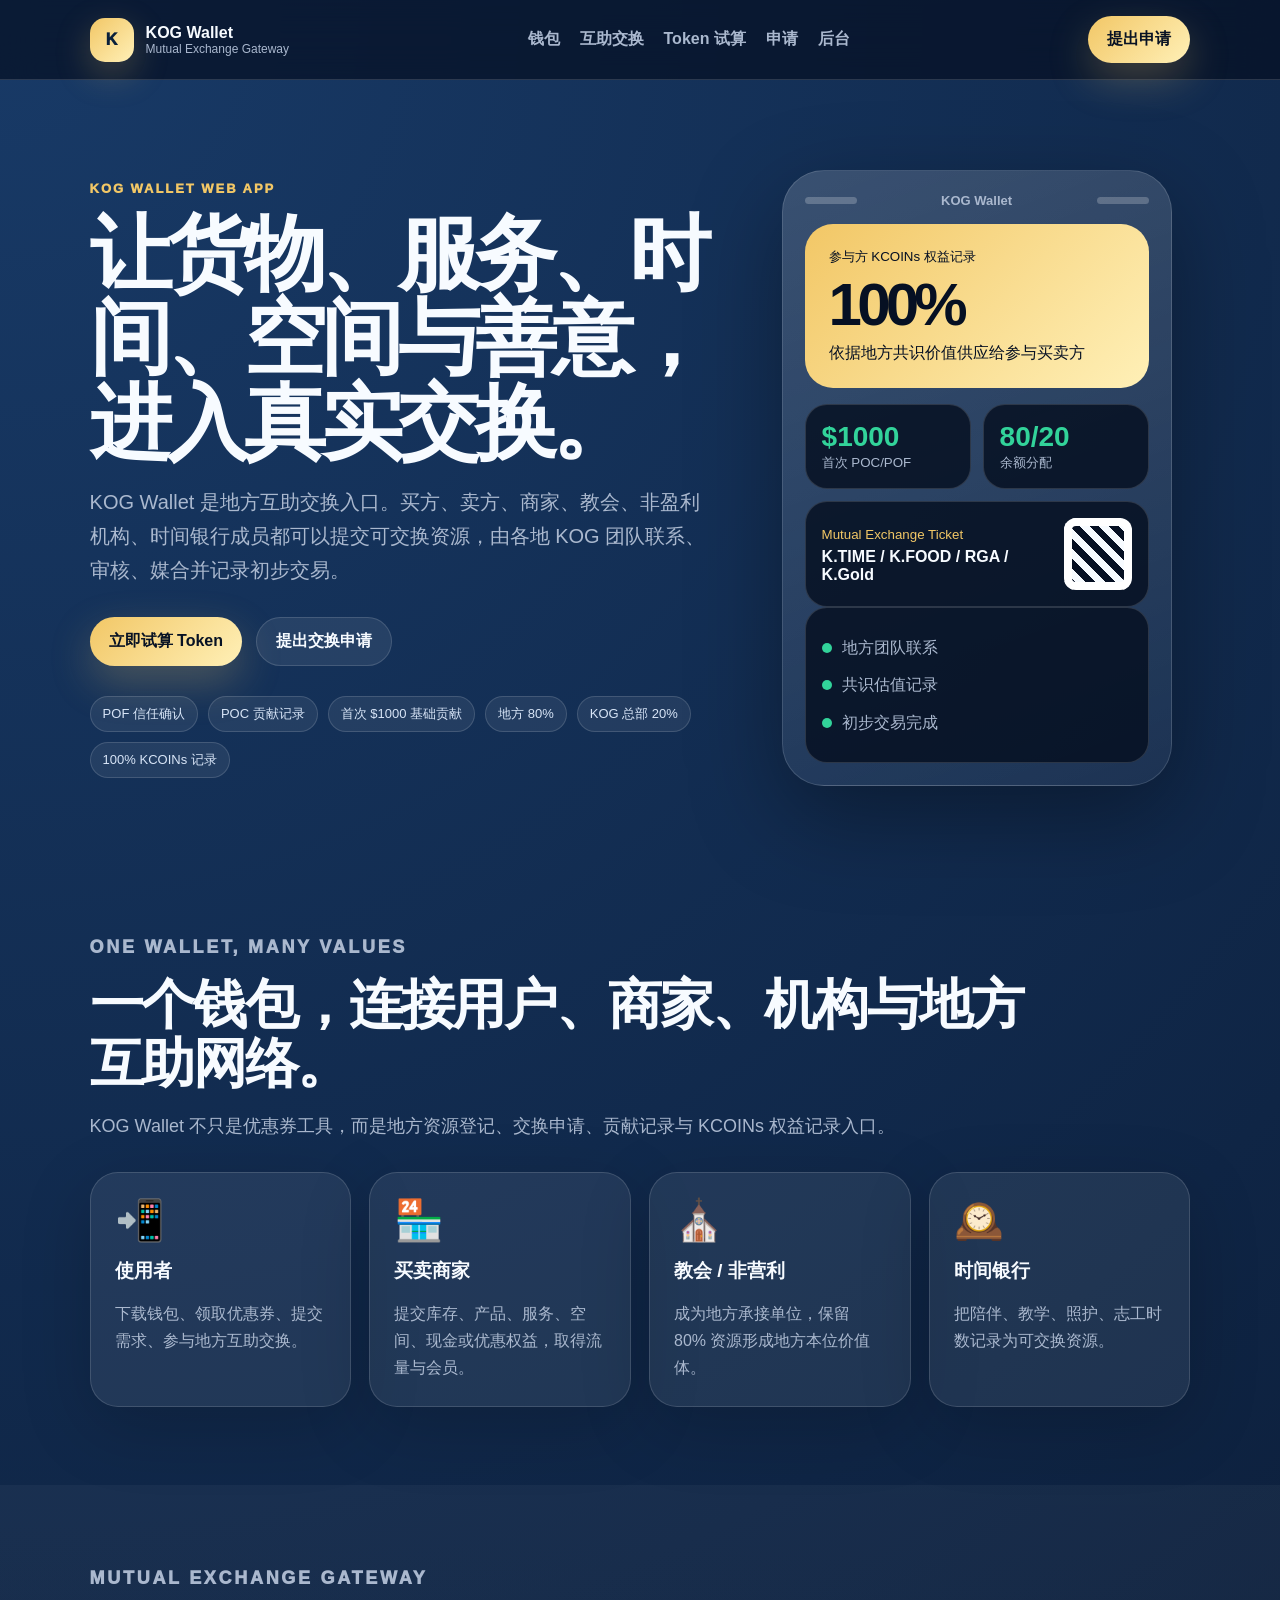
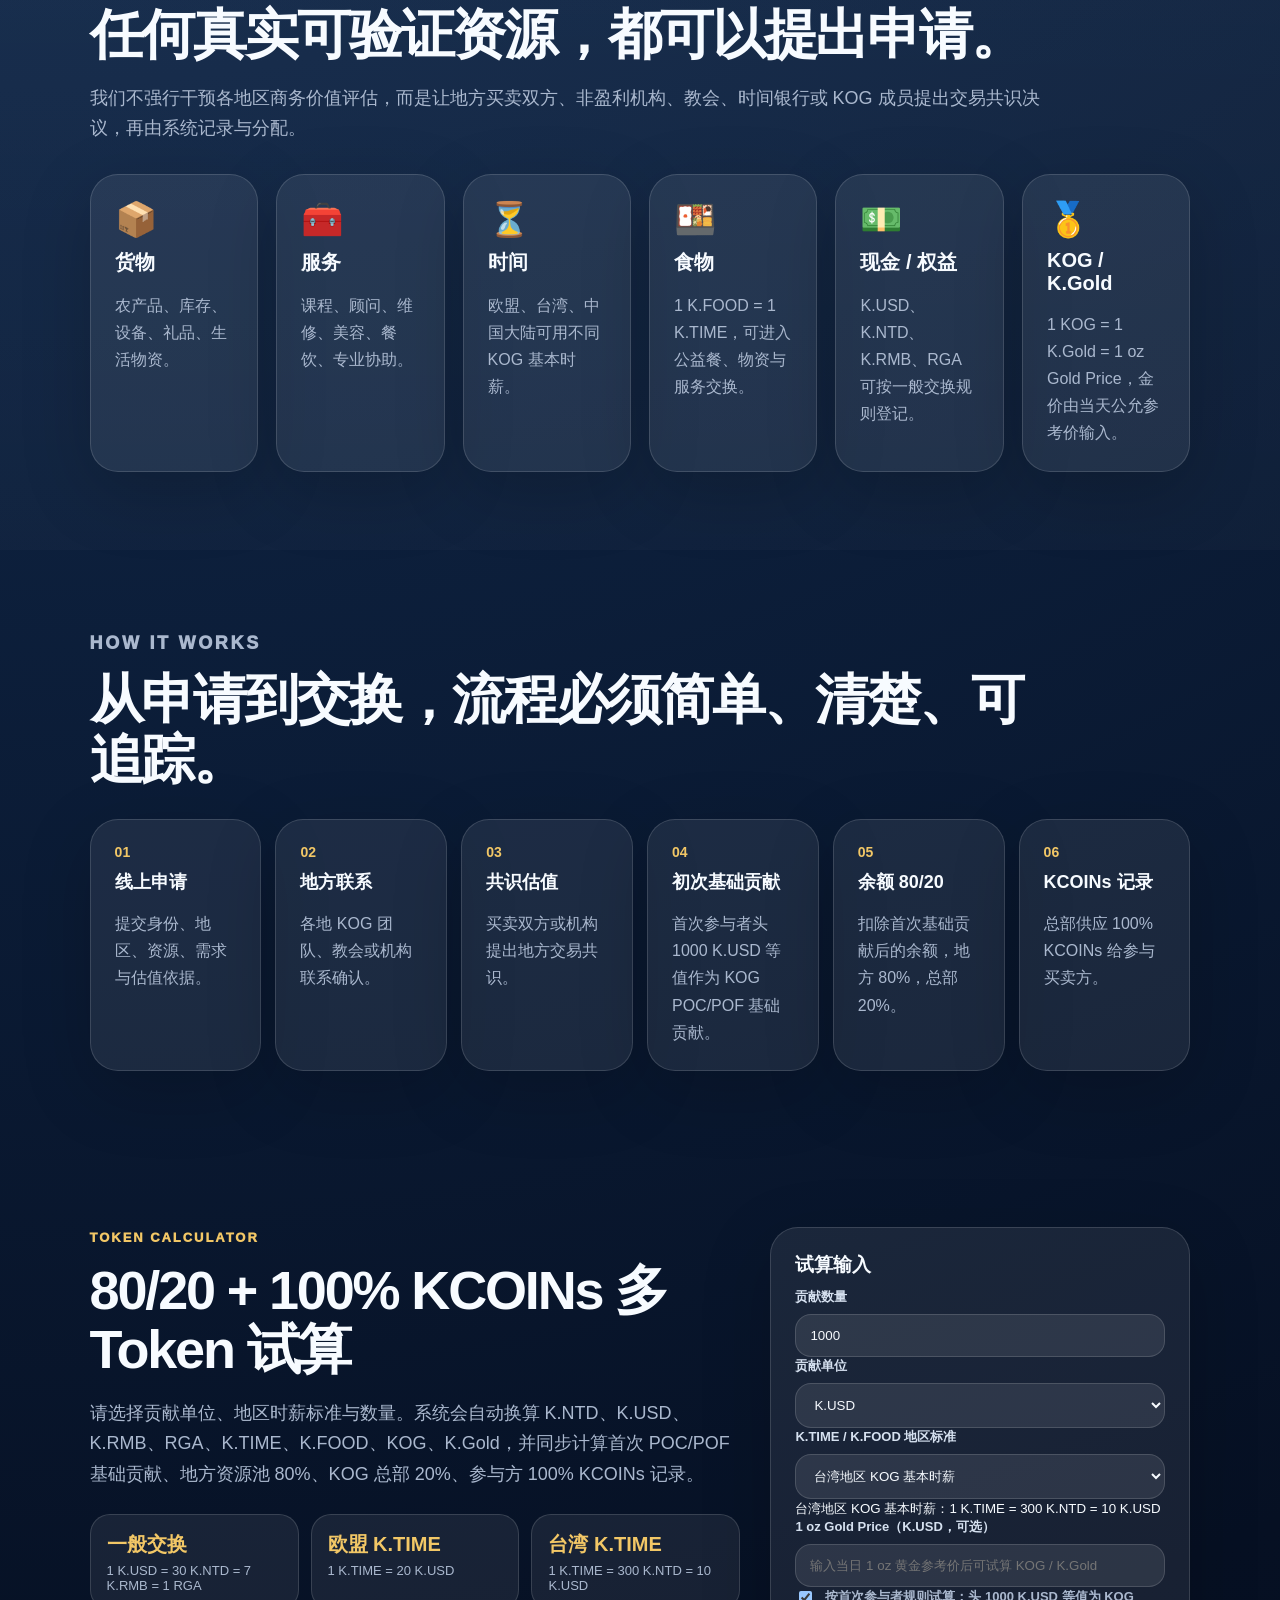
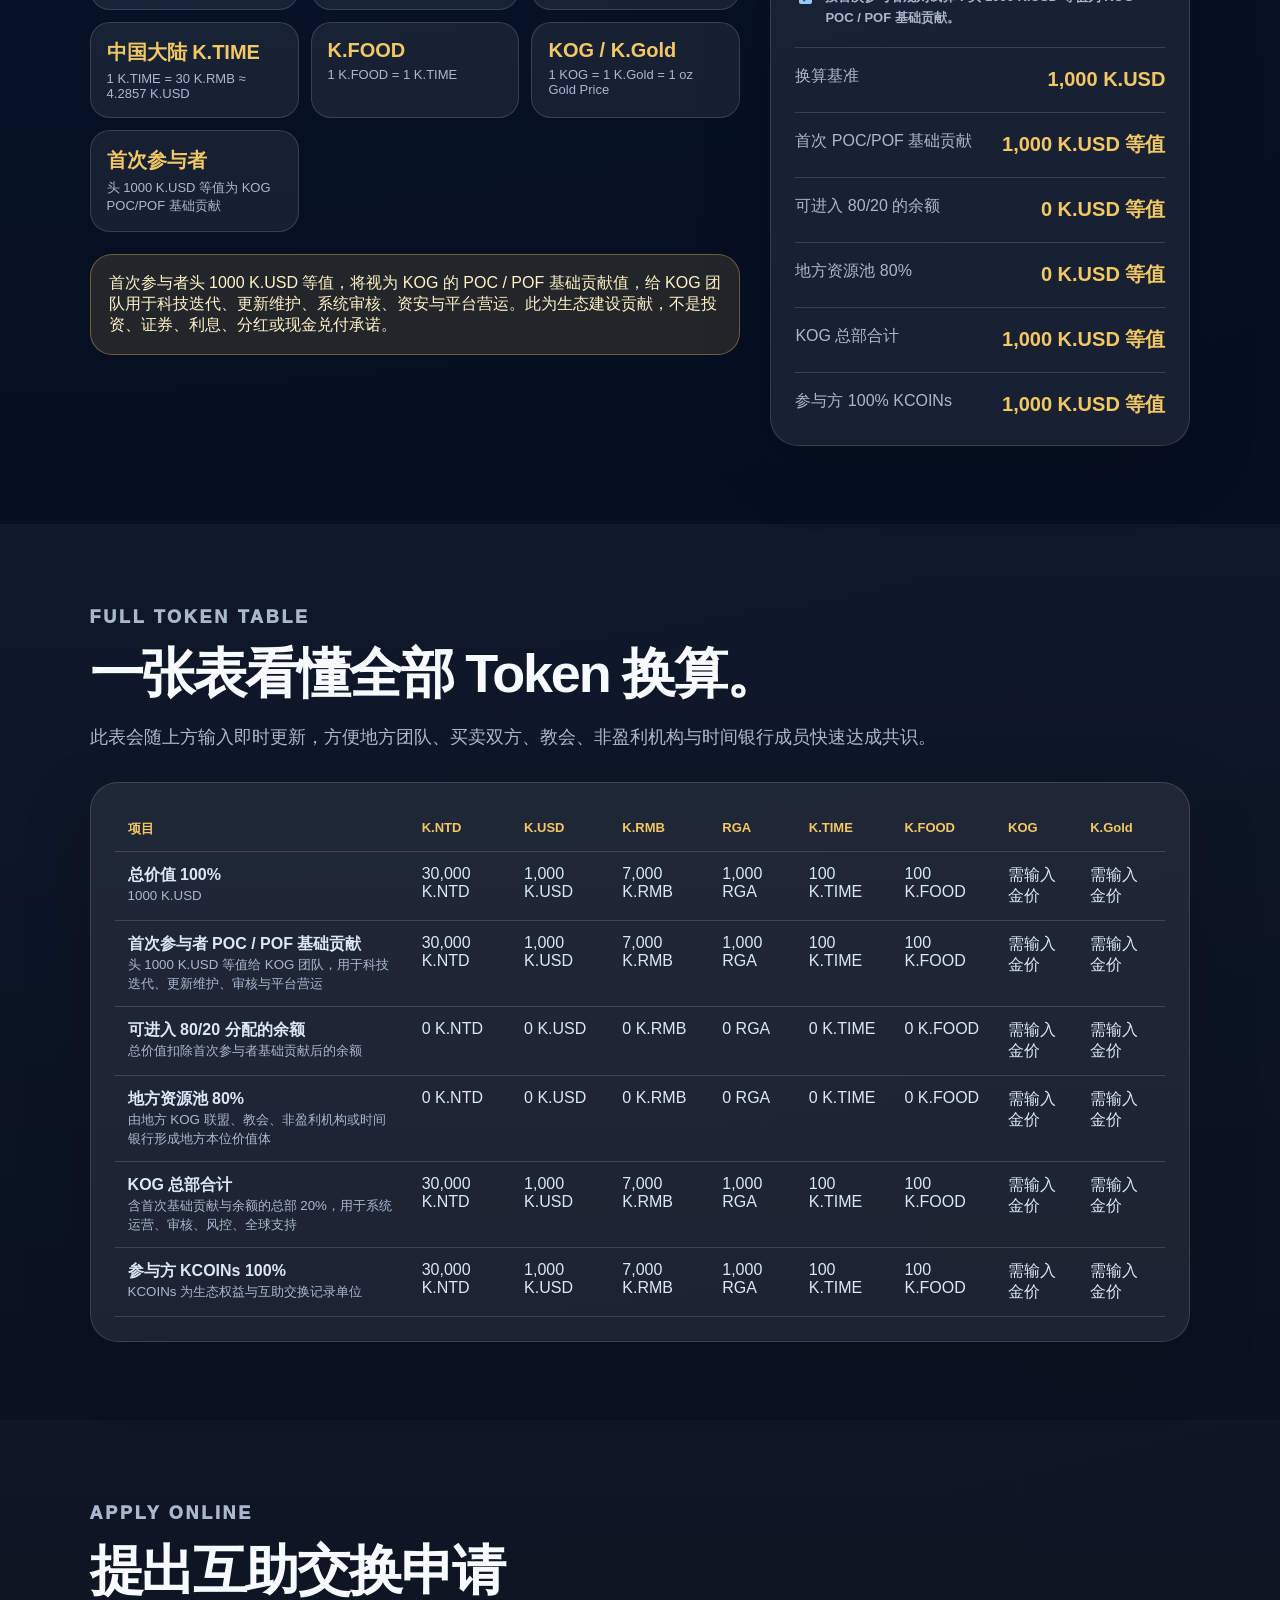
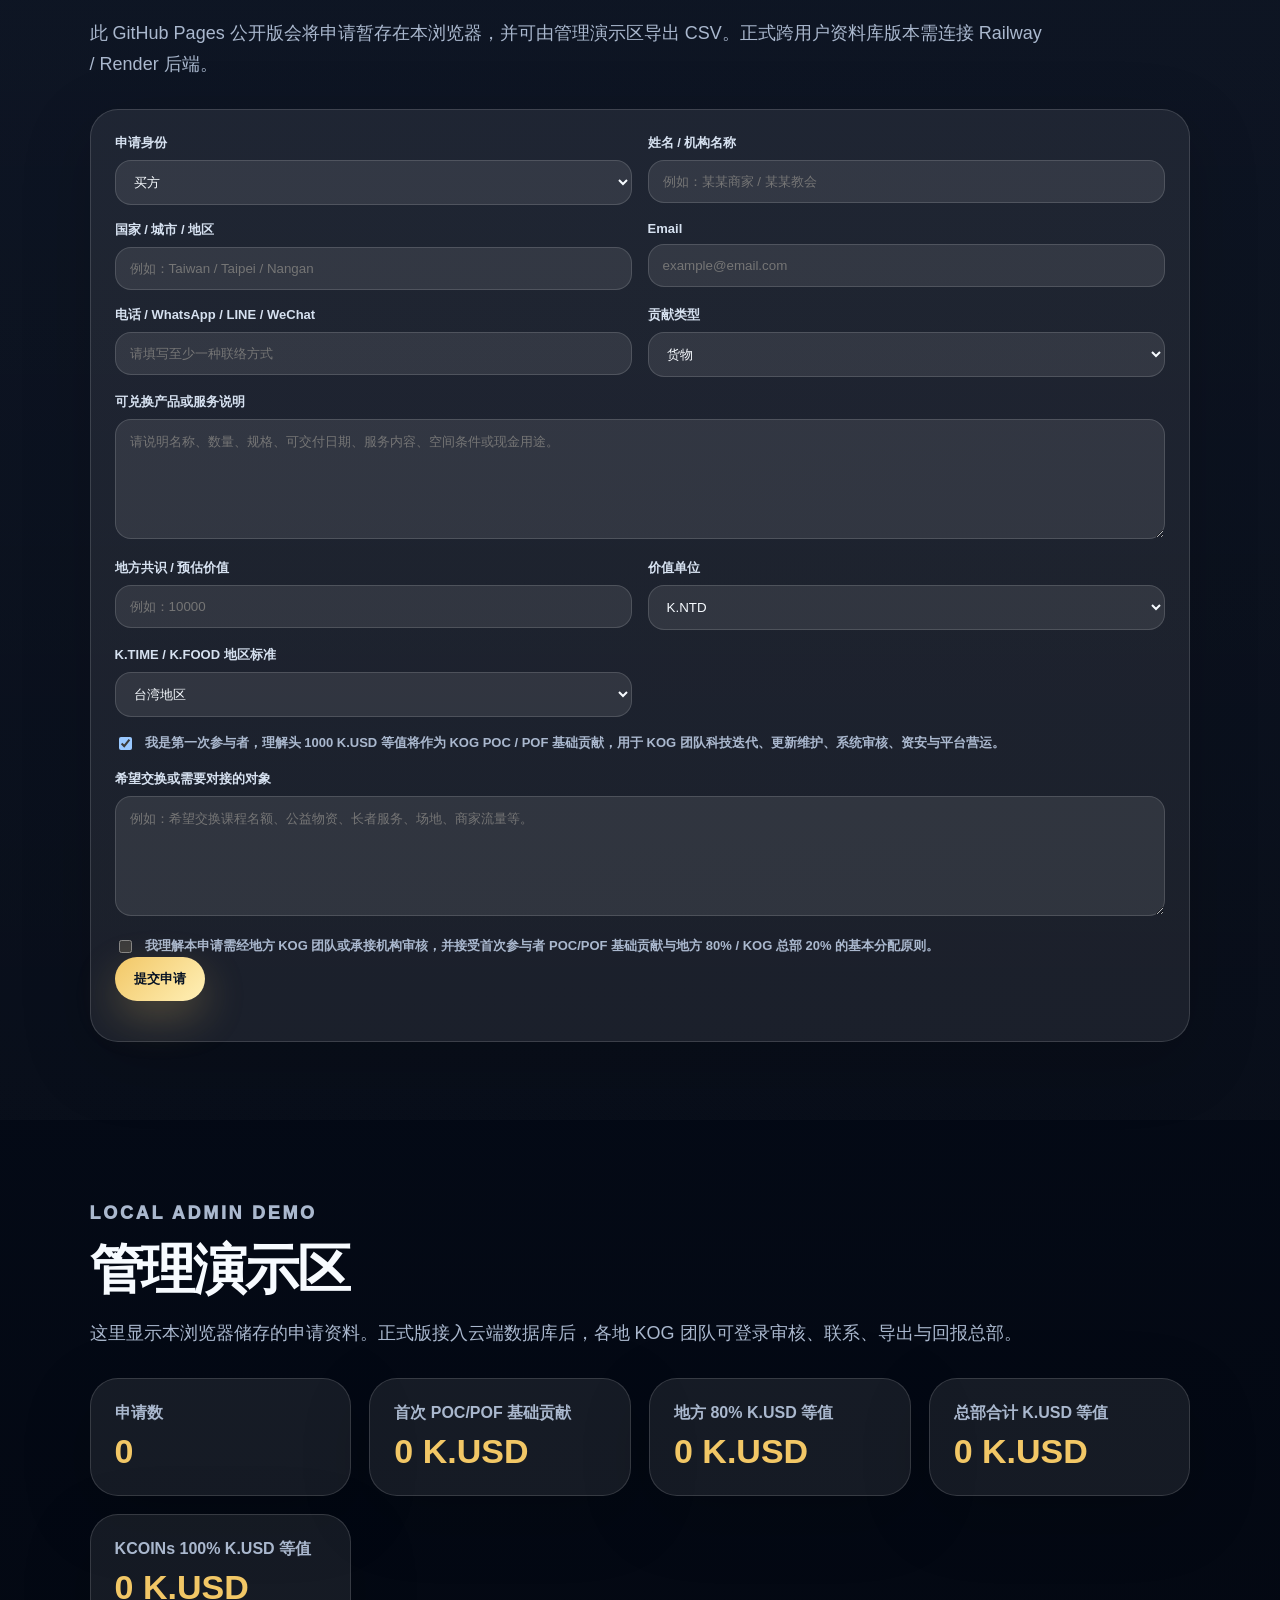
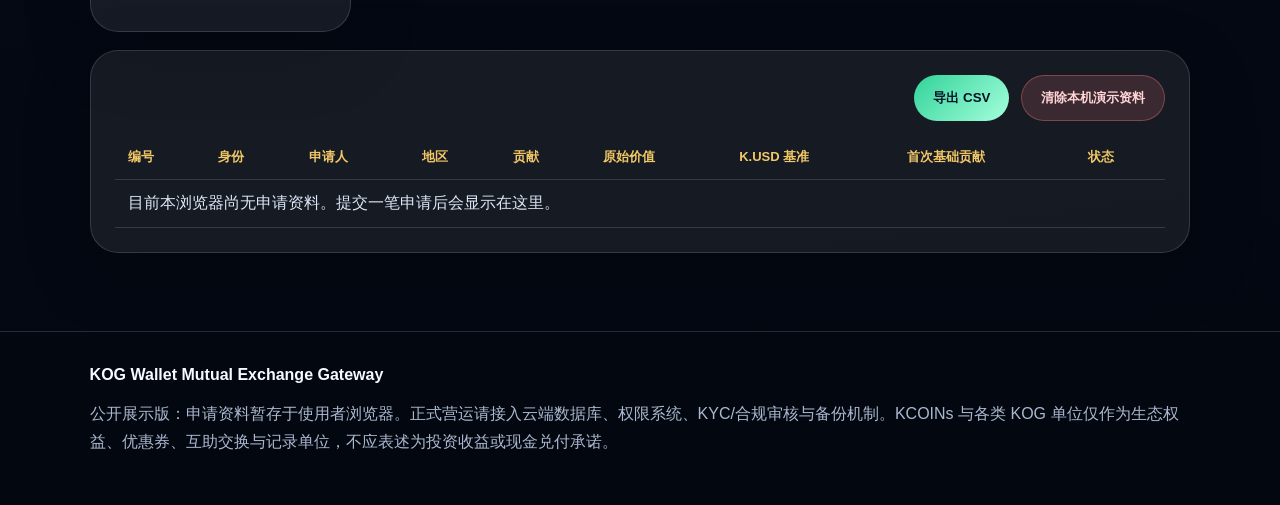
==== commit 0e2be156: "Add first participant POC POF contribution notice" ====
--- a/index.html
+++ b/index.html
@@ -3,7 +3,7 @@
 <head>
   <meta charset="UTF-8" />
   <meta name="viewport" content="width=device-width, initial-scale=1.0" />
-  <meta name="description" content="KOG Wallet 互助交换 Web App：多 Token 试算、地方 80% / 总部 20% 分配、100% KCOINs 记录、KOG / K.Gold 参考单位。" />
+  <meta name="description" content="KOG Wallet 互助交换 Web App：多 Token 试算、首次参与者 POC/POF 基础贡献、地方 80% / 总部 20% 分配、100% KCOINs 记录。" />
   <title>KOG Wallet｜互助交换 Web App</title>
   <link rel="stylesheet" href="./styles.css" />
 </head>
@@ -21,13 +21,13 @@
         <h1>让货物、服务、时间、空间与善意，进入真实交换。</h1>
         <p class="hero-text">KOG Wallet 是地方互助交换入口。买方、卖方、商家、教会、非盈利机构、时间银行成员都可以提交可交换资源，由各地 KOG 团队联系、审核、媒合并记录初步交易。</p>
         <div class="hero-actions"><a class="btn gold" href="#allocation">立即试算 Token</a><a class="btn ghost" href="#apply">提出交换申请</a></div>
-        <div class="trust-row"><span>POF 信任确认</span><span>POC 贡献记录</span><span>地方 80%</span><span>KOG 总部 20%</span><span>100% KCOINs 记录</span></div>
+        <div class="trust-row"><span>POF 信任确认</span><span>POC 贡献记录</span><span>首次 $1000 基础贡献</span><span>地方 80%</span><span>KOG 总部 20%</span><span>100% KCOINs 记录</span></div>
       </div>
       <div class="phone-wrap" aria-label="手机钱包视觉图">
         <div class="phone">
           <div class="phone-top"><span></span><b>KOG Wallet</b><span></span></div>
           <div class="balance-card"><small>参与方 KCOINs 权益记录</small><strong>100%</strong><span>依据地方共识价值供应给参与买卖方</span></div>
-          <div class="mini-grid"><div><b>80%</b><small>地方资源池</small></div><div><b>20%</b><small>KOG 总部</small></div></div>
+          <div class="mini-grid"><div><b>$1000</b><small>首次 POC/POF</small></div><div><b>80/20</b><small>余额分配</small></div></div>
           <div class="coupon-card"><div><small>Mutual Exchange Ticket</small><b>K.TIME / K.FOOD / RGA / K.Gold</b></div><div class="qr"></div></div>
           <div class="phone-list"><p><span></span>地方团队联系</p><p><span></span>共识估值记录</p><p><span></span>初步交易完成</p></div>
         </div>
@@ -62,8 +62,8 @@
         <div><b>01</b><span>线上申请</span><p>提交身份、地区、资源、需求与估值依据。</p></div>
         <div><b>02</b><span>地方联系</span><p>各地 KOG 团队、教会或机构联系确认。</p></div>
         <div><b>03</b><span>共识估值</span><p>买卖双方或机构提出地方交易共识。</p></div>
-        <div><b>04</b><span>初步交易</span><p>完成货物、服务、时间、空间或现金交换。</p></div>
-        <div><b>05</b><span>80/20 分配</span><p>地方保留 80%，总部取得 20%。</p></div>
+        <div><b>04</b><span>初次基础贡献</span><p>首次参与者头 1000 K.USD 等值作为 KOG POC/POF 基础贡献。</p></div>
+        <div><b>05</b><span>余额 80/20</span><p>扣除首次基础贡献后的余额，地方 80%，总部 20%。</p></div>
         <div><b>06</b><span>KCOINs 记录</span><p>总部供应 100% KCOINs 给参与买卖方。</p></div>
       </div>
     </section>
@@ -72,7 +72,7 @@
       <div>
         <p class="eyebrow">Token Calculator</p>
         <h2>80/20 + 100% KCOINs 多 Token 试算</h2>
-        <p class="lead">请选择贡献单位、地区时薪标准与数量。系统会自动换算 K.NTD、K.USD、K.RMB、RGA、K.TIME、K.FOOD、KOG、K.Gold，并同步计算地方资源池 80%、KOG 总部 20%、参与方 100% KCOINs 记录。</p>
+        <p class="lead">请选择贡献单位、地区时薪标准与数量。系统会自动换算 K.NTD、K.USD、K.RMB、RGA、K.TIME、K.FOOD、KOG、K.Gold，并同步计算首次 POC/POF 基础贡献、地方资源池 80%、KOG 总部 20%、参与方 100% KCOINs 记录。</p>
         <div class="rate-grid">
           <div><b>一般交换</b><span>1 K.USD = 30 K.NTD = 7 K.RMB = 1 RGA</span></div>
           <div><b>欧盟 K.TIME</b><span>1 K.TIME = 20 K.USD</span></div>
@@ -80,17 +80,19 @@
           <div><b>中国大陆 K.TIME</b><span>1 K.TIME = 30 K.RMB ≈ 4.2857 K.USD</span></div>
           <div><b>K.FOOD</b><span>1 K.FOOD = 1 K.TIME</span></div>
           <div><b>KOG / K.Gold</b><span>1 KOG = 1 K.Gold = 1 oz Gold Price</span></div>
+          <div><b>首次参与者</b><span>头 1000 K.USD 等值为 KOG POC/POF 基础贡献</span></div>
         </div>
-        <div class="notice">以上为 KOG 互助交换内部参考估值，不是外汇报价、证券价格、投资收益或现金兑付承诺。RAG 如出现，视为 RGA 的文字误写。</div>
+        <div class="notice">首次参与者头 1000 K.USD 等值，将视为 KOG 的 POC / POF 基础贡献值，给 KOG 团队用于科技迭代、更新维护、系统审核、资安与平台营运。此为生态建设贡献，不是投资、证券、利息、分红或现金兑付承诺。</div>
       </div>
       <div class="calculator card">
         <h3>试算输入</h3>
-        <label for="valueInput">贡献数量</label><input id="valueInput" type="number" min="0" step="0.01" value="1" />
-        <label for="currencyInput">贡献单位</label><select id="currencyInput"><option>K.TIME</option><option>K.FOOD</option><option>K.USD</option><option>RGA</option><option>K.NTD</option><option>K.RMB</option><option>KOG</option><option>K.Gold</option></select>
+        <label for="valueInput">贡献数量</label><input id="valueInput" type="number" min="0" step="0.01" value="1000" />
+        <label for="currencyInput">贡献单位</label><select id="currencyInput"><option>K.USD</option><option>K.TIME</option><option>K.FOOD</option><option>RGA</option><option>K.NTD</option><option>K.RMB</option><option>KOG</option><option>K.Gold</option></select>
         <label for="regionInput">K.TIME / K.FOOD 地区标准</label><select id="regionInput"><option value="eu">欧盟地区 KOG 基本时薪</option><option value="taiwan" selected>台湾地区 KOG 基本时薪</option><option value="china">中国大陆地区 KOG 基本时薪</option></select>
         <small id="regionRule" class="hint">台湾地区 KOG 基本时薪：1 K.TIME = 300 K.NTD = 10 K.USD</small>
         <label for="goldPriceInput">1 oz Gold Price（K.USD，可选）</label><input id="goldPriceInput" type="number" min="0" step="0.01" placeholder="输入当日 1 oz 黄金参考价后可试算 KOG / K.Gold" />
-        <div class="calc-summary"><p><span>换算基准</span><b id="baseValue">10 K.USD</b></p><p><span>地方资源池 80%</span><b id="localValue">8 K.USD</b></p><p><span>KOG 总部 20%</span><b id="hqValue">2 K.USD</b></p><p><span>参与方 100% KCOINs</span><b id="kcoinValue">10 K.USD 等值</b></p></div>
+        <div class="field check first-contribution"><input id="firstParticipantInput" type="checkbox" checked /><label for="firstParticipantInput">按首次参与者规则试算：头 1000 K.USD 等值为 KOG POC / POF 基础贡献。</label></div>
+        <div class="calc-summary"><p><span>换算基准</span><b id="baseValue">1000 K.USD</b></p><p><span>首次 POC/POF 基础贡献</span><b id="firstBaseValue">1000 K.USD 等值</b></p><p><span>可进入 80/20 的余额</span><b id="allocatableValue">0 K.USD 等值</b></p><p><span>地方资源池 80%</span><b id="localValue">0 K.USD</b></p><p><span>KOG 总部合计</span><b id="hqValue">1000 K.USD</b></p><p><span>参与方 100% KCOINs</span><b id="kcoinValue">1000 K.USD 等值</b></p></div>
       </div>
     </section>
 
@@ -113,8 +115,9 @@
           <div class="field"><label>地方共识 / 预估价值</label><input name="value" type="number" min="0" placeholder="例如：10000" /></div>
           <div class="field"><label>价值单位</label><select name="currency"><option>K.NTD</option><option>K.USD</option><option>K.RMB</option><option>RGA</option><option>K.TIME</option><option>K.FOOD</option><option>KOG</option><option>K.Gold</option></select></div>
           <div class="field"><label>K.TIME / K.FOOD 地区标准</label><select name="region"><option value="eu">欧盟地区</option><option value="taiwan" selected>台湾地区</option><option value="china">中国大陆地区</option></select></div>
+          <div class="field full check"><input id="firstParticipantApply" name="firstParticipant" type="checkbox" checked /><label for="firstParticipantApply">我是第一次参与者，理解头 1000 K.USD 等值将作为 KOG POC / POF 基础贡献，用于 KOG 团队科技迭代、更新维护、系统审核、资安与平台营运。</label></div>
           <div class="field full"><label>希望交换或需要对接的对象</label><textarea name="request" placeholder="例如：希望交换课程名额、公益物资、长者服务、场地、商家流量等。"></textarea></div>
-          <div class="field full check"><input id="accept" name="accept" type="checkbox" required /><label for="accept">我理解本申请需经地方 KOG 团队或承接机构审核，并接受地方 80% / KOG 总部 20% 的基本分配原则。</label></div>
+          <div class="field full check"><input id="accept" name="accept" type="checkbox" required /><label for="accept">我理解本申请需经地方 KOG 团队或承接机构审核，并接受首次参与者 POC/POF 基础贡献与地方 80% / KOG 总部 20% 的基本分配原则。</label></div>
         </div>
         <button class="btn gold" type="submit">提交申请</button><p id="formMessage" class="form-message" role="status"></p>
       </form>
@@ -122,12 +125,12 @@
 
     <section id="admin" class="section">
       <div class="section-head"><p class="eyebrow">Local admin demo</p><h2>管理演示区</h2><p>这里显示本浏览器储存的申请资料。正式版接入云端数据库后，各地 KOG 团队可登录审核、联系、导出与回报总部。</p></div>
-      <div class="dashboard-grid"><article class="card stat"><span>申请数</span><b id="totalApps">0</b></article><article class="card stat"><span>地方 80% K.USD 等值</span><b id="totalLocal">0</b></article><article class="card stat"><span>总部 20% K.USD 等值</span><b id="totalHq">0</b></article><article class="card stat"><span>KCOINs 100% K.USD 等值</span><b id="totalKcoin">0</b></article></div>
-      <div class="table-card card"><div class="table-actions"><button class="btn green" id="exportCsv">导出 CSV</button><button class="btn danger" id="clearData">清除本机演示资料</button></div><div class="table-wrap"><table><thead><tr><th>编号</th><th>身份</th><th>申请人</th><th>地区</th><th>贡献</th><th>原始价值</th><th>K.USD 基准</th><th>状态</th></tr></thead><tbody id="applicationsTable"></tbody></table></div></div>
+      <div class="dashboard-grid"><article class="card stat"><span>申请数</span><b id="totalApps">0</b></article><article class="card stat"><span>首次 POC/POF 基础贡献</span><b id="totalFirstBase">0</b></article><article class="card stat"><span>地方 80% K.USD 等值</span><b id="totalLocal">0</b></article><article class="card stat"><span>总部合计 K.USD 等值</span><b id="totalHq">0</b></article><article class="card stat"><span>KCOINs 100% K.USD 等值</span><b id="totalKcoin">0</b></article></div>
+      <div class="table-card card"><div class="table-actions"><button class="btn green" id="exportCsv">导出 CSV</button><button class="btn danger" id="clearData">清除本机演示资料</button></div><div class="table-wrap"><table><thead><tr><th>编号</th><th>身份</th><th>申请人</th><th>地区</th><th>贡献</th><th>原始价值</th><th>K.USD 基准</th><th>首次基础贡献</th><th>状态</th></tr></thead><tbody id="applicationsTable"></tbody></table></div></div>
     </section>
   </main>
 
-  <footer class="footer"><b>KOG Wallet Mutual Exchange Gateway</b><p>公开展示版：申请资料暂存于使用者浏览器。正式营运请接入云端数据库、权限系统、KYC/合规审核与备份机制。</p></footer>
+  <footer class="footer"><b>KOG Wallet Mutual Exchange Gateway</b><p>公开展示版：申请资料暂存于使用者浏览器。正式营运请接入云端数据库、权限系统、KYC/合规审核与备份机制。KCOINs 与各类 KOG 单位仅作为生态权益、优惠券、互助交换与记录单位，不应表述为投资收益或现金兑付承诺。</p></footer>
   <script src="./app.js"></script>
 </body>
 </html>
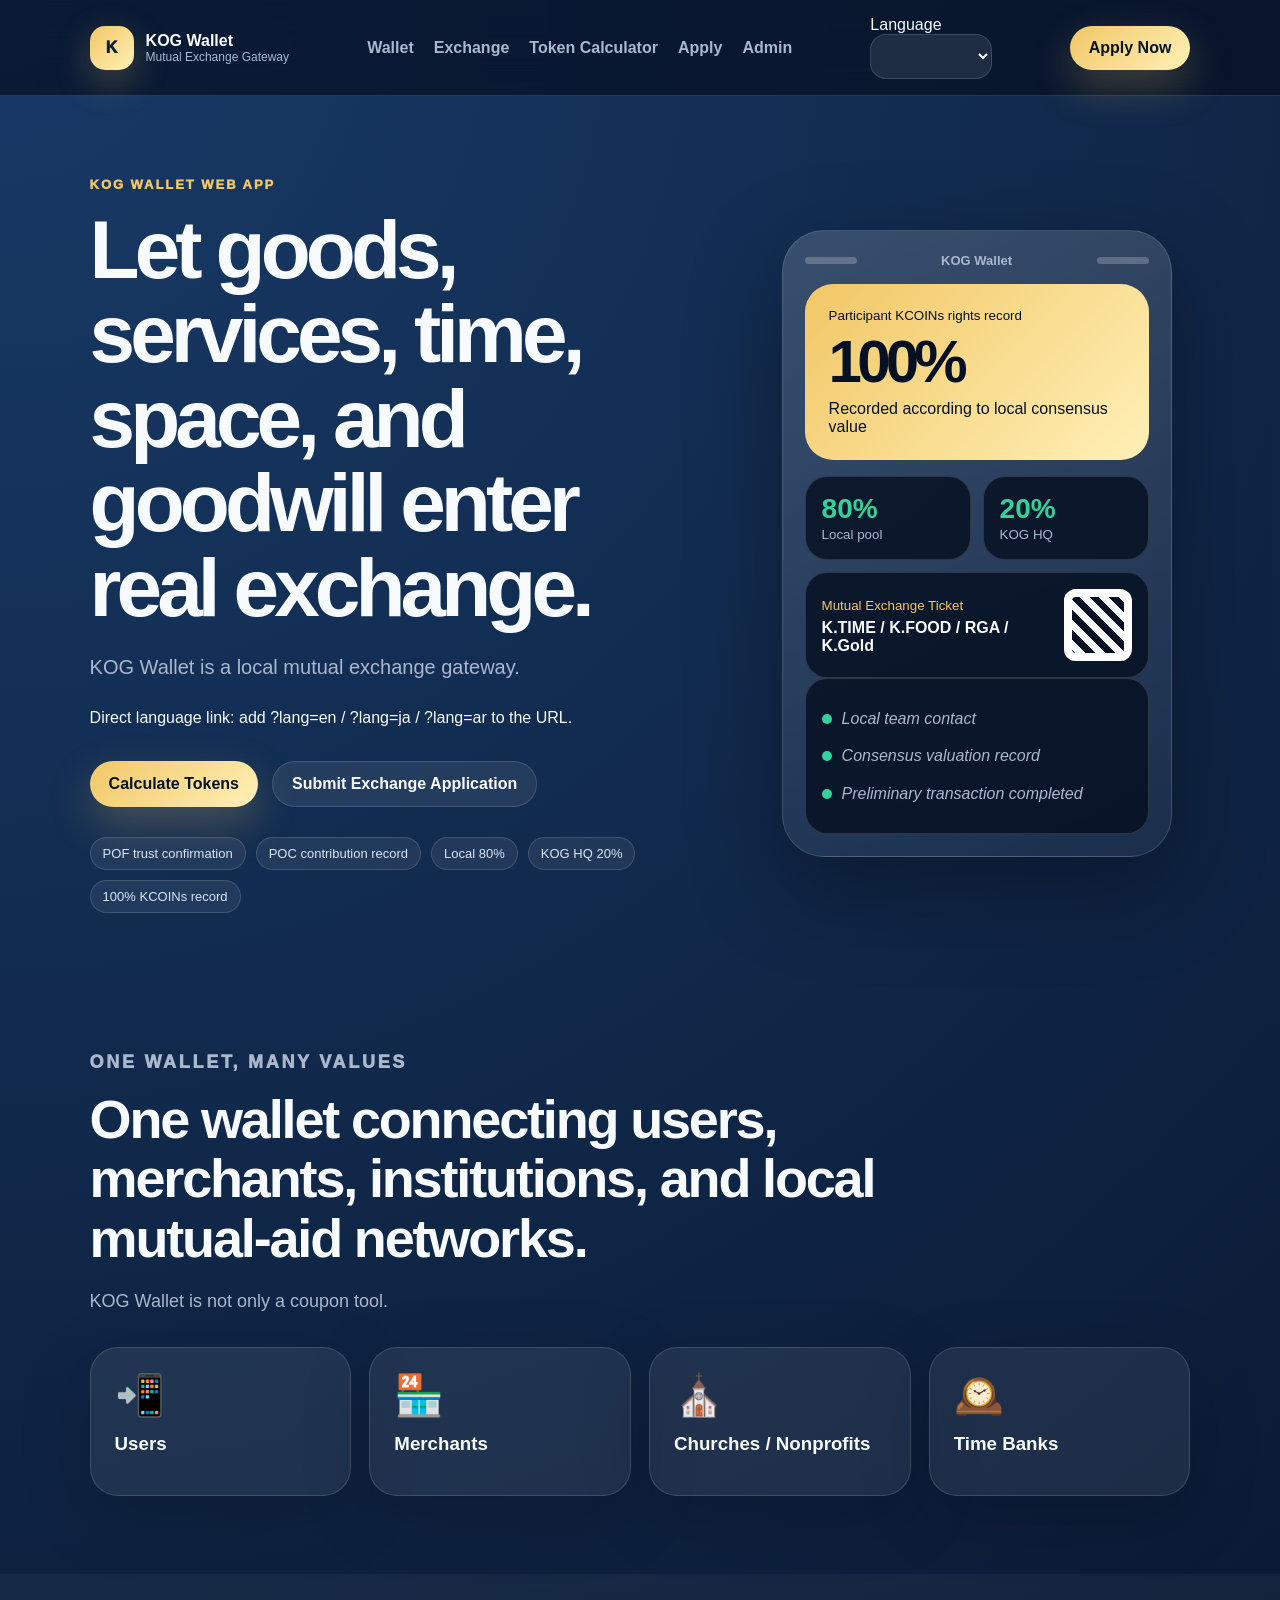
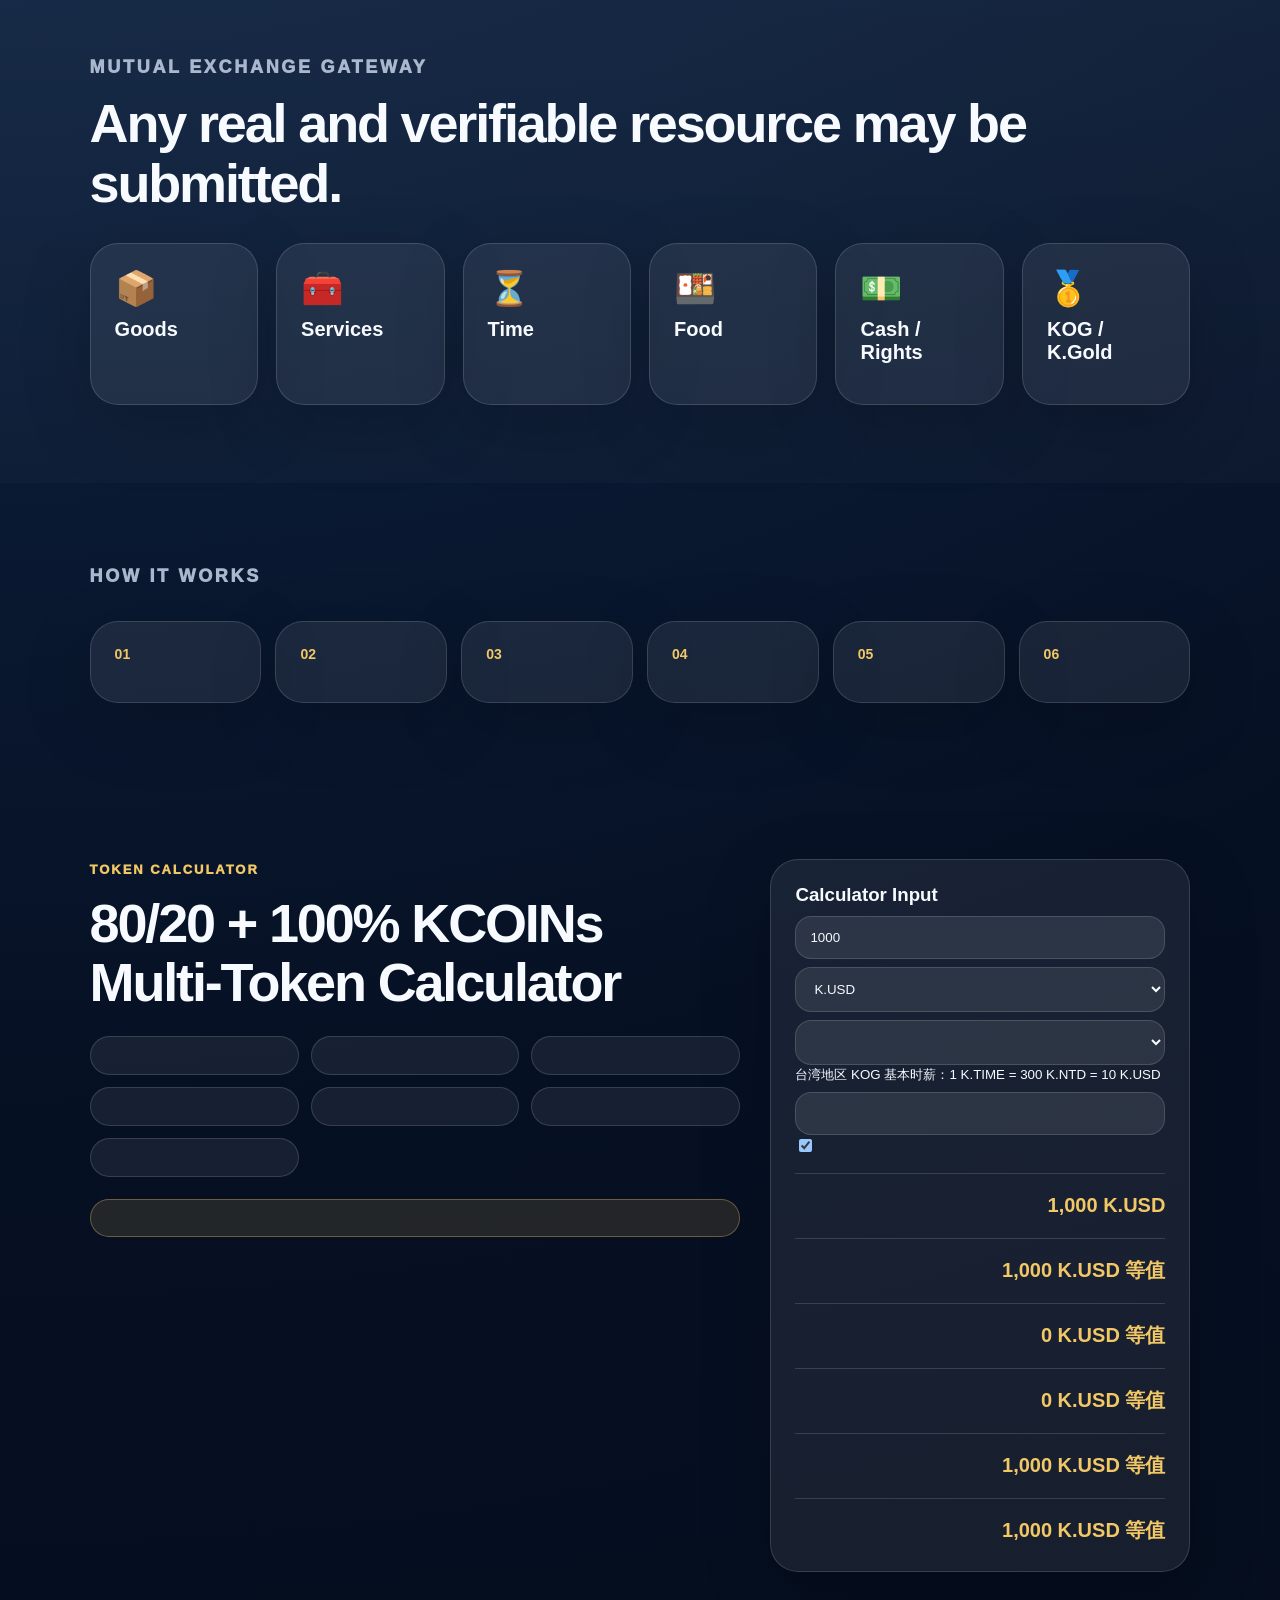
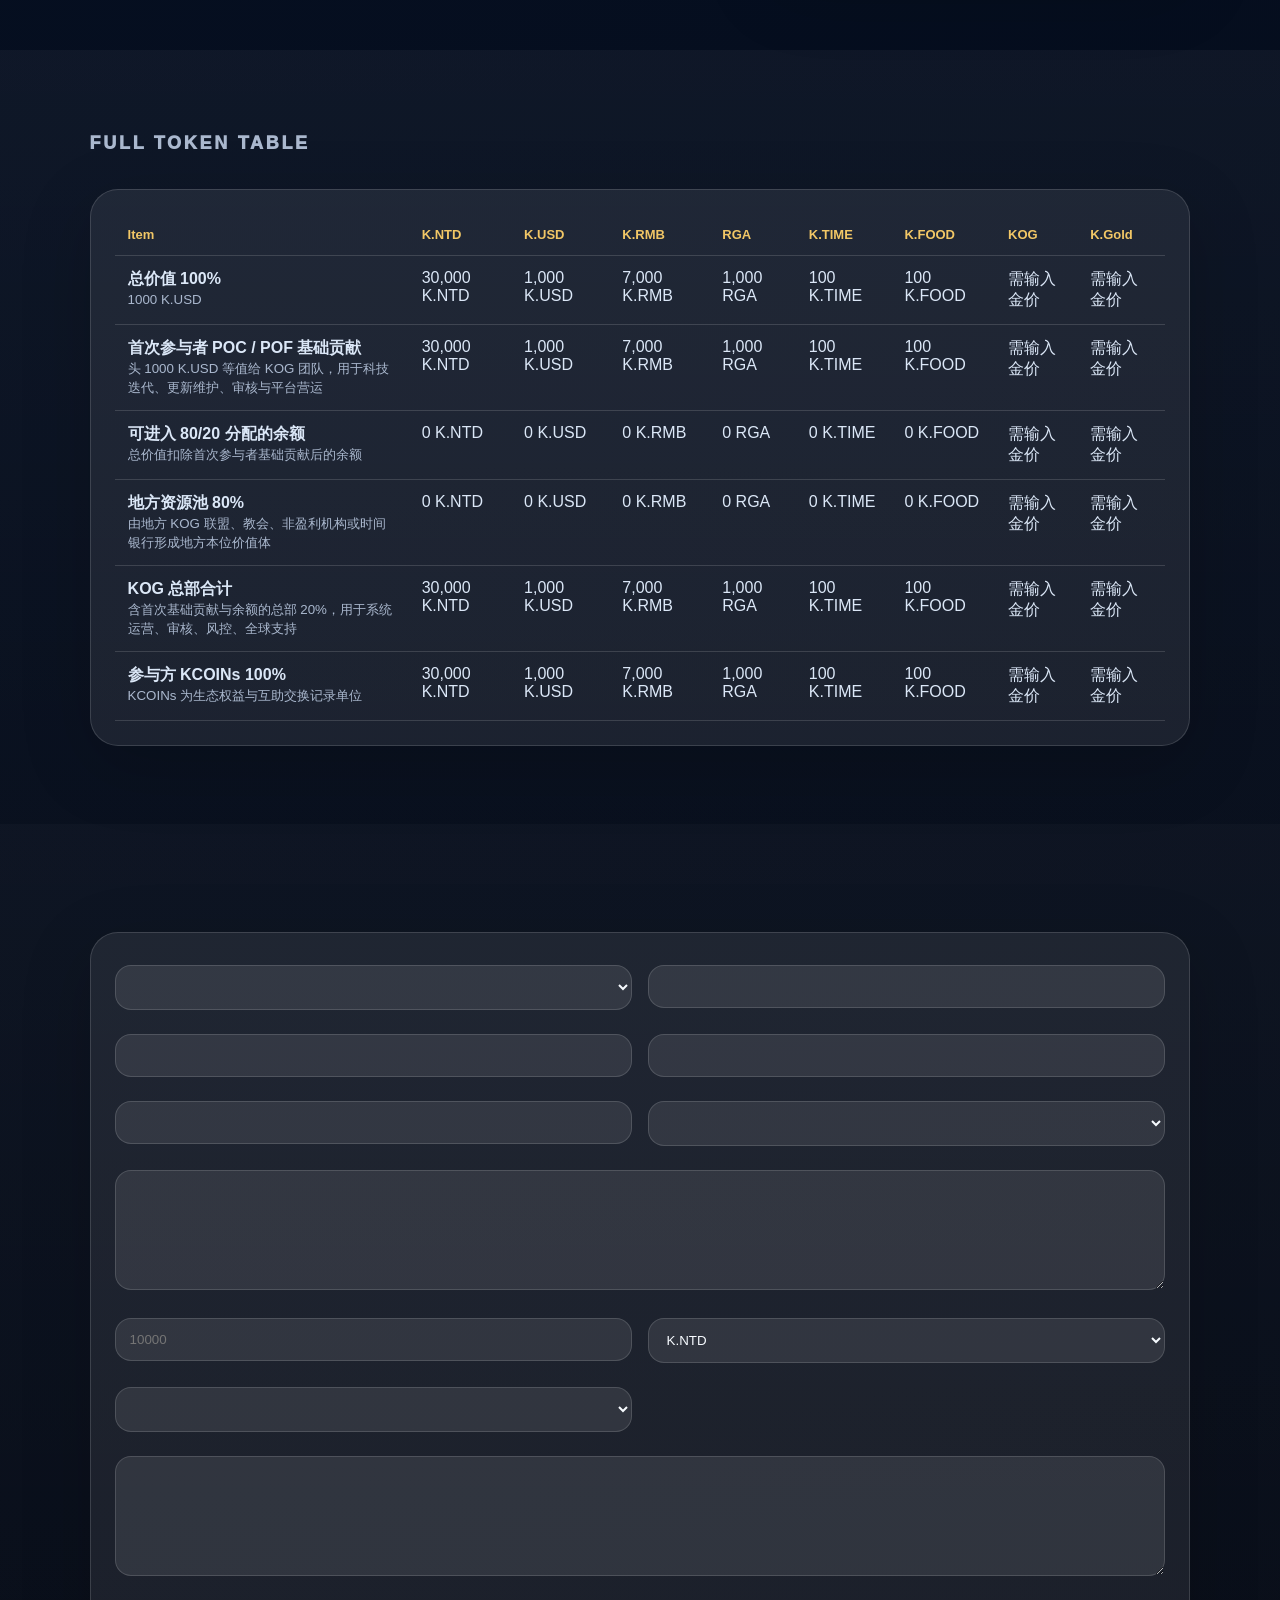
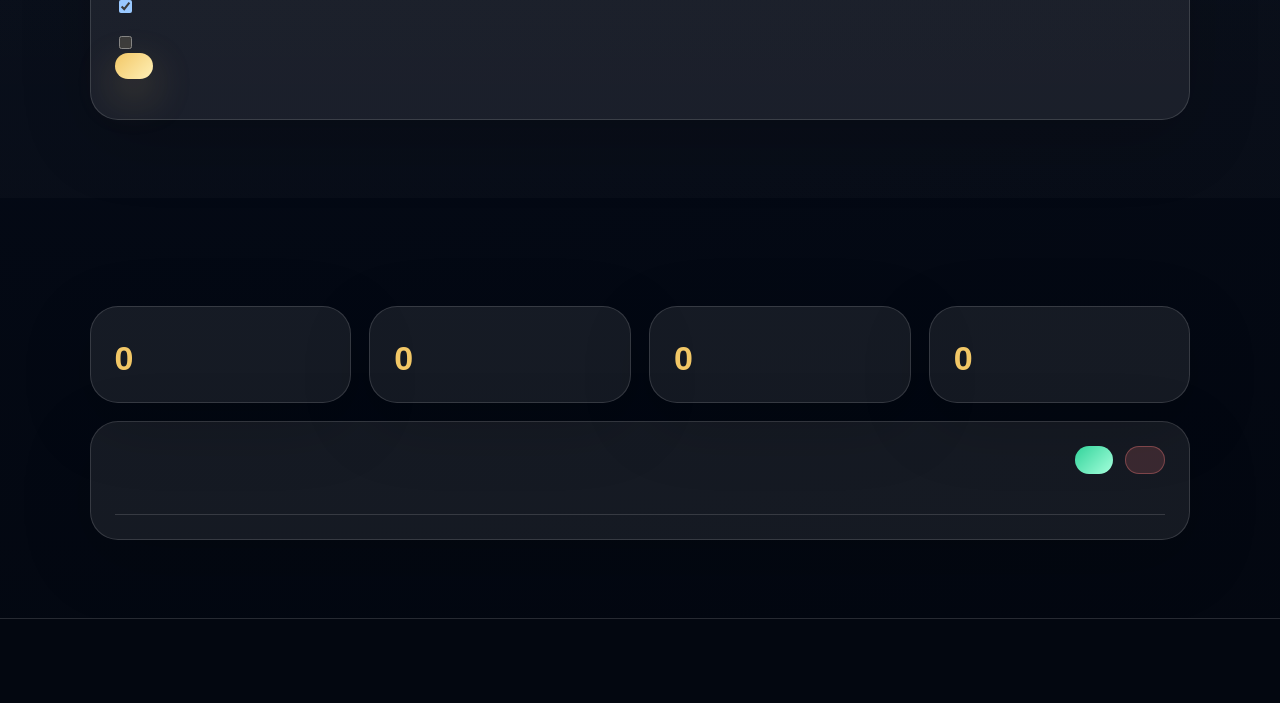
==== commit ba325bf5: "Add multilingual KOG Wallet UI shell" ====
--- a/index.html
+++ b/index.html
@@ -3,134 +3,60 @@
 <head>
   <meta charset="UTF-8" />
   <meta name="viewport" content="width=device-width, initial-scale=1.0" />
-  <meta name="description" content="KOG Wallet 互助交换 Web App：多 Token 试算、首次参与者 POC/POF 基础贡献、地方 80% / 总部 20% 分配、100% KCOINs 记录。" />
-  <title>KOG Wallet｜互助交换 Web App</title>
+  <meta name="description" data-i18n-meta="meta.description" content="KOG Wallet multilingual mutual exchange Web App." />
+  <title data-i18n-title="doc.title">KOG Wallet｜Mutual Exchange Web App</title>
   <link rel="stylesheet" href="./styles.css" />
 </head>
 <body>
   <header class="nav">
-    <a class="brand" href="#top" aria-label="KOG Wallet 首页"><span class="brand-mark">K</span><span><strong>KOG Wallet</strong><small>Mutual Exchange Gateway</small></span></a>
-    <nav class="nav-links" aria-label="主导航"><a href="#wallet">钱包</a><a href="#exchange">互助交换</a><a href="#allocation">Token 试算</a><a href="#apply">申请</a><a href="#admin">后台</a></nav>
-    <a class="nav-cta" href="#apply">提出申请</a>
+    <a class="brand" href="#top" aria-label="KOG Wallet"><span class="brand-mark">K</span><span><strong>KOG Wallet</strong><small data-i18n="brand.small">Mutual Exchange Gateway</small></span></a>
+    <nav class="nav-links" aria-label="Main navigation">
+      <a href="#wallet" data-i18n="nav.wallet">Wallet</a><a href="#exchange" data-i18n="nav.exchange">Exchange</a><a href="#allocation" data-i18n="nav.calculator">Token Calculator</a><a href="#apply" data-i18n="nav.apply">Apply</a><a href="#admin" data-i18n="nav.admin">Admin</a>
+    </nav>
+    <div class="language-box"><label for="languageSelect" data-i18n="language.label">Language</label><select id="languageSelect"></select></div>
+    <a class="nav-cta" href="#apply" data-i18n="nav.cta">Apply Now</a>
   </header>
 
   <main id="top">
     <section class="hero">
       <div class="hero-copy">
-        <p class="eyebrow">KOG Wallet Web App</p>
-        <h1>让货物、服务、时间、空间与善意，进入真实交换。</h1>
-        <p class="hero-text">KOG Wallet 是地方互助交换入口。买方、卖方、商家、教会、非盈利机构、时间银行成员都可以提交可交换资源，由各地 KOG 团队联系、审核、媒合并记录初步交易。</p>
-        <div class="hero-actions"><a class="btn gold" href="#allocation">立即试算 Token</a><a class="btn ghost" href="#apply">提出交换申请</a></div>
-        <div class="trust-row"><span>POF 信任确认</span><span>POC 贡献记录</span><span>首次 $1000 基础贡献</span><span>地方 80%</span><span>KOG 总部 20%</span><span>100% KCOINs 记录</span></div>
+        <p class="eyebrow" data-i18n="hero.eyebrow">KOG Wallet Web App</p>
+        <h1 data-i18n="hero.title">Let goods, services, time, space, and goodwill enter real exchange.</h1>
+        <p class="hero-text" data-i18n="hero.text">KOG Wallet is a local mutual exchange gateway.</p>
+        <p class="language-hint" data-i18n="language.share">Direct language link: add ?lang=en / ?lang=ja / ?lang=ar to the URL.</p>
+        <div class="hero-actions"><a class="btn gold" href="#allocation" data-i18n="hero.calc">Calculate Tokens</a><a class="btn ghost" href="#apply" data-i18n="hero.apply">Submit Exchange Application</a></div>
+        <div class="trust-row"><span data-i18n="pill.pof">POF trust confirmation</span><span data-i18n="pill.poc">POC contribution record</span><span data-i18n="pill.local">Local 80%</span><span data-i18n="pill.hq">KOG HQ 20%</span><span data-i18n="pill.kcoins">100% KCOINs record</span></div>
       </div>
-      <div class="phone-wrap" aria-label="手机钱包视觉图">
+      <div class="phone-wrap" aria-label="KOG Wallet visual">
         <div class="phone">
           <div class="phone-top"><span></span><b>KOG Wallet</b><span></span></div>
-          <div class="balance-card"><small>参与方 KCOINs 权益记录</small><strong>100%</strong><span>依据地方共识价值供应给参与买卖方</span></div>
-          <div class="mini-grid"><div><b>$1000</b><small>首次 POC/POF</small></div><div><b>80/20</b><small>余额分配</small></div></div>
-          <div class="coupon-card"><div><small>Mutual Exchange Ticket</small><b>K.TIME / K.FOOD / RGA / K.Gold</b></div><div class="qr"></div></div>
-          <div class="phone-list"><p><span></span>地方团队联系</p><p><span></span>共识估值记录</p><p><span></span>初步交易完成</p></div>
+          <div class="balance-card"><small data-i18n="phone.small">Participant KCOINs rights record</small><strong data-i18n="phone.big">100%</strong><span data-i18n="phone.desc">Recorded according to local consensus value</span></div>
+          <div class="mini-grid"><div><b>80%</b><small data-i18n="phone.local">Local pool</small></div><div><b>20%</b><small data-i18n="phone.hq">KOG HQ</small></div></div>
+          <div class="coupon-card"><div><small data-i18n="phone.ticket">Mutual Exchange Ticket</small><b data-i18n="phone.tokens">K.TIME / K.FOOD / RGA / K.Gold</b></div><div class="qr"></div></div>
+          <div class="phone-list"><p><span></span><em data-i18n="phone.li1">Local team contact</em></p><p><span></span><em data-i18n="phone.li2">Consensus valuation record</em></p><p><span></span><em data-i18n="phone.li3">Preliminary transaction completed</em></p></div>
         </div>
       </div>
     </section>
 
     <section id="wallet" class="section">
-      <div class="section-head"><p class="eyebrow">One wallet, many values</p><h2>一个钱包，连接用户、商家、机构与地方互助网络。</h2><p>KOG Wallet 不只是优惠券工具，而是地方资源登记、交换申请、贡献记录与 KCOINs 权益记录入口。</p></div>
-      <div class="cards four">
-        <article class="card"><div class="icon">📲</div><h3>使用者</h3><p>下载钱包、领取优惠券、提交需求、参与地方互助交换。</p></article>
-        <article class="card"><div class="icon">🏪</div><h3>买卖商家</h3><p>提交库存、产品、服务、空间、现金或优惠权益，取得流量与会员。</p></article>
-        <article class="card"><div class="icon">⛪</div><h3>教会 / 非营利</h3><p>成为地方承接单位，保留 80% 资源形成地方本位价值体。</p></article>
-        <article class="card"><div class="icon">🕰️</div><h3>时间银行</h3><p>把陪伴、教学、照护、志工时数记录为可交换资源。</p></article>
-      </div>
+      <div class="section-head"><p class="eyebrow" data-i18n="wallet.eyebrow">One wallet, many values</p><h2 data-i18n="wallet.title">One wallet connecting users, merchants, institutions, and local mutual-aid networks.</h2><p data-i18n="wallet.text">KOG Wallet is not only a coupon tool.</p></div>
+      <div class="cards four"><article class="card"><div class="icon">📲</div><h3 data-i18n="aud.user">Users</h3><p data-i18n="aud.user.desc"></p></article><article class="card"><div class="icon">🏪</div><h3 data-i18n="aud.merchant">Merchants</h3><p data-i18n="aud.merchant.desc"></p></article><article class="card"><div class="icon">⛪</div><h3 data-i18n="aud.nonprofit">Churches / Nonprofits</h3><p data-i18n="aud.nonprofit.desc"></p></article><article class="card"><div class="icon">🕰️</div><h3 data-i18n="aud.timebank">Time Banks</h3><p data-i18n="aud.timebank.desc"></p></article></div>
     </section>
 
-    <section id="exchange" class="section soft">
-      <div class="section-head"><p class="eyebrow">Mutual Exchange Gateway</p><h2>任何真实可验证资源，都可以提出申请。</h2><p>我们不强行干预各地区商务价值评估，而是让地方买卖双方、非盈利机构、教会、时间银行或 KOG 成员提出交易共识决议，再由系统记录与分配。</p></div>
-      <div class="resource-grid">
-        <article><span>📦</span><b>货物</b><p>农产品、库存、设备、礼品、生活物资。</p></article>
-        <article><span>🧰</span><b>服务</b><p>课程、顾问、维修、美容、餐饮、专业协助。</p></article>
-        <article><span>⏳</span><b>时间</b><p>欧盟、台湾、中国大陆可用不同 KOG 基本时薪。</p></article>
-        <article><span>🍱</span><b>食物</b><p>1 K.FOOD = 1 K.TIME，可进入公益餐、物资与服务交换。</p></article>
-        <article><span>💵</span><b>现金 / 权益</b><p>K.USD、K.NTD、K.RMB、RGA 可按一般交换规则登记。</p></article>
-        <article><span>🥇</span><b>KOG / K.Gold</b><p>1 KOG = 1 K.Gold = 1 oz Gold Price，金价由当天公允参考价输入。</p></article>
-      </div>
-    </section>
+    <section id="exchange" class="section soft"><div class="section-head"><p class="eyebrow" data-i18n="exchange.eyebrow">Mutual Exchange Gateway</p><h2 data-i18n="exchange.title">Any real and verifiable resource may be submitted.</h2><p data-i18n="exchange.text"></p></div><div class="resource-grid"><article><span>📦</span><b data-i18n="res.goods">Goods</b><p data-i18n="res.goods.desc"></p></article><article><span>🧰</span><b data-i18n="res.services">Services</b><p data-i18n="res.services.desc"></p></article><article><span>⏳</span><b data-i18n="res.time">Time</b><p data-i18n="res.time.desc"></p></article><article><span>🍱</span><b data-i18n="res.food">Food</b><p data-i18n="res.food.desc"></p></article><article><span>💵</span><b data-i18n="res.cash">Cash / Rights</b><p data-i18n="res.cash.desc"></p></article><article><span>🥇</span><b data-i18n="res.gold">KOG / K.Gold</b><p data-i18n="res.gold.desc"></p></article></div></section>
 
-    <section id="flow" class="section">
-      <div class="section-head"><p class="eyebrow">How it works</p><h2>从申请到交换，流程必须简单、清楚、可追踪。</h2></div>
-      <div class="flow">
-        <div><b>01</b><span>线上申请</span><p>提交身份、地区、资源、需求与估值依据。</p></div>
-        <div><b>02</b><span>地方联系</span><p>各地 KOG 团队、教会或机构联系确认。</p></div>
-        <div><b>03</b><span>共识估值</span><p>买卖双方或机构提出地方交易共识。</p></div>
-        <div><b>04</b><span>初次基础贡献</span><p>首次参与者头 1000 K.USD 等值作为 KOG POC/POF 基础贡献。</p></div>
-        <div><b>05</b><span>余额 80/20</span><p>扣除首次基础贡献后的余额，地方 80%，总部 20%。</p></div>
-        <div><b>06</b><span>KCOINs 记录</span><p>总部供应 100% KCOINs 给参与买卖方。</p></div>
-      </div>
-    </section>
+    <section id="flow" class="section"><div class="section-head"><p class="eyebrow" data-i18n="flow.eyebrow">How it works</p><h2 data-i18n="flow.title"></h2></div><div class="flow"><div><b>01</b><span data-i18n="flow.1.t"></span><p data-i18n="flow.1.d"></p></div><div><b>02</b><span data-i18n="flow.2.t"></span><p data-i18n="flow.2.d"></p></div><div><b>03</b><span data-i18n="flow.3.t"></span><p data-i18n="flow.3.d"></p></div><div><b>04</b><span data-i18n="flow.4.t"></span><p data-i18n="flow.4.d"></p></div><div><b>05</b><span data-i18n="flow.5.t"></span><p data-i18n="flow.5.d"></p></div><div><b>06</b><span data-i18n="flow.6.t"></span><p data-i18n="flow.6.d"></p></div></div></section>
 
-    <section id="allocation" class="section split-section">
-      <div>
-        <p class="eyebrow">Token Calculator</p>
-        <h2>80/20 + 100% KCOINs 多 Token 试算</h2>
-        <p class="lead">请选择贡献单位、地区时薪标准与数量。系统会自动换算 K.NTD、K.USD、K.RMB、RGA、K.TIME、K.FOOD、KOG、K.Gold，并同步计算首次 POC/POF 基础贡献、地方资源池 80%、KOG 总部 20%、参与方 100% KCOINs 记录。</p>
-        <div class="rate-grid">
-          <div><b>一般交换</b><span>1 K.USD = 30 K.NTD = 7 K.RMB = 1 RGA</span></div>
-          <div><b>欧盟 K.TIME</b><span>1 K.TIME = 20 K.USD</span></div>
-          <div><b>台湾 K.TIME</b><span>1 K.TIME = 300 K.NTD = 10 K.USD</span></div>
-          <div><b>中国大陆 K.TIME</b><span>1 K.TIME = 30 K.RMB ≈ 4.2857 K.USD</span></div>
-          <div><b>K.FOOD</b><span>1 K.FOOD = 1 K.TIME</span></div>
-          <div><b>KOG / K.Gold</b><span>1 KOG = 1 K.Gold = 1 oz Gold Price</span></div>
-          <div><b>首次参与者</b><span>头 1000 K.USD 等值为 KOG POC/POF 基础贡献</span></div>
-        </div>
-        <div class="notice">首次参与者头 1000 K.USD 等值，将视为 KOG 的 POC / POF 基础贡献值，给 KOG 团队用于科技迭代、更新维护、系统审核、资安与平台营运。此为生态建设贡献，不是投资、证券、利息、分红或现金兑付承诺。</div>
-      </div>
-      <div class="calculator card">
-        <h3>试算输入</h3>
-        <label for="valueInput">贡献数量</label><input id="valueInput" type="number" min="0" step="0.01" value="1000" />
-        <label for="currencyInput">贡献单位</label><select id="currencyInput"><option>K.USD</option><option>K.TIME</option><option>K.FOOD</option><option>RGA</option><option>K.NTD</option><option>K.RMB</option><option>KOG</option><option>K.Gold</option></select>
-        <label for="regionInput">K.TIME / K.FOOD 地区标准</label><select id="regionInput"><option value="eu">欧盟地区 KOG 基本时薪</option><option value="taiwan" selected>台湾地区 KOG 基本时薪</option><option value="china">中国大陆地区 KOG 基本时薪</option></select>
-        <small id="regionRule" class="hint">台湾地区 KOG 基本时薪：1 K.TIME = 300 K.NTD = 10 K.USD</small>
-        <label for="goldPriceInput">1 oz Gold Price（K.USD，可选）</label><input id="goldPriceInput" type="number" min="0" step="0.01" placeholder="输入当日 1 oz 黄金参考价后可试算 KOG / K.Gold" />
-        <div class="field check first-contribution"><input id="firstParticipantInput" type="checkbox" checked /><label for="firstParticipantInput">按首次参与者规则试算：头 1000 K.USD 等值为 KOG POC / POF 基础贡献。</label></div>
-        <div class="calc-summary"><p><span>换算基准</span><b id="baseValue">1000 K.USD</b></p><p><span>首次 POC/POF 基础贡献</span><b id="firstBaseValue">1000 K.USD 等值</b></p><p><span>可进入 80/20 的余额</span><b id="allocatableValue">0 K.USD 等值</b></p><p><span>地方资源池 80%</span><b id="localValue">0 K.USD</b></p><p><span>KOG 总部合计</span><b id="hqValue">1000 K.USD</b></p><p><span>参与方 100% KCOINs</span><b id="kcoinValue">1000 K.USD 等值</b></p></div>
-      </div>
-    </section>
+    <section id="allocation" class="section split-section"><div><p class="eyebrow" data-i18n="calc.eyebrow">Token Calculator</p><h2 data-i18n="calc.title">80/20 + 100% KCOINs Multi-Token Calculator</h2><p class="lead" data-i18n="calc.lead"></p><div class="rate-grid"><div><b data-i18n="rate.general"></b><span data-i18n="rate.general.desc"></span></div><div><b data-i18n="rate.eu"></b><span data-i18n="rate.eu.desc"></span></div><div><b data-i18n="rate.tw"></b><span data-i18n="rate.tw.desc"></span></div><div><b data-i18n="rate.cn"></b><span data-i18n="rate.cn.desc"></span></div><div><b data-i18n="rate.food"></b><span data-i18n="rate.food.desc"></span></div><div><b data-i18n="rate.gold"></b><span data-i18n="rate.gold.desc"></span></div><div><b data-i18n="rate.first"></b><span data-i18n="rate.first.desc"></span></div></div><div class="notice" data-i18n="calc.notice"></div></div><div class="calculator card"><h3 data-i18n="calc.input">Calculator Input</h3><label for="valueInput" data-i18n="calc.amount"></label><input id="valueInput" type="number" min="0" step="0.01" value="1000" /><label for="currencyInput" data-i18n="calc.unit"></label><select id="currencyInput"><option>K.USD</option><option>K.TIME</option><option>K.FOOD</option><option>RGA</option><option>K.NTD</option><option>K.RMB</option><option>KOG</option><option>K.Gold</option></select><label for="regionInput" data-i18n="calc.region"></label><select id="regionInput"></select><small id="regionRule" class="hint"></small><label for="goldPriceInput" data-i18n="calc.gold"></label><input id="goldPriceInput" type="number" min="0" step="0.01" data-i18n-placeholder="calc.gold.placeholder" /><div class="field check first-contribution"><input id="firstParticipantInput" type="checkbox" checked /><label for="firstParticipantInput" data-i18n="calc.firstcheck"></label></div><div class="calc-summary"><p><span data-i18n="calc.base"></span><b id="baseValue"></b></p><p><span data-i18n="calc.first"></span><b id="firstBaseValue"></b></p><p><span data-i18n="calc.allocatable"></span><b id="allocatableValue"></b></p><p><span data-i18n="calc.local"></span><b id="localValue"></b></p><p><span data-i18n="calc.hqtotal"></span><b id="hqValue"></b></p><p><span data-i18n="calc.kcoin"></span><b id="kcoinValue"></b></p></div></div></section>
 
-    <section class="section soft">
-      <div class="section-head"><p class="eyebrow">Full token table</p><h2>一张表看懂全部 Token 换算。</h2><p>此表会随上方输入即时更新，方便地方团队、买卖双方、教会、非盈利机构与时间银行成员快速达成共识。</p></div>
-      <div class="table-card card"><div class="table-wrap"><table><thead><tr><th>项目</th><th>K.NTD</th><th>K.USD</th><th>K.RMB</th><th>RGA</th><th>K.TIME</th><th>K.FOOD</th><th>KOG</th><th>K.Gold</th></tr></thead><tbody id="tokenTable"></tbody></table></div></div>
-    </section>
+    <section class="section soft"><div class="section-head"><p class="eyebrow">Full token table</p><h2 data-i18n="table.title"></h2><p data-i18n="table.desc"></p></div><div class="table-card card"><div class="table-wrap"><table><thead><tr><th data-i18n="th.contribution">Item</th><th>K.NTD</th><th>K.USD</th><th>K.RMB</th><th>RGA</th><th>K.TIME</th><th>K.FOOD</th><th>KOG</th><th>K.Gold</th></tr></thead><tbody id="tokenTable"></tbody></table></div></div></section>
 
-    <section id="apply" class="section soft">
-      <div class="section-head"><p class="eyebrow">Apply online</p><h2>提出互助交换申请</h2><p>此 GitHub Pages 公开版会将申请暂存在本浏览器，并可由管理演示区导出 CSV。正式跨用户资料库版本需连接 Railway / Render 后端。</p></div>
-      <form id="applicationForm" class="apply-form card">
-        <div class="form-grid">
-          <div class="field"><label>申请身份</label><select name="type" required><option>买方</option><option>卖方</option><option>买卖双方</option><option>个人</option><option>商家</option><option>企业</option><option>教会</option><option>非盈利机构</option><option>时间银行成员</option><option>KOG 地方团队</option></select></div>
-          <div class="field"><label>姓名 / 机构名称</label><input name="name" required placeholder="例如：某某商家 / 某某教会" /></div>
-          <div class="field"><label>国家 / 城市 / 地区</label><input name="location" required placeholder="例如：Taiwan / Taipei / Nangan" /></div>
-          <div class="field"><label>Email</label><input name="email" type="email" required placeholder="example@email.com" /></div>
-          <div class="field"><label>电话 / WhatsApp / LINE / WeChat</label><input name="contact" placeholder="请填写至少一种联络方式" /></div>
-          <div class="field"><label>贡献类型</label><select name="contributionType"><option>货物</option><option>服务</option><option>时间</option><option>空间</option><option>现金</option><option>优惠权益</option><option>特殊资产，需合规审核</option></select></div>
-          <div class="field full"><label>可兑换产品或服务说明</label><textarea name="description" required placeholder="请说明名称、数量、规格、可交付日期、服务内容、空间条件或现金用途。"></textarea></div>
-          <div class="field"><label>地方共识 / 预估价值</label><input name="value" type="number" min="0" placeholder="例如：10000" /></div>
-          <div class="field"><label>价值单位</label><select name="currency"><option>K.NTD</option><option>K.USD</option><option>K.RMB</option><option>RGA</option><option>K.TIME</option><option>K.FOOD</option><option>KOG</option><option>K.Gold</option></select></div>
-          <div class="field"><label>K.TIME / K.FOOD 地区标准</label><select name="region"><option value="eu">欧盟地区</option><option value="taiwan" selected>台湾地区</option><option value="china">中国大陆地区</option></select></div>
-          <div class="field full check"><input id="firstParticipantApply" name="firstParticipant" type="checkbox" checked /><label for="firstParticipantApply">我是第一次参与者，理解头 1000 K.USD 等值将作为 KOG POC / POF 基础贡献，用于 KOG 团队科技迭代、更新维护、系统审核、资安与平台营运。</label></div>
-          <div class="field full"><label>希望交换或需要对接的对象</label><textarea name="request" placeholder="例如：希望交换课程名额、公益物资、长者服务、场地、商家流量等。"></textarea></div>
-          <div class="field full check"><input id="accept" name="accept" type="checkbox" required /><label for="accept">我理解本申请需经地方 KOG 团队或承接机构审核，并接受首次参与者 POC/POF 基础贡献与地方 80% / KOG 总部 20% 的基本分配原则。</label></div>
-        </div>
-        <button class="btn gold" type="submit">提交申请</button><p id="formMessage" class="form-message" role="status"></p>
-      </form>
-    </section>
+    <section id="apply" class="section soft"><div class="section-head"><p class="eyebrow" data-i18n="apply.eyebrow"></p><h2 data-i18n="apply.title"></h2><p data-i18n="apply.desc"></p></div><form id="applicationForm" class="apply-form card"><div class="form-grid"><div class="field"><label data-i18n="form.identity"></label><select name="type" id="typeSelect" required></select></div><div class="field"><label data-i18n="form.name"></label><input name="name" required data-i18n-placeholder="form.name.placeholder" /></div><div class="field"><label data-i18n="form.location"></label><input name="location" required data-i18n-placeholder="form.location.placeholder" /></div><div class="field"><label data-i18n="form.email"></label><input name="email" type="email" required data-i18n-placeholder="form.email.placeholder" /></div><div class="field"><label data-i18n="form.contact"></label><input name="contact" data-i18n-placeholder="form.contact.placeholder" /></div><div class="field"><label data-i18n="form.contribution"></label><select name="contributionType" id="contributionSelect"></select></div><div class="field full"><label data-i18n="form.description"></label><textarea name="description" required data-i18n-placeholder="form.description.placeholder"></textarea></div><div class="field"><label data-i18n="form.value"></label><input name="value" type="number" min="0" placeholder="10000" /></div><div class="field"><label data-i18n="calc.unit"></label><select name="currency"><option>K.NTD</option><option>K.USD</option><option>K.RMB</option><option>RGA</option><option>K.TIME</option><option>K.FOOD</option><option>KOG</option><option>K.Gold</option></select></div><div class="field"><label data-i18n="calc.region"></label><select name="region" id="formRegionSelect"></select></div><div class="field full"><label data-i18n="form.request"></label><textarea name="request" data-i18n-placeholder="form.request.placeholder"></textarea></div><div class="field full check"><input id="firstParticipantApply" name="firstParticipant" type="checkbox" checked /><label for="firstParticipantApply" data-i18n="form.first"></label></div><div class="field full check"><input id="accept" name="accept" type="checkbox" required /><label for="accept" data-i18n="form.accept"></label></div></div><button class="btn gold" type="submit" data-i18n="form.submit"></button><p id="formMessage" class="form-message" role="status"></p></form></section>
 
-    <section id="admin" class="section">
-      <div class="section-head"><p class="eyebrow">Local admin demo</p><h2>管理演示区</h2><p>这里显示本浏览器储存的申请资料。正式版接入云端数据库后，各地 KOG 团队可登录审核、联系、导出与回报总部。</p></div>
-      <div class="dashboard-grid"><article class="card stat"><span>申请数</span><b id="totalApps">0</b></article><article class="card stat"><span>首次 POC/POF 基础贡献</span><b id="totalFirstBase">0</b></article><article class="card stat"><span>地方 80% K.USD 等值</span><b id="totalLocal">0</b></article><article class="card stat"><span>总部合计 K.USD 等值</span><b id="totalHq">0</b></article><article class="card stat"><span>KCOINs 100% K.USD 等值</span><b id="totalKcoin">0</b></article></div>
-      <div class="table-card card"><div class="table-actions"><button class="btn green" id="exportCsv">导出 CSV</button><button class="btn danger" id="clearData">清除本机演示资料</button></div><div class="table-wrap"><table><thead><tr><th>编号</th><th>身份</th><th>申请人</th><th>地区</th><th>贡献</th><th>原始价值</th><th>K.USD 基准</th><th>首次基础贡献</th><th>状态</th></tr></thead><tbody id="applicationsTable"></tbody></table></div></div>
-    </section>
+    <section id="admin" class="section"><div class="section-head"><p class="eyebrow" data-i18n="admin.eyebrow"></p><h2 data-i18n="admin.title"></h2><p data-i18n="admin.desc"></p></div><div class="dashboard-grid"><article class="card stat"><span data-i18n="admin.count"></span><b id="totalApps">0</b></article><article class="card stat"><span data-i18n="admin.local"></span><b id="totalLocal">0</b></article><article class="card stat"><span data-i18n="admin.hq"></span><b id="totalHq">0</b></article><article class="card stat"><span data-i18n="admin.kcoin"></span><b id="totalKcoin">0</b></article></div><div class="table-card card"><div class="table-actions"><button class="btn green" id="exportCsv" data-i18n="admin.export"></button><button class="btn danger" id="clearData" data-i18n="admin.clear"></button></div><div class="table-wrap"><table><thead><tr><th data-i18n="th.code"></th><th data-i18n="th.identity"></th><th data-i18n="th.applicant"></th><th data-i18n="th.location"></th><th data-i18n="th.contribution"></th><th data-i18n="th.original"></th><th data-i18n="th.base"></th><th data-i18n="th.first"></th><th data-i18n="th.status"></th></tr></thead><tbody id="applicationsTable"></tbody></table></div></div></section>
   </main>
 
-  <footer class="footer"><b>KOG Wallet Mutual Exchange Gateway</b><p>公开展示版：申请资料暂存于使用者浏览器。正式营运请接入云端数据库、权限系统、KYC/合规审核与备份机制。KCOINs 与各类 KOG 单位仅作为生态权益、优惠券、互助交换与记录单位，不应表述为投资收益或现金兑付承诺。</p></footer>
+  <footer class="footer"><b data-i18n="footer.title"></b><p data-i18n="footer.desc"></p></footer>
   <script src="./app.js"></script>
 </body>
-</html>+</html>
